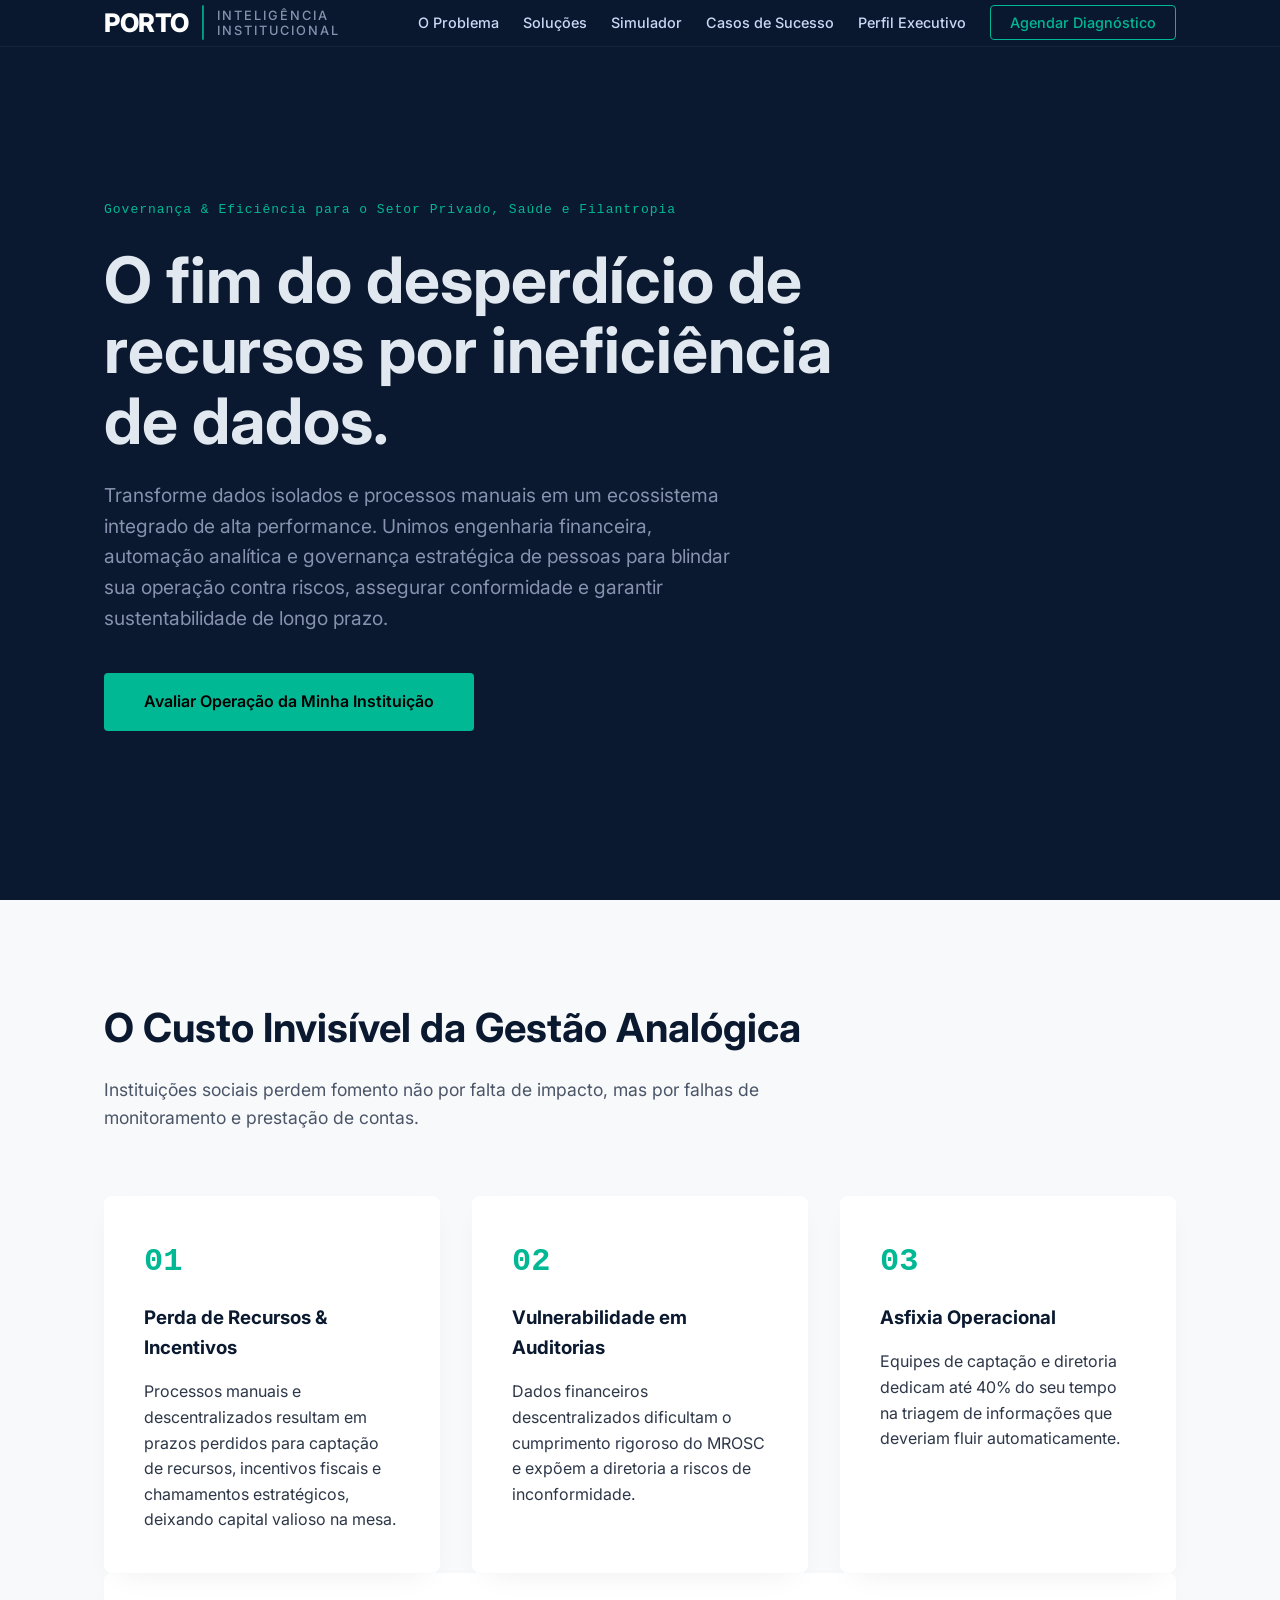
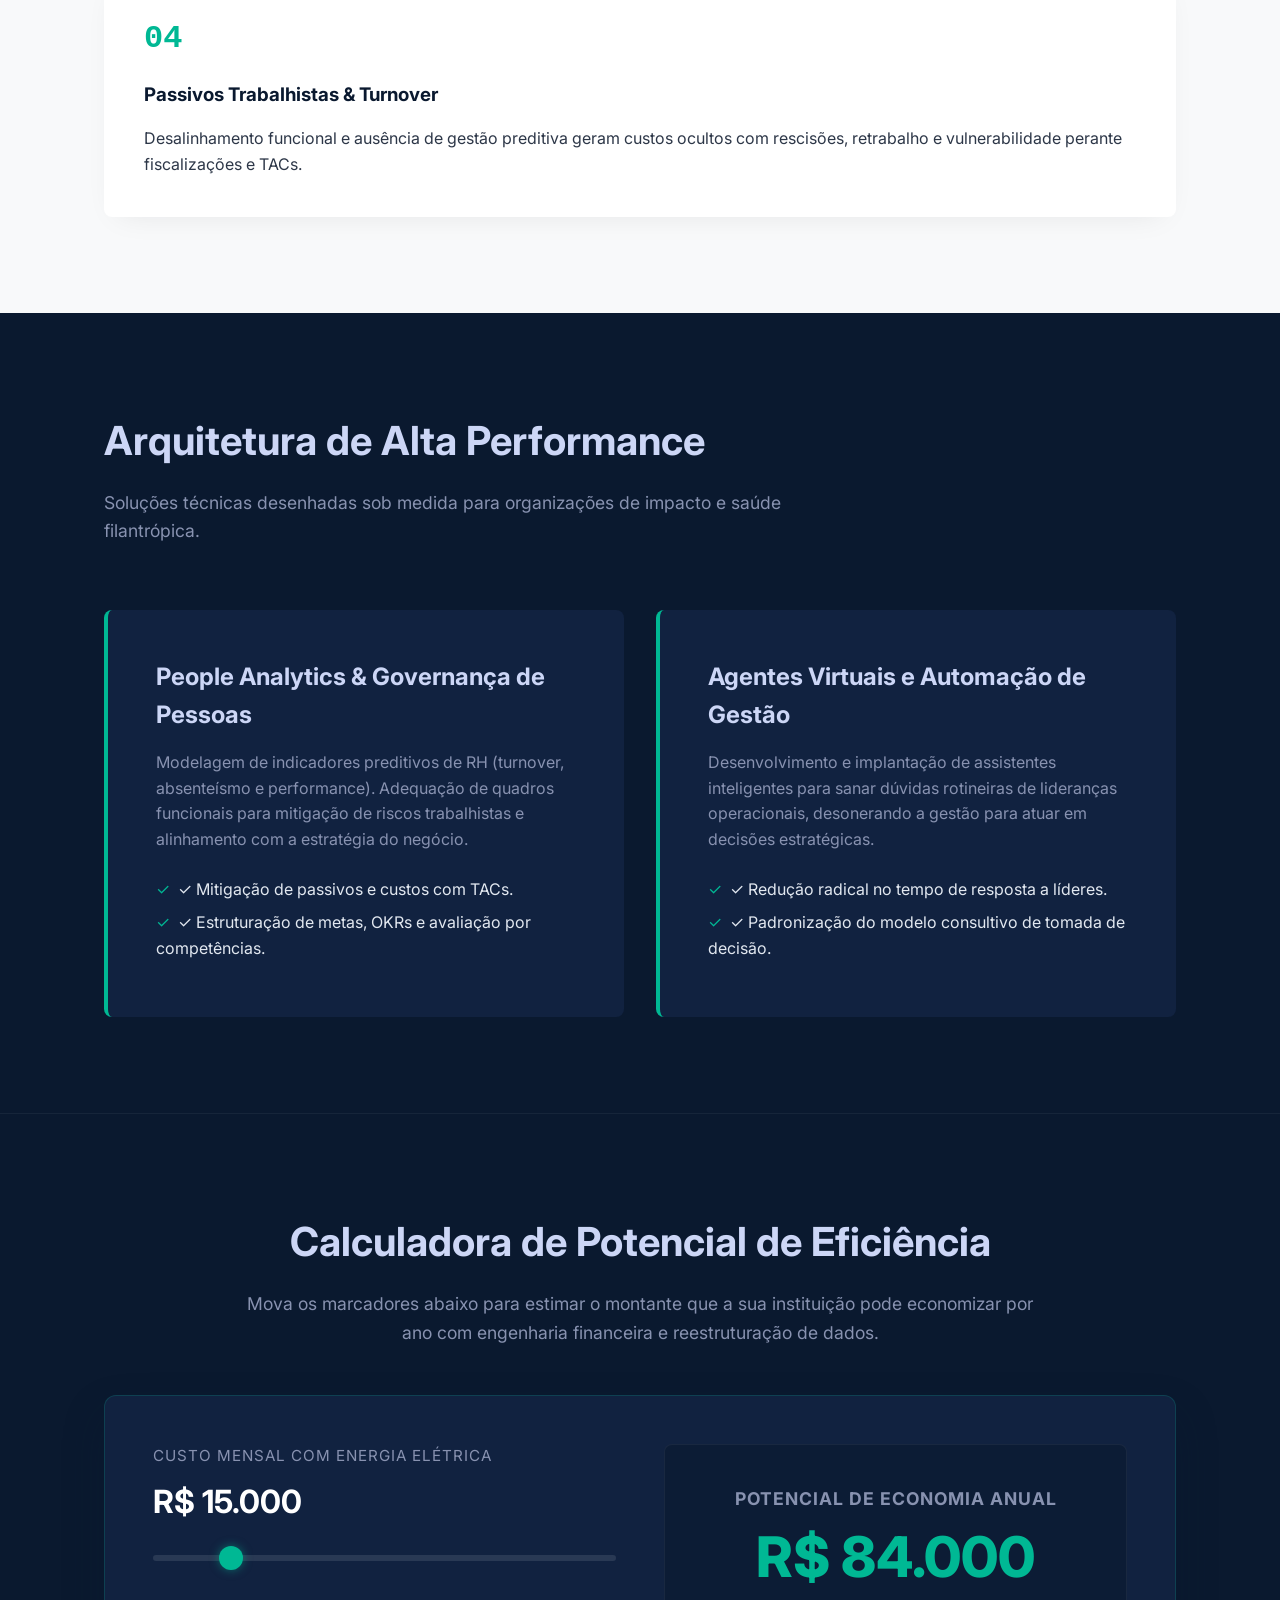
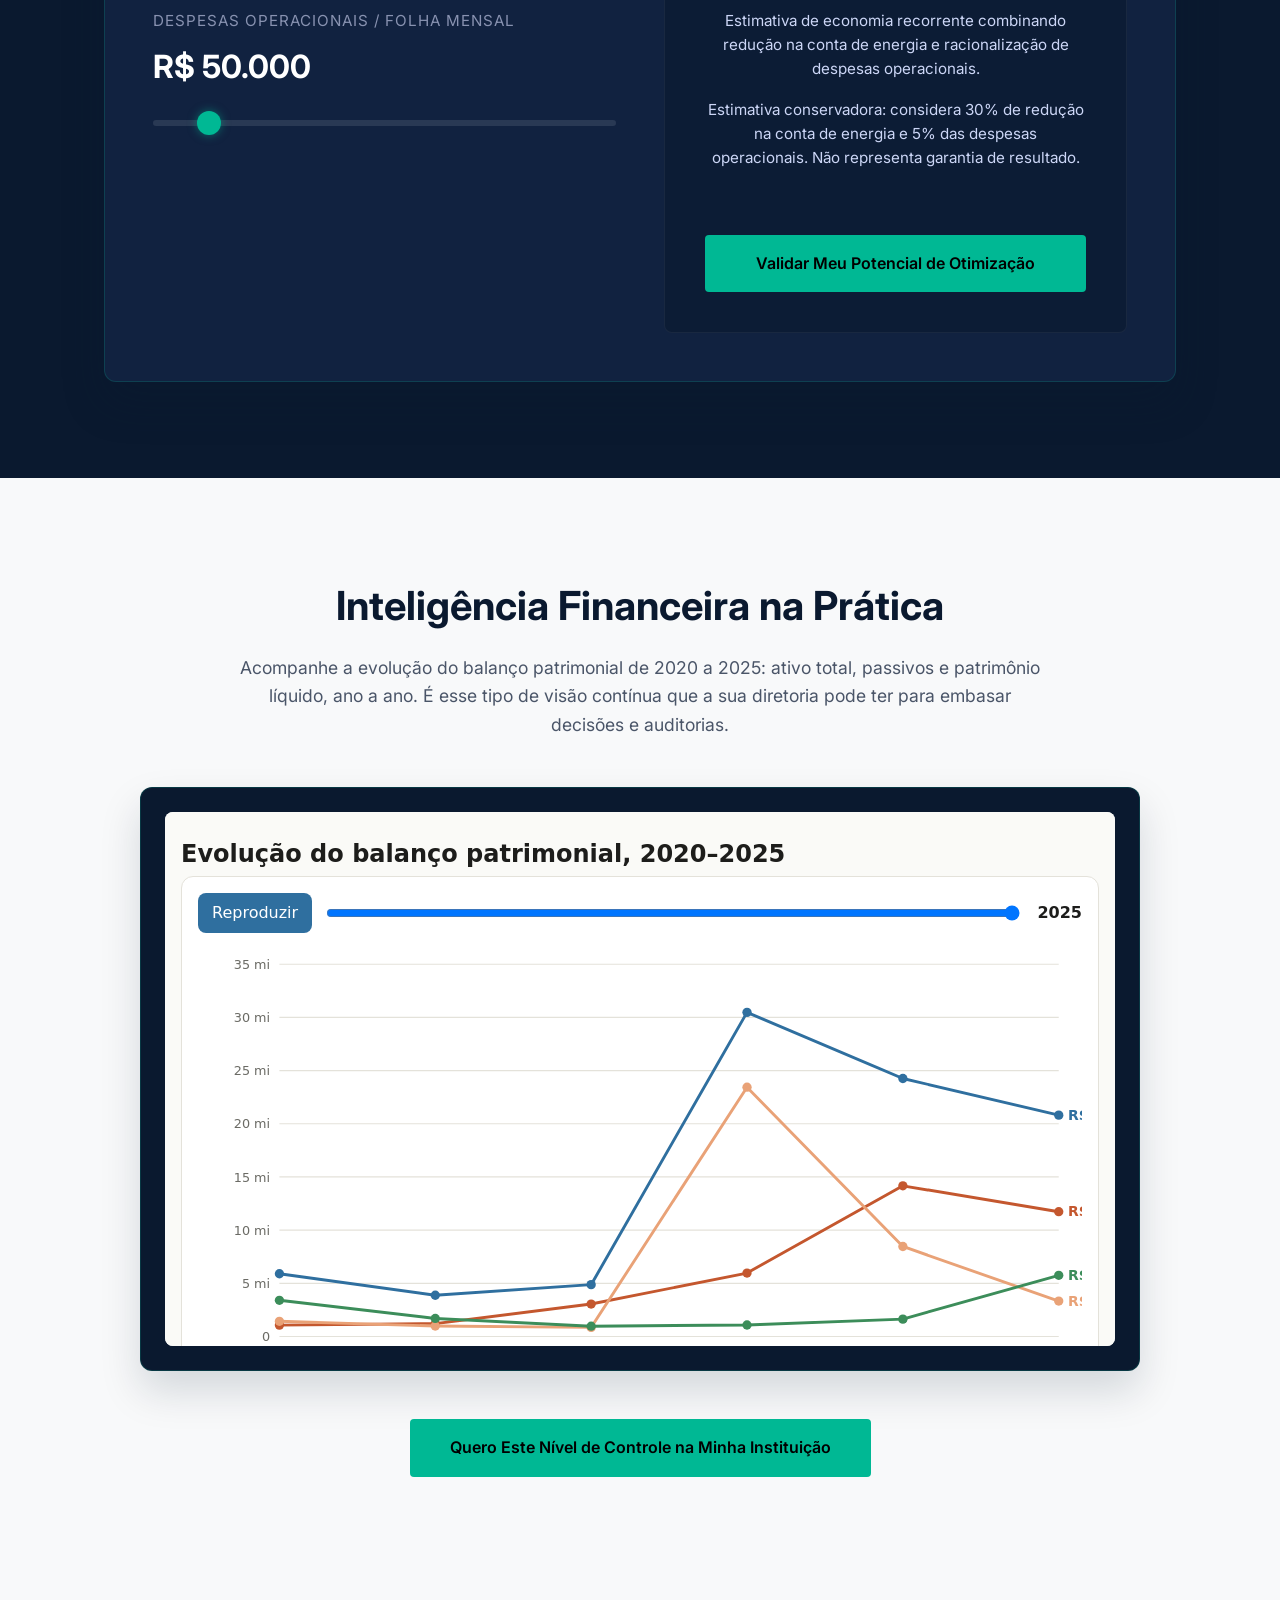
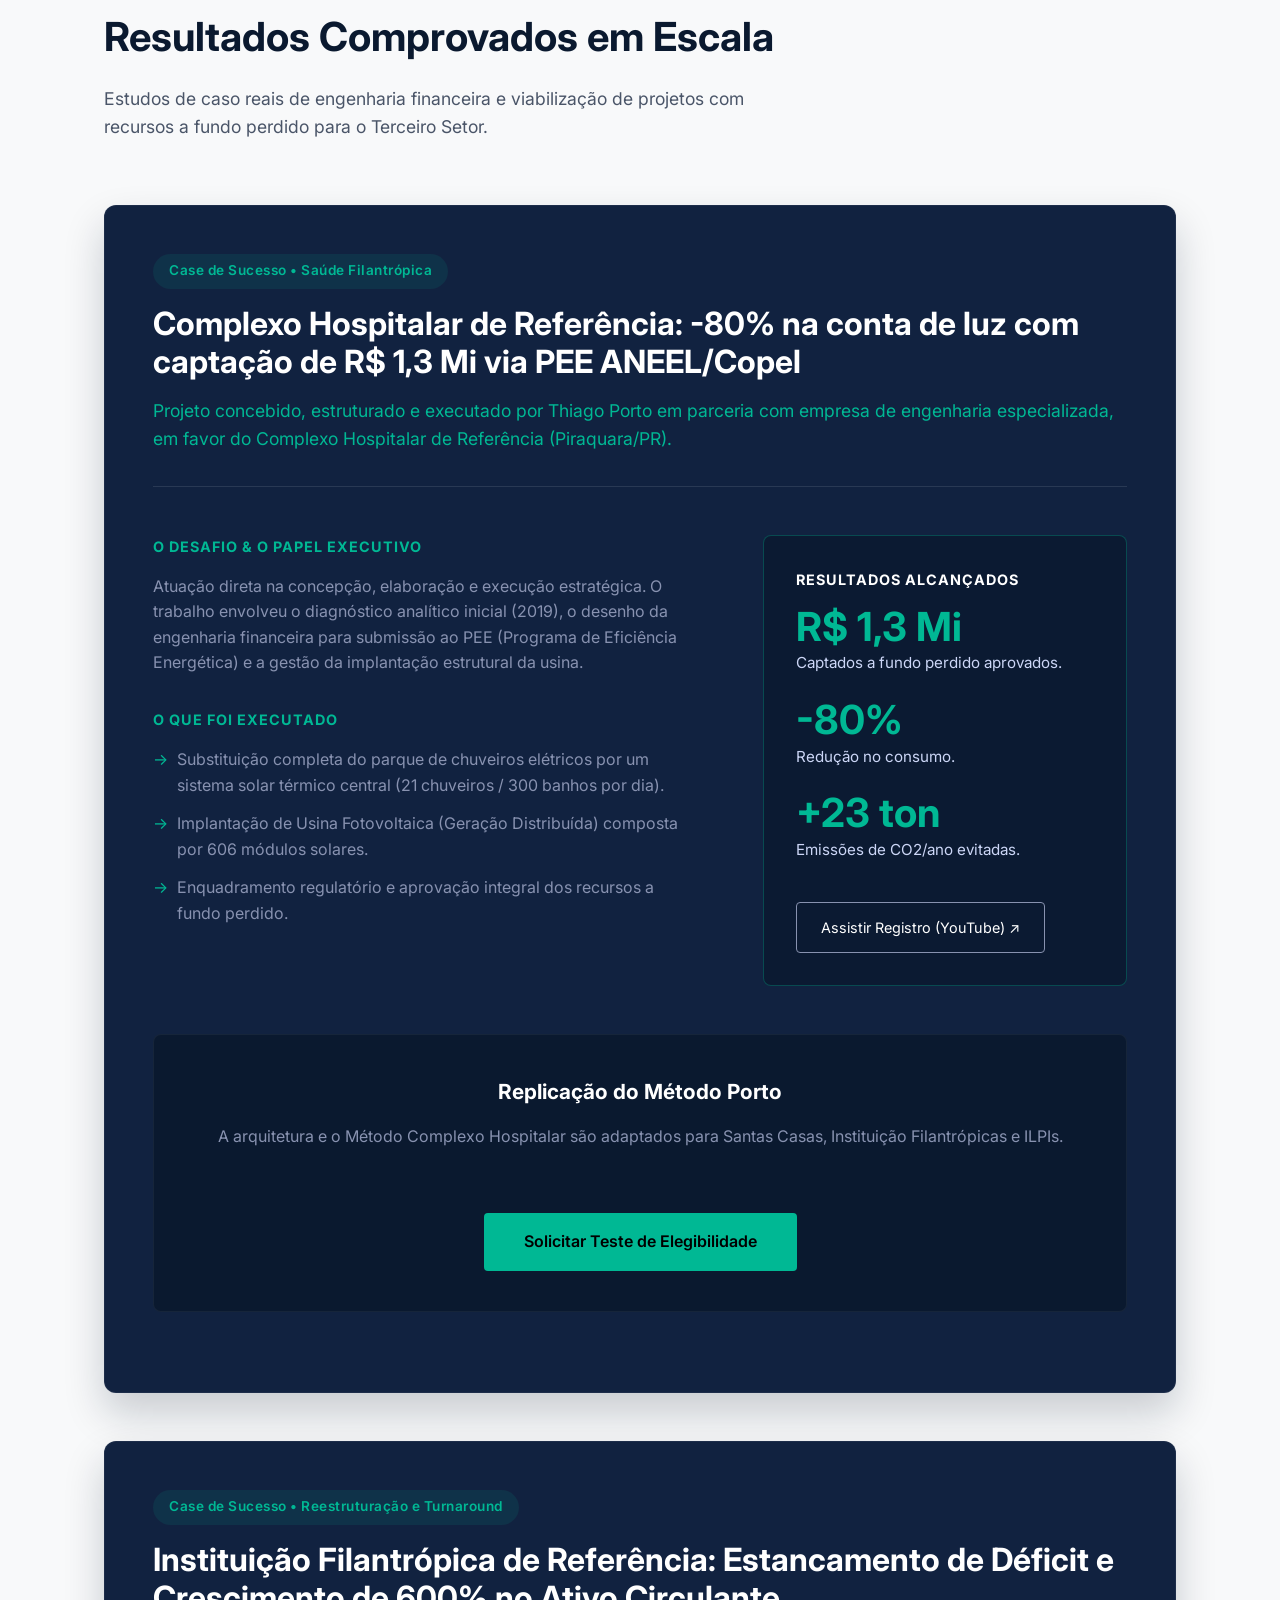
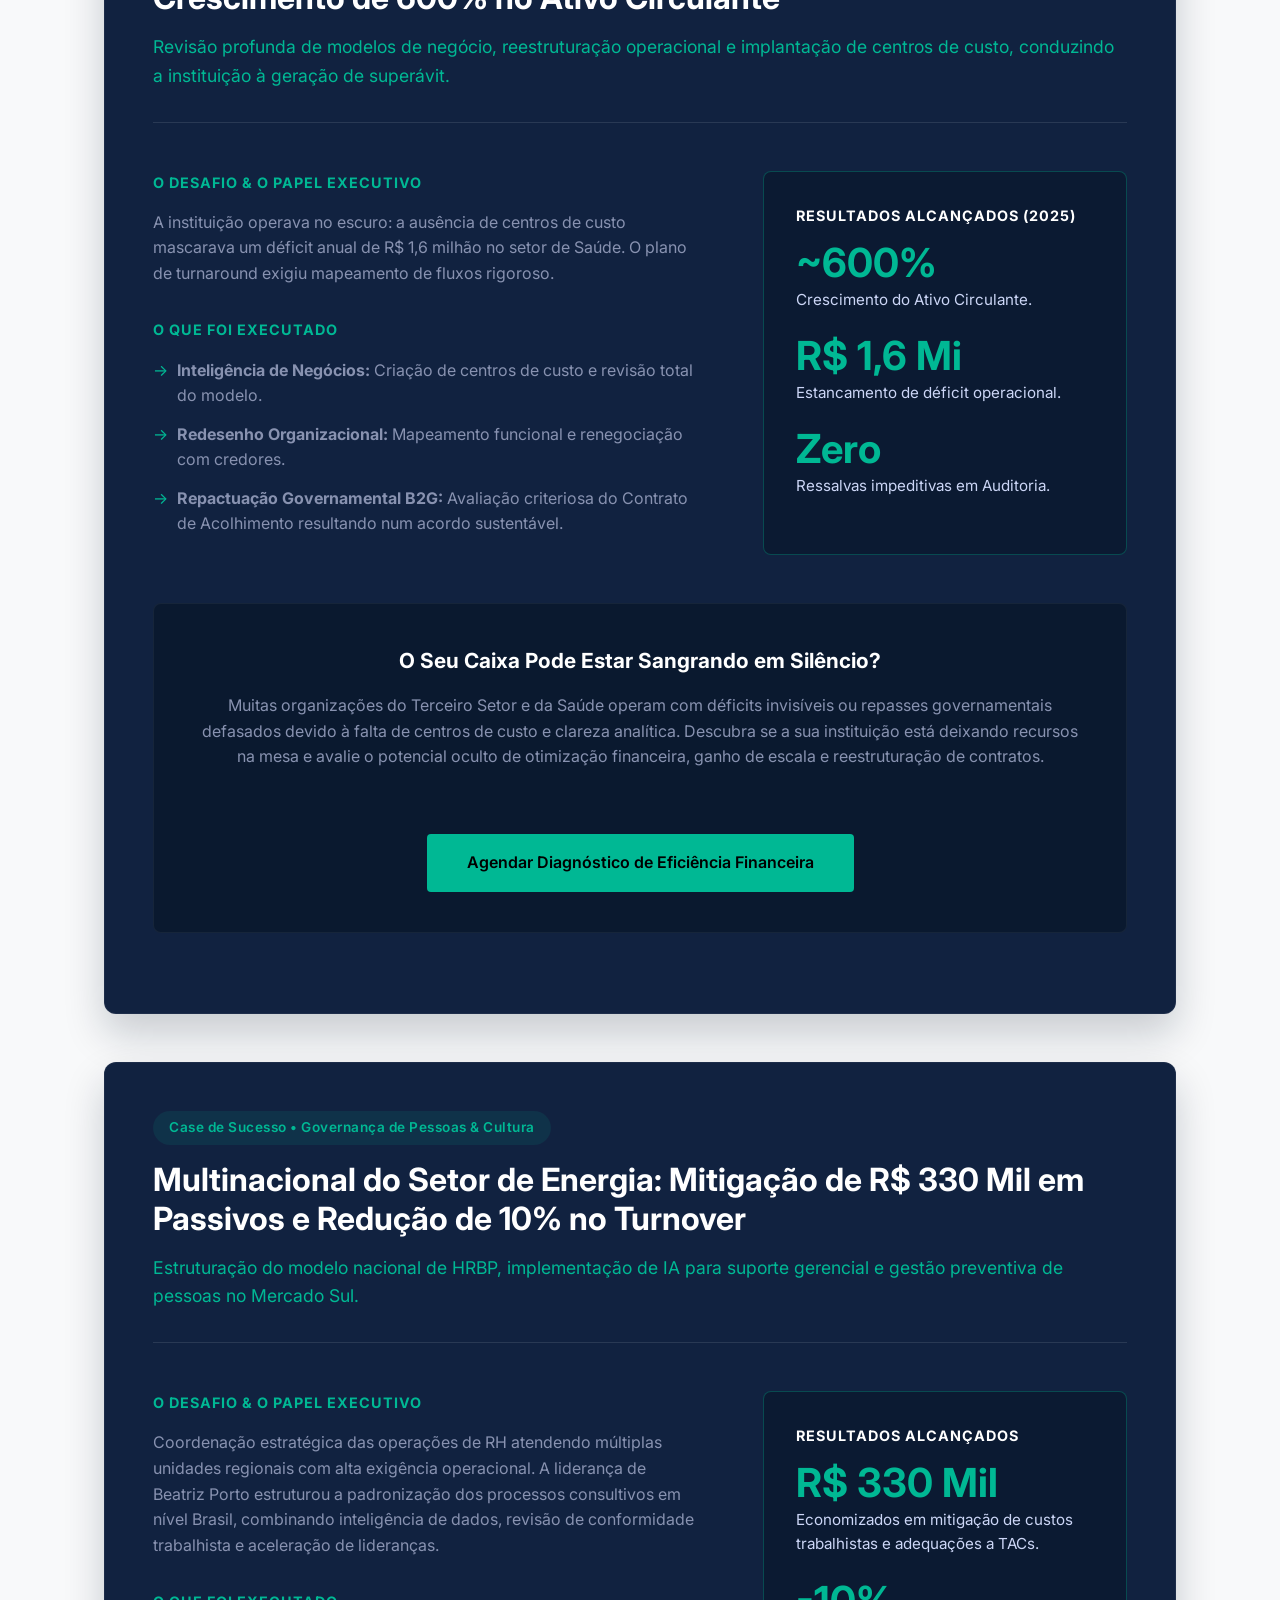
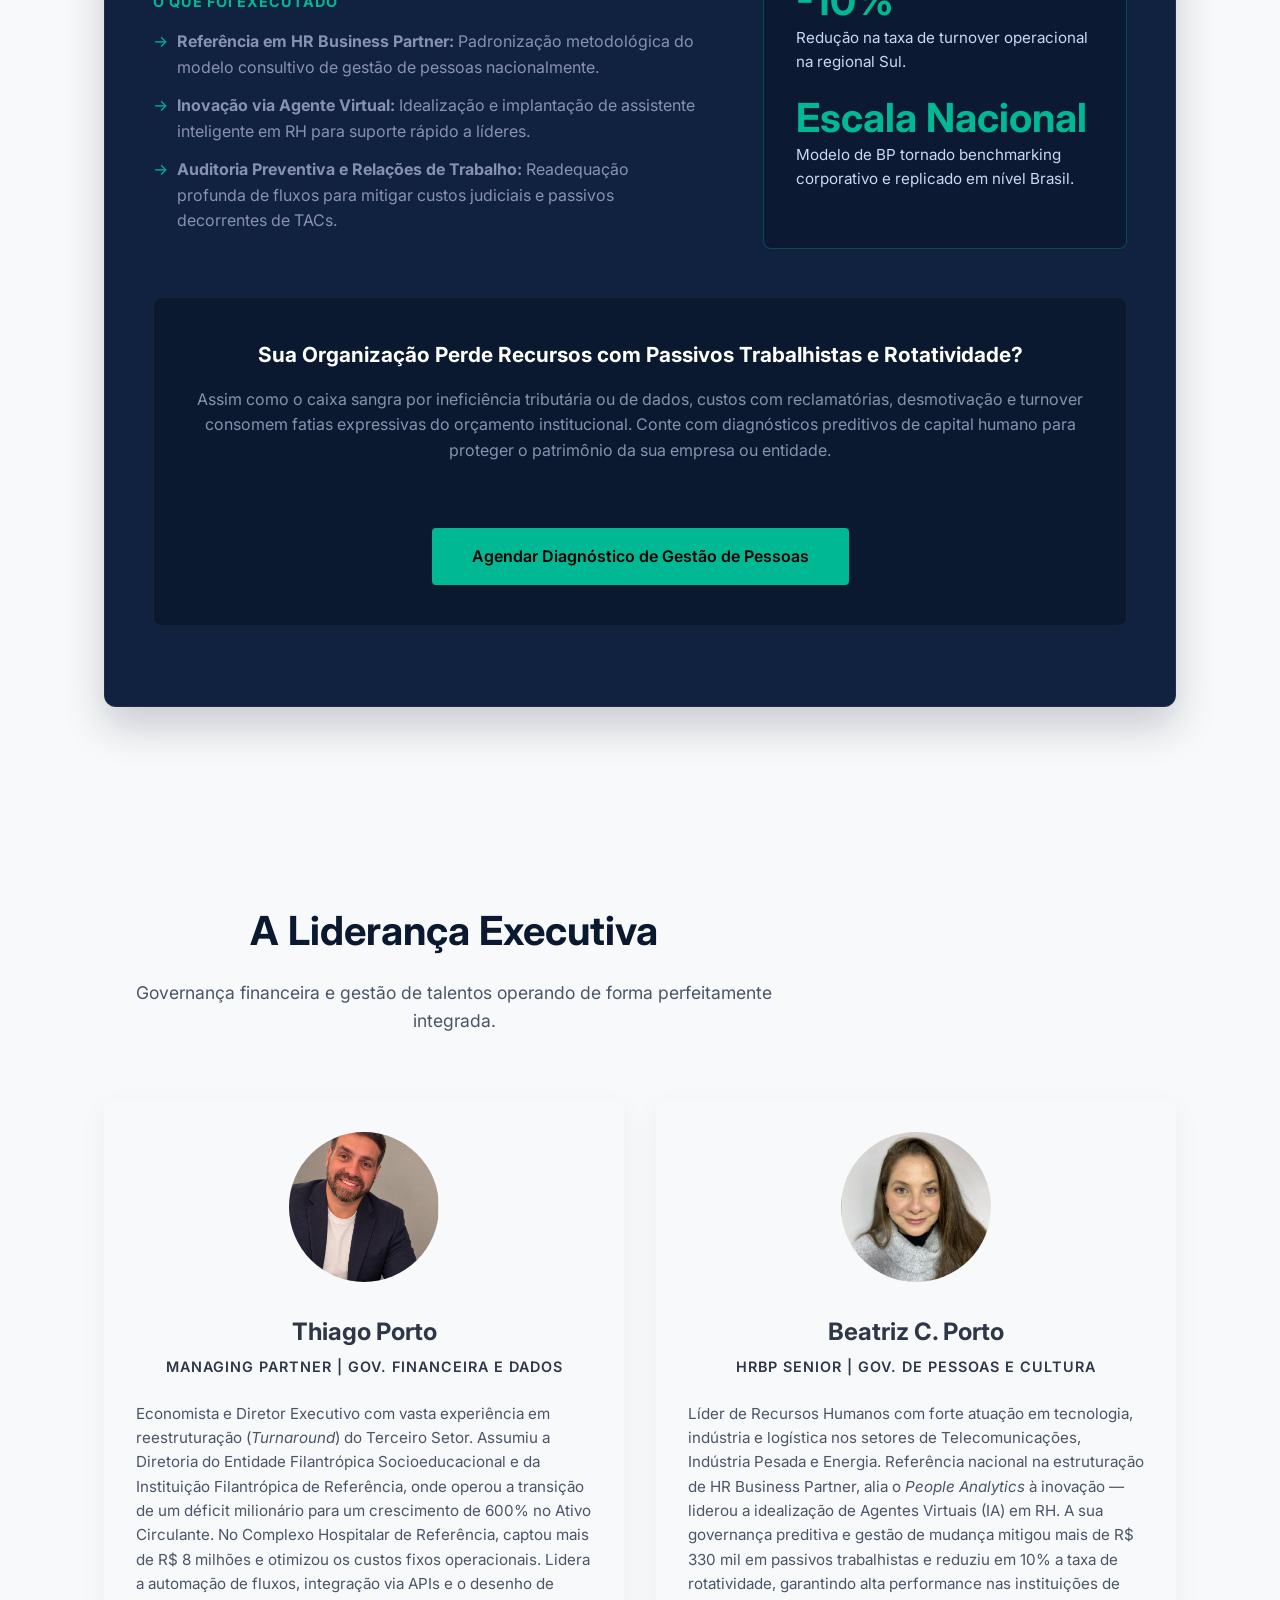
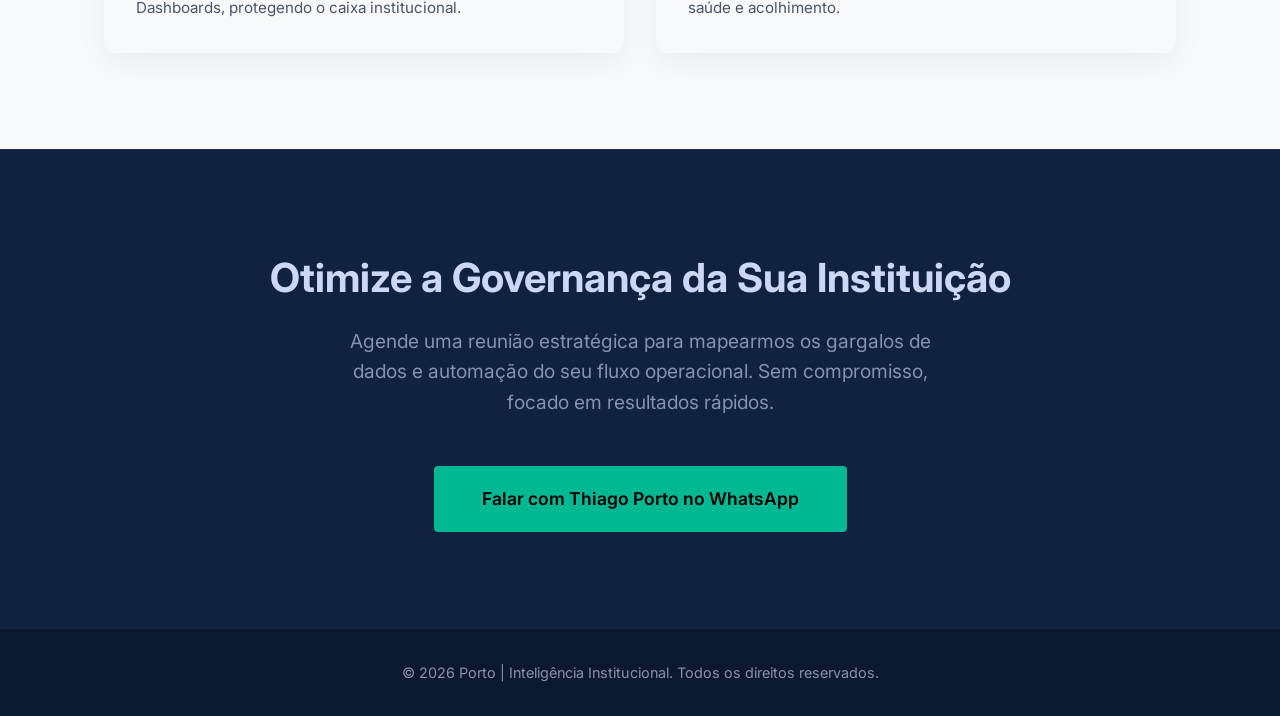
==== index.html @ c5b2bc9a "copy: reformula Card 01 para abranger empresas privadas, saude e terceiro setor" ====
﻿<!DOCTYPE html>
<html lang="pt-BR">
<head>
    <meta charset="UTF-8">
    <meta name="viewport" content="width=device-width, initial-scale=1.0">
    <title>Porto | Inteligência Institucional</title>
    <link rel="preconnect" href="https://fonts.googleapis.com">
    <link rel="preconnect" href="https://fonts.gstatic.com" crossorigin>
    <link href="https://fonts.googleapis.com/css2?family=Inter:wght@300;400;500;600;700;800&display=swap" rel="stylesheet">
    <link rel="stylesheet" href="style.css">
</head>
<body>
    <header>
        <nav class="container">
            <!-- Logomarca -->
            <a href="#" class="logo-link logo-wordmark" style="text-decoration: none; display: flex; align-items: center;">
                <span class="nome" style="font-size: 1.6rem; font-weight: 800; color: #FFFFFF; letter-spacing: -0.5px;">PORTO</span>
                <span class="divider" style="color: var(--brand-accent, #00B894); font-size: 1.8rem; margin: 0 10px; font-weight: 300;">|</span>
                <span class="subtext" style="font-size: 0.8rem; font-weight: 500; color: #8892B0; letter-spacing: 2px; text-transform: uppercase; line-height: 1.2;">Inteligência<br>Institucional</span>
            </a>

            <ul>
                <li><a href="#riscos">O Problema</a></li>
                <li><a href="#solucoes">Soluções</a></li>
                <li><a href="#calculadora">Simulador</a></li>
                <li><a href="#cases">Casos de Sucesso</a></li>
                <li><a href="#autoridade">Perfil Executivo</a></li>
                <li><a href="#contato" class="btn-nav">Agendar Diagnóstico</a></li>
            </ul>
        </nav>
    </header>

    <main>
        <!-- Hero Section (Banner Principal) -->
        <div class="hero container">
            <div class="hero-content">
                <span class="badge">Governança & Eficiência para o Setor Privado, Saúde e Filantropia</span>
                <h1>O fim do desperdício de recursos por ineficiência de dados.</h1>
                <p>Transforme dados isolados e processos manuais em um ecossistema integrado de alta performance. Unimos engenharia financeira, automação analítica e governança estratégica de pessoas para blindar sua operação contra riscos, assegurar conformidade e garantir sustentabilidade de longo prazo.</p>
                <div class="hero-actions">
                    <a href="#contato" class="btn-primary">Avaliar Operação da Minha Instituição</a>
                </div>
            </div>
        </div>

        <!-- Seção 1: O Problema -->
        <section id="riscos" class="section-light">
            <div class="container">
                <div class="section-header">
                    <h2>O Custo Invisível da Gestão Analógica</h2>
                    <p>Instituições sociais perdem fomento não por falta de impacto, mas por falhas de monitoramento e prestação de contas.</p>
                </div>
                <div class="grid-3">
                    <div class="card-risco">
                        <div class="icon-box">01</div>
                        <h3>Perda de Recursos & Incentivos</h3>
                        <p>Processos manuais e descentralizados resultam em prazos perdidos para captação de recursos, incentivos fiscais e chamamentos estratégicos, deixando capital valioso na mesa.</p>
                    </div>
                    <div class="card-risco">
                        <div class="icon-box">02</div>
                        <h3>Vulnerabilidade em Auditorias</h3>
                        <p>Dados financeiros descentralizados dificultam o cumprimento rigoroso do MROSC e expõem a diretoria a riscos de inconformidade.</p>
                    </div>
                    <div class="card-risco">
                        <div class="icon-box">03</div>
                        <h3>Asfixia Operacional</h3>
                        <p>Equipes de captação e diretoria dedicam até 40% do seu tempo na triagem de informações que deveriam fluir automaticamente.</p>
                    </div>
                </div>
                    <div class="card-risco">
                        <div class="icon-box">04</div>
                        <h3>Passivos Trabalhistas & Turnover</h3>
                        <p>Desalinhamento funcional e ausência de gestão preditiva geram custos ocultos com rescisões, retrabalho e vulnerabilidade perante fiscalizações e TACs.</p>
                    </div>
                </div>
            </div>
        </section>

        <!-- Seção 2: Soluções -->
        <section id="solucoes" class="section-dark">
            <div class="container">
                <div class="section-header">
                    <h2>Arquitetura de Alta Performance</h2>
                    <p>Soluções técnicas desenhadas sob medida para organizações de impacto e saúde filantrópica.</p>
                </div>
                <div class="grid-2">
                                        <div class="card-solucao">
                        <h3>People Analytics & Governança de Pessoas</h3>
                        <p>Modelagem de indicadores preditivos de RH (turnover, absenteísmo e performance). Adequação de quadros funcionais para mitigação de riscos trabalhistas e alinhamento com a estratégia do negócio.</p>
                        <ul class="check-list">
                            <li>✓ Mitigação de passivos e custos com TACs.</li>
                            <li>✓ Estruturação de metas, OKRs e avaliação por competências.</li>
                        </ul>
                    </div>
                    <div class="card-solucao">
                        <h3>Agentes Virtuais e Automação de Gestão</h3>
                        <p>Desenvolvimento e implantação de assistentes inteligentes para sanar dúvidas rotineiras de lideranças operacionais, desonerando a gestão para atuar em decisões estratégicas.</p>
                        <ul class="check-list">
                            <li>✓ Redução radical no tempo de resposta a líderes.</li>
                            <li>✓ Padronização do modelo consultivo de tomada de decisão.</li>
                        </ul>
                    </div>
                </div>
            </div>
        </section>

        <!-- Ferramenta Interativa 1: Calculadora de Potencial de Eficiência (versão conservadora) -->
        <section id="calculadora" class="section-dark section-dark-divider">
            <div class="container">
                <div class="section-header section-header-center">
                    <h2>Calculadora de Potencial de Eficiência</h2>
                    <p>Mova os marcadores abaixo para estimar o montante que a sua instituição pode economizar por ano com engenharia financeira e reestruturação de dados.</p>
                </div>

                <div class="calc-wrapper">
                    <div class="calc-controls">
                        <div class="calc-input-group">
                            <label for="range-energia">Custo Mensal com Energia Elétrica</label>
                            <output id="display-energia" for="range-energia" class="calc-display">R$ 15.000</output>
                            <input type="range" id="range-energia" min="0" max="100000" step="1000" value="15000">
                        </div>

                        <div class="calc-input-group">
                            <label for="range-operacao">Despesas Operacionais / Folha Mensal</label>
                            <output id="display-operacao" for="range-operacao" class="calc-display">R$ 50.000</output>
                            <input type="range" id="range-operacao" min="0" max="500000" step="5000" value="50000">
                        </div>
                    </div>

                    <div class="calc-result-board">
                        <h3>Potencial de Economia Anual</h3>
                        <output id="calc-total-anual" class="calc-total" aria-live="polite">R$ 84.000</output>
                        <p>Estimativa de economia recorrente combinando redução na conta de energia e racionalização de despesas operacionais.</p>
                        <p class="calc-premissas">Estimativa conservadora: considera 30% de redução na conta de energia e 5% das despesas operacionais. Não representa garantia de resultado.</p>
                        <a href="https://wa.me/5541992452780?text=Ol%C3%A1%20Thiago,%20utilizei%20a%20calculadora%20no%20seu%20site%20e%20gostaria%20de%20agendar%20um%20diagn%C3%B3stico%20sobre%20o%20meu%20potencial%20de%20economia." target="_blank" rel="noopener noreferrer" class="btn-primary mt-4">Validar Meu Potencial de Otimização</a>
                    </div>
                </div>
            </div>
        </section>

        <!-- Ferramenta Interativa 2: Evolução do Balanço Patrimonial (animação) -->
        <section id="dashboard" class="section-light">
            <div class="container">
                <div class="section-header" style="text-align: center; max-width: 800px; margin: 0 auto 3rem auto;">
                    <h2>Inteligência Financeira na Prática</h2>
                    <p>Acompanhe a evolução do balanço patrimonial de 2020 a 2025: ativo total, passivos e patrimônio líquido, ano a ano. É esse tipo de visão contínua que a sua diretoria pode ter para embasar decisões e auditorias.</p>
                </div>

                <div class="dashboard-wrapper">
                    <div class="iframe-container">
                        <iframe title="Evolução do balanço patrimonial 2020–2025" src="evolucao_balanco_2020_2025.html" frameborder="0" loading="lazy"></iframe>
                    </div>
                </div>

                <div style="text-align: center; margin-top: 3rem;">
                    <a href="https://wa.me/5541992452780?text=Ol%C3%A1%20Thiago,%20naveguei%20pelo%20dashboard%20no%20seu%20site%20e%20quero%20implementar%20este%20n%C3%ADvel%20de%20visibilidade%20financeira%20na%20minha%20institui%C3%A7%C3%A3o." target="_blank" rel="noopener noreferrer" class="btn-primary">Quero Este Nível de Controle na Minha Instituição</a>
                </div>
            </div>
        </section>

        <!-- Seção 3: Casos de Sucesso -->
        <section id="cases" class="section-light" style="padding-top: 2rem;">
            <div class="container">
                <div class="section-header">
                    <h2>Resultados Comprovados em Escala</h2>
                    <p>Estudos de caso reais de engenharia financeira e viabilização de projetos com recursos a fundo perdido para o Terceiro Setor.</p>
                </div>

                <!-- Case 01: Complexo Hospitalar de Referência -->
                <div class="case-card">
                    <div class="case-header">
                        <span class="badge-case">Case de Sucesso • Saúde Filantrópica</span>
                        <h3>Complexo Hospitalar de Referência: -80% na conta de luz com captação de R$ 1,3 Mi via PEE ANEEL/Copel</h3>
                        <p class="case-subtitle">Projeto concebido, estruturado e executado por Thiago Porto em parceria com empresa de engenharia especializada, em favor do Complexo Hospitalar de Referência (Piraquara/PR).</p>
                    </div>

                    <div class="case-grid">
                        <div class="case-column">
                            <h4>O Desafio & O Papel Executivo</h4>
                            <p>Atuação direta na concepção, elaboração e execução estratégica. O trabalho envolveu o diagnóstico analítico inicial (2019), o desenho da engenharia financeira para submissão ao PEE (Programa de Eficiência Energética) e a gestão da implantação estrutural da usina.</p>

                            <h4 class="mt-4">O que foi executado</h4>
                            <ul class="case-list">
                                <li>Substituição completa do parque de chuveiros elétricos por um sistema solar térmico central (21 chuveiros / 300 banhos por dia).</li>
                                <li>Implantação de Usina Fotovoltaica (Geração Distribuída) composta por 606 módulos solares.</li>
                                <li>Enquadramento regulatório e aprovação integral dos recursos a fundo perdido.</li>
                            </ul>
                        </div>

                        <div class="case-column case-results">
                            <h4>Resultados Alcançados</h4>
                            <div class="result-highlight">
                                <span class="result-number">R$ 1,3 Mi</span>
                                <span class="result-label">Captados a fundo perdido aprovados.</span>
                            </div>
                            <div class="result-highlight">
                                <span class="result-number">-80%</span>
                                <span class="result-label">Redução no consumo.</span>
                            </div>
                            <div class="result-highlight">
                                <span class="result-number">+23 ton</span>
                                <span class="result-label">Emissões de CO2/ano evitadas.</span>
                            </div>
                            <a href="https://www.youtube.com/watch?v=VxQA1CrfF8g" target="_blank" rel="noopener noreferrer" class="btn-outline">Assistir Registro (YouTube) ↗</a>
                        </div>
                    </div>

                    <div class="case-replication">
                        <h4>Replicação do Método Porto</h4>
                        <p>A arquitetura e o Método Complexo Hospitalar são adaptados para Santas Casas, Instituição Filantrópicas e ILPIs.</p>
                        <a href="https://wa.me/5541992452780?text=Ol%C3%A1%20Thiago,%20gostaria%20de%20solicitar%20o%20teste%20de%20elegibilidade." target="_blank" rel="noopener noreferrer" class="btn-primary mt-4">Solicitar Teste de Elegibilidade</a>
                    </div>
                </div>

                <!-- Case 02: Instituição Filantrópica -->
                <div class="case-card" style="margin-top: 3rem;">
                    <div class="case-header">
                        <span class="badge-case">Case de Sucesso • Reestruturação e Turnaround</span>
                        <h3>Instituição Filantrópica de Referência: Estancamento de Déficit e Crescimento de 600% no Ativo Circulante</h3>
                        <p class="case-subtitle">Revisão profunda de modelos de negócio, reestruturação operacional e implantação de centros de custo, conduzindo a instituição à geração de superávit.</p>
                    </div>

                    <div class="case-grid">
                        <div class="case-column">
                            <h4>O Desafio & O Papel Executivo</h4>
                            <p>A instituição operava no escuro: a ausência de centros de custo mascarava um déficit anual de R$ 1,6 milhão no setor de Saúde. O plano de turnaround exigiu mapeamento de fluxos rigoroso.</p>

                            <h4 class="mt-4">O que foi executado</h4>
                            <ul class="case-list">
                                <li><strong>Inteligência de Negócios:</strong> Criação de centros de custo e revisão total do modelo.</li>
                                <li><strong>Redesenho Organizacional:</strong> Mapeamento funcional e renegociação com credores.</li>
                                <li><strong>Repactuação Governamental B2G:</strong> Avaliação criteriosa do Contrato de Acolhimento resultando num acordo sustentável.</li>
                            </ul>
                        </div>

                        <div class="case-column case-results">
                            <h4>Resultados Alcançados (2025)</h4>
                            <div class="result-highlight">
                                <span class="result-number">~600%</span>
                                <span class="result-label">Crescimento do Ativo Circulante.</span>
                            </div>
                            <div class="result-highlight">
                                <span class="result-number">R$ 1,6 Mi</span>
                                <span class="result-label">Estancamento de déficit operacional.</span>
                            </div>
                            <div class="result-highlight">
                                <span class="result-number">Zero</span>
                                <span class="result-label">Ressalvas impeditivas em Auditoria.</span>
                            </div>
                        </div>
                    </div>
                    <div class="case-replication" style="margin-top: 3rem;">
                        <h4>O Seu Caixa Pode Estar Sangrando em Silêncio?</h4>
                        <p>Muitas organizações do Terceiro Setor e da Saúde operam com déficits invisíveis ou repasses governamentais defasados devido à falta de centros de custo e clareza analítica. Descubra se a sua instituição está deixando recursos na mesa e avalie o potencial oculto de otimização financeira, ganho de escala e reestruturação de contratos.</p>
                        <a href="https://wa.me/5541992452780?text=Ol%C3%A1%20Thiago,%20li%20o%20case%20de%20reestrutura%C3%A7%C3%A3o%20e%20gostaria%20de%20agendar%20um%20diagn%C3%B3stico%20para%20avaliar%20oportunidades%20financeiras%20na%20minha%20institui%C3%A7%C3%A3o." target="_blank" rel="noopener noreferrer" class="btn-primary mt-4">Agendar Diagnóstico de Eficiência Financeira</a>
                    </div>
                </div>
                <!-- Fim do Case 02 -->

                <!-- Case 03: Governança Corporativa e Gestão Preditiva de Pessoas -->
                <div class="case-card" style="margin-top: 3rem;">
                    <div class="case-header">
                        <span class="badge-case">Case de Sucesso • Governança de Pessoas & Cultura</span>
                        <h3>Multinacional do Setor de Energia: Mitigação de R$ 330 Mil em Passivos e Redução de 10% no Turnover</h3>
                        <p class="case-subtitle">Estruturação do modelo nacional de HRBP, implementação de IA para suporte gerencial e gestão preventiva de pessoas no Mercado Sul.</p>
                    </div>

                    <div class="case-grid">
                        <div class="case-column">
                            <h4>O Desafio & O Papel Executivo</h4>
                            <p>Coordenação estratégica das operações de RH atendendo múltiplas unidades regionais com alta exigência operacional. A liderança de Beatriz Porto estruturou a padronização dos processos consultivos em nível Brasil, combinando inteligência de dados, revisão de conformidade trabalhista e aceleração de lideranças.</p>

                            <h4 class="mt-4">O que foi executado</h4>
                            <ul class="case-list">
                                <li><strong>Referência em HR Business Partner:</strong> Padronização metodológica do modelo consultivo de gestão de pessoas nacionalmente.</li>
                                <li><strong>Inovação via Agente Virtual:</strong> Idealização e implantação de assistente inteligente em RH para suporte rápido a líderes.</li>
                                <li><strong>Auditoria Preventiva e Relações de Trabalho:</strong> Readequação profunda de fluxos para mitigar custos judiciais e passivos decorrentes de TACs.</li>
                            </ul>
                        </div>

                        <div class="case-column case-results">
                            <h4>Resultados Alcançados</h4>
                            <div class="result-highlight">
                                <span class="result-number">R$ 330 Mil</span>
                                <span class="result-label">Economizados em mitigação de custos trabalhistas e adequações a TACs.</span>
                            </div>
                            <div class="result-highlight">
                                <span class="result-number">-10%</span>
                                <span class="result-label">Redução na taxa de turnover operacional na regional Sul.</span>
                            </div>
                            <div class="result-highlight">
                                <span class="result-number">Escala Nacional</span>
                                <span class="result-label">Modelo de BP tornado benchmarking corporativo e replicado em nível Brasil.</span>
                            </div>
                        </div>
                    </div>
                    
                    <div class="case-replication" style="margin-top: 3rem;">
                        <h4>Sua Organização Perde Recursos com Passivos Trabalhistas e Rotatividade?</h4>
                        <p>Assim como o caixa sangra por ineficiência tributária ou de dados, custos com reclamatórias, desmotivação e turnover consomem fatias expressivas do orçamento institucional. Conte com diagnósticos preditivos de capital humano para proteger o patrimônio da sua empresa ou entidade.</p>
                        <a href="https://wa.me/5541992452780?text=Ol%C3%A1,%20gostaria%20de%20agendar%20um%20diagn%C3%B3stico%20de%20Governan%C3%A7a%20de%20Pessoas%20e%20Gest%C3%A3o%20de%20Riscos." target="_blank" rel="noopener noreferrer" class="btn-primary mt-4">Agendar Diagnóstico de Gestão de Pessoas</a>
                    </div>
                </div>
                <!-- Fim do Case 03 -->
            </div>
        </section>

        <!-- Seção 4: A Liderança (Partners) -->
        <section id="autoridade" class="section-light">
            <div class="container">
                <div class="section-header" style="text-align: center; margin-bottom: 4rem;">
                    <h2>A Liderança Executiva</h2>
                    <p>Governança financeira e gestão de talentos operando de forma perfeitamente integrada.</p>
                </div>
                
                <div class="grid-2">
                    <!-- Partner 1: Thiago -->
                    <div class="partner-card" style="background: var(--bg-white); border-radius: 12px; padding: 2rem; box-shadow: 0 10px 30px rgba(0,0,0,0.05); text-align: center; border-top: 4px solid var(--accent-color);">
                        <img src="LinkedinPhoto.jpg" alt="Thiago Porto" style="width: 150px; height: 150px; border-radius: 50%; object-fit: cover; margin-bottom: 1.5rem; border: 3px solid var(--primary-color);">
                        <h3 style="color: var(--primary-color); font-size: 1.5rem; margin-bottom: 0.2rem;">Thiago Porto</h3>
                        <p style="color: var(--accent-color); font-weight: 600; font-size: 0.9rem; margin-bottom: 1.5rem; text-transform: uppercase; letter-spacing: 1px;">Managing Partner | Gov. Financeira e Dados</p>
                        <p style="text-align: left; font-size: 0.95rem; line-height: 1.6; color: var(--text-dark-muted);">Economista e Diretor Executivo com vasta experiência em reestruturação (<i>Turnaround</i>) do Terceiro Setor. Assumiu a Diretoria do Entidade Filantrópica Socioeducacional e da Instituição Filantrópica de Referência, onde operou a transição de um déficit milionário para um crescimento de 600% no Ativo Circulante. No Complexo Hospitalar de Referência, captou mais de R$ 8 milhões e otimizou os custos fixos operacionais. Lidera a automação de fluxos, integração via APIs e o desenho de Dashboards, protegendo o caixa institucional.</p>
                    </div>

                    <!-- Partner 2: Beatriz -->
                    <div class="partner-card" style="background: var(--bg-white); border-radius: 12px; padding: 2rem; box-shadow: 0 10px 30px rgba(0,0,0,0.05); text-align: center; border-top: 4px solid var(--accent-color);">
                        <img src="FotoBeatriz.jpg" alt="Beatriz Porto" style="width: 150px; height: 150px; border-radius: 50%; object-fit: cover; margin-bottom: 1.5rem; border: 3px solid var(--primary-color);">
                        <h3 style="color: var(--primary-color); font-size: 1.5rem; margin-bottom: 0.2rem;">Beatriz C. Porto</h3>
                        <p style="color: var(--accent-color); font-weight: 600; font-size: 0.9rem; margin-bottom: 1.5rem; text-transform: uppercase; letter-spacing: 1px;">HRBP Senior | Gov. de Pessoas e Cultura</p>
                        <p style="text-align: left; font-size: 0.95rem; line-height: 1.6; color: var(--text-dark-muted);">Líder de Recursos Humanos com forte atuação em tecnologia, indústria e logística nos setores de Telecomunicações, Indústria Pesada e Energia. Referência nacional na estruturação de HR Business Partner, alia o <i>People Analytics</i> à inovação — liderou a idealização de Agentes Virtuais (IA) em RH. A sua governança preditiva e gestão de mudança mitigou mais de R$ 330 mil em passivos trabalhistas e reduziu em 10% a taxa de rotatividade, garantindo alta performance nas instituições de saúde e acolhimento.</p>
                    </div>
                </div>
            </div>
        </section>

        <!-- Seção 5: Contato / CTA Final -->
        <section id="contato" class="section-cta">
            <div class="container">
                <h2>Otimize a Governança da Sua Instituição</h2>
                <p>Agende uma reunião estratégica para mapearmos os gargalos de dados e automação do seu fluxo operacional. Sem compromisso, focado em resultados rápidos.</p>
                <a href="https://wa.me/5541992452780" target="_blank" rel="noopener noreferrer" class="btn-primary btn-large">Falar com Thiago Porto no WhatsApp</a>
            </div>
        </section>
    </main>

    <footer>
        <div class="container">
            <p>&copy; 2026 Porto | Inteligência Institucional. Todos os direitos reservados.</p>
        </div>
    </footer>

    <!-- Motor Matemático da Calculadora (versão conservadora) -->
    <script>
        const formatarMoeda = (valor) =>
            new Intl.NumberFormat('pt-BR', { style: 'currency', currency: 'BRL', maximumFractionDigits: 0 }).format(valor);

        // Premissas conservadoras. Mantenha em sincronia com o texto "Estimativa conservadora..."
        const FATOR_ENERGIA = 0.30;
        const FATOR_OPERACAO = 0.05;
        const MESES_NO_ANO = 12;

        const rangeEnergia = document.getElementById('range-energia');
        const rangeOperacao = document.getElementById('range-operacao');
        const displayEnergia = document.getElementById('display-energia');
        const displayOperacao = document.getElementById('display-operacao');
        const calcTotal = document.getElementById('calc-total-anual');

        const calcularPotencial = () => {
            const energiaMensal = Number(rangeEnergia.value);
            const operacaoMensal = Number(rangeOperacao.value);

            displayEnergia.textContent = formatarMoeda(energiaMensal);
            displayOperacao.textContent = formatarMoeda(operacaoMensal);

            const economiaEnergiaAnual = energiaMensal * FATOR_ENERGIA * MESES_NO_ANO;
            const economiaOperacaoAnual = operacaoMensal * FATOR_OPERACAO * MESES_NO_ANO;

            calcTotal.textContent = formatarMoeda(economiaEnergiaAnual + economiaOperacaoAnual);
        };

        rangeEnergia.addEventListener('input', calcularPotencial);
        rangeOperacao.addEventListener('input', calcularPotencial);
        calcularPotencial();
    </script>
</body>
</html>
---- style.css ----
/* ===== Variáveis de Marca ===== */
:root {
    --bg-main: #0A192F;
    --bg-secondary: #112240;
    --brand-accent: #00B894; /* Verde Financeiro/Ação */
    --brand-accent-hover: #009678;
    --text-primary: #CCD6F6;
    --text-secondary: #8892B0;
    --bg-light: #F8F9FA;
    --text-dark: #2D3748;
    --text-dark-muted: #4A5568;
}

/* ===== Reset e base ===== */
* {
    margin: 0;
    padding: 0;
    box-sizing: border-box;
}

html {
    scroll-behavior: smooth;
    scroll-padding-top: 90px; /* altura do cabeçalho: âncoras não ficam escondidas */
}

html, body {
    width: 100%;
    overflow-x: hidden; /* fallback para navegadores antigos */
    overflow-x: clip;   /* não cria contêiner de rolagem, preserva o sticky */
    background-color: var(--bg-main);
    color: var(--text-primary);
    line-height: 1.6;
}

body {
    font-family: 'Inter', sans-serif;
}

.container {
    max-width: 1200px;
    margin: 0 auto;
    padding: 0 5%;
}

/* ===== Cabeçalho fixo =====
   Seletor restrito a body > header para não atingir os <header> dos cases */
body > header {
    position: fixed;
    top: 0;
    left: 0;
    width: 100%; /* não usar 100vw: inclui a barra de rolagem */
    z-index: 100;
    background-color: rgba(10, 25, 47, 0.95);
    backdrop-filter: blur(10px);
    -webkit-backdrop-filter: blur(10px);
    border-bottom: 1px solid rgba(255, 255, 255, 0.05);
}

body > header nav {
    display: flex;
    justify-content: space-between;
    align-items: center;
    padding: 1rem 5%;
}

.logo-link {
    display: flex;
    align-items: center;
    text-decoration: none;
    flex-shrink: 0;
    margin-right: 20px;
}

.logo-img {
    height: 45px;
    width: auto;
    max-width: 280px;
    object-fit: contain;
    transition: transform 0.3s ease;
}

.logo-img:hover {
    transform: scale(1.02);
}

nav ul {
    list-style: none;
    display: flex;
    gap: 1.5rem;
    align-items: center;
}

nav li {
    white-space: nowrap;
}

nav a {
    text-decoration: none;
    color: var(--text-primary);
    font-weight: 500;
    font-size: 0.9rem;
    transition: color 0.3s;
    white-space: nowrap;
}

nav a:hover {
    color: var(--brand-accent);
}

.btn-nav {
    border: 1px solid var(--brand-accent);
    color: var(--brand-accent);
    padding: 0.5rem 1.2rem;
    border-radius: 4px;
    transition: all 0.3s;
}

.btn-nav:hover {
    background-color: rgba(0, 184, 148, 0.1);
}

/* ===== Hero ===== */
.hero {
    min-height: 100vh;
    min-height: 100svh; /* evita salto da barra do navegador no mobile */
    display: flex;
    align-items: center;
    padding-top: 90px; /* compensa o cabeçalho */
    padding-bottom: 4rem;
}

.hero > .container {
    width: 100%;
}

.hero-content {
    max-width: 800px;
}

.badge {
    display: inline-block;
    color: var(--brand-accent);
    font-family: monospace;
    margin-bottom: 1.5rem;
    letter-spacing: 1px;
}

.hero h1 {
    font-size: clamp(2.5rem, 5vw, 4rem);
    font-weight: 700;
    line-height: 1.1;
    color: #E2E8F0;
    margin-bottom: 1.5rem;
}

.hero p {
    font-size: 1.2rem;
    color: var(--text-secondary);
    margin-bottom: 2.5rem;
    max-width: 650px;
}

.hero-proof {
    font-size: 1rem;
    color: var(--text-primary);
    margin-bottom: 2rem;
}

.hero-proof strong {
    color: var(--brand-accent);
    font-size: 1.2rem;
}

.cta-note {
    font-size: 0.85rem;
    color: var(--text-secondary);
    margin-top: 0.75rem;
    max-width: none;
}

/* ===== Botões ===== */
.btn-primary {
    background-color: var(--brand-accent);
    color: #000;
    padding: 1rem 2.5rem;
    text-decoration: none;
    font-weight: 600;
    border-radius: 4px;
    display: inline-block;
    transition: background 0.3s, transform 0.2s;
}

.btn-primary:hover {
    background-color: var(--brand-accent-hover);
    transform: translateY(-2px);
}

.btn-outline {
    display: inline-block;
    border: 1px solid var(--text-secondary);
    color: #FFFFFF;
    padding: 0.8rem 1.5rem;
    text-decoration: none;
    border-radius: 4px;
    font-size: 0.9rem;
    margin-top: 1rem;
    transition: all 0.3s;
}

.btn-outline:hover {
    border-color: var(--brand-accent);
    color: var(--brand-accent);
    background-color: rgba(0, 184, 148, 0.05);
}

.btn-large {
    padding: 1.2rem 3rem;
    font-size: 1.1rem;
}

.mt-4 {
    margin-top: 2rem;
}

.cta-center {
    text-align: center;
    margin-top: 3rem;
}

/* ===== Seções ===== */
section {
    padding: 6rem 0;
}

section h2 {
    font-size: 2.5rem;
    margin-bottom: 1rem;
}

.section-compact {
    padding-top: 2rem;
}

.section-light {
    background-color: var(--bg-light);
    color: var(--text-dark);
}

.section-dark {
    background-color: var(--bg-main);
}

.section-dark-divider {
    border-top: 1px solid rgba(255, 255, 255, 0.05);
}

.section-header {
    margin-bottom: 4rem;
    max-width: 700px;
}

.section-header p {
    font-size: 1.1rem;
    color: var(--text-dark-muted);
}

.section-light .section-header h2 {
    color: var(--bg-main);
}

.section-dark .section-header p {
    color: var(--text-secondary);
}

.section-header-center {
    text-align: center;
    max-width: 800px;
    margin: 0 auto 3rem auto;
}

/* ===== Grids ===== */
.grid-3 {
    display: grid;
    grid-template-columns: repeat(auto-fit, minmax(min(300px, 100%), 1fr));
    gap: 2rem;
}

.grid-2 {
    display: grid;
    grid-template-columns: repeat(auto-fit, minmax(min(400px, 100%), 1fr));
    gap: 2rem;
}

/* ===== Cards: problema ===== */
.card-risco {
    background: #FFFFFF;
    padding: 2.5rem;
    border-radius: 8px;
    box-shadow: 0 10px 30px -15px rgba(2, 12, 27, 0.1);
    transition: transform 0.3s;
}

.card-risco:hover {
    transform: translateY(-5px);
}

.icon-box {
    font-size: 2rem;
    font-weight: 700;
    color: var(--brand-accent);
    margin-bottom: 1rem;
    font-family: monospace;
}

.card-risco h3 {
    margin-bottom: 1rem;
    color: var(--bg-main);
}

/* ===== Cards: solução ===== */
.card-solucao {
    background-color: var(--bg-secondary);
    padding: 3rem;
    border-radius: 8px;
    border-left: 4px solid var(--brand-accent);
}

.card-solucao h3 {
    font-size: 1.5rem;
    margin-bottom: 1rem;
    color: var(--text-primary);
}

.card-solucao p {
    color: var(--text-secondary);
    margin-bottom: 1.5rem;
}

.check-list {
    list-style: none;
    color: #E2E8F0;
}

.check-list li {
    margin-bottom: 0.5rem;
}

.check-list li::before {
    content: "✓";
    margin-right: 0.5em;
    color: var(--brand-accent);
}

/* ===== Cases de sucesso ===== */
.case-card {
    background-color: var(--bg-secondary);
    border-radius: 12px;
    padding: 3rem;
    box-shadow: 0 20px 40px rgba(10, 25, 47, 0.2);
    border: 1px solid rgba(255, 255, 255, 0.05);
    color: #FFFFFF;
}

.case-card h3,
.case-card h4 {
    color: #FFFFFF;
}

.case-card .case-subtitle {
    color: var(--brand-accent);
    font-size: 1.1rem;
    margin-top: 0.5rem;
}

.case-header {
    margin-bottom: 3rem;
    border-bottom: 1px solid rgba(255, 255, 255, 0.1);
    padding-bottom: 2rem;
}

.case-header h3 {
    font-size: 2rem;
    line-height: 1.2;
    margin-bottom: 1rem;
}

.badge-case {
    display: inline-block;
    background-color: rgba(0, 184, 148, 0.1);
    color: var(--brand-accent);
    padding: 0.4rem 1rem;
    border-radius: 20px;
    font-size: 0.85rem;
    font-weight: 600;
    margin-bottom: 1rem;
    letter-spacing: 0.5px;
}

.case-grid {
    display: grid;
    grid-template-columns: 1.2fr 0.8fr;
    gap: 4rem;
    margin-bottom: 3rem;
}

.case-column h4 {
    font-size: 0.9rem;
    color: var(--brand-accent);
    margin-bottom: 1rem;
    text-transform: uppercase;
    letter-spacing: 1px;
}

.case-column p {
    color: var(--text-secondary);
    margin-bottom: 1rem;
}

.case-list {
    list-style-type: none;
}

.case-list li {
    position: relative;
    padding-left: 1.5rem;
    margin-bottom: 0.8rem;
    color: var(--text-secondary);
}

.case-list li::before {
    content: "→";
    position: absolute;
    left: 0;
    color: var(--brand-accent);
}

.case-results {
    background-color: rgba(10, 25, 47, 0.8);
    padding: 2rem;
    border-radius: 8px;
    border: 1px solid rgba(0, 184, 148, 0.3);
}

.case-results h4 {
    color: #FFFFFF;
}

.result-highlight {
    margin-bottom: 1.5rem;
    display: flex;
    flex-direction: column;
}

.result-number {
    font-size: 2.5rem;
    font-weight: 700;
    color: var(--brand-accent);
    line-height: 1;
    margin-bottom: 0.3rem;
}

.result-label {
    font-size: 0.95rem;
    color: var(--text-primary);
}

.case-replication {
    background-color: var(--bg-main);
    padding: 2.5rem;
    border-radius: 8px;
    text-align: center;
    margin-bottom: 2rem;
    border: 1px solid rgba(255, 255, 255, 0.05);
}

.case-replication h4 {
    color: #FFFFFF;
    font-size: 1.3rem;
    margin-bottom: 1rem;
}

.case-replication p {
    color: var(--text-secondary);
    margin-bottom: 2rem;
}

.case-replication-spaced {
    margin-top: 3rem;
}

/* ===== Perfil executivo ===== */
.perfil-layout {
    display: flex;
    align-items: flex-start;
    gap: 4rem;
    max-width: 1100px;
    margin: 0 auto;
}

.perfil-imagem {
    flex: 0 0 160px; /* largura 3x4 */
    position: sticky;
    top: 120px;
}

.foto-autoridade {
    width: 100%;
    aspect-ratio: 3 / 4;
    object-fit: cover;
    object-position: center top;
    border-radius: 8px;
    box-shadow: 0 15px 30px rgba(10, 25, 47, 0.1);
    border: 4px solid #FFFFFF;
}

.perfil-texto {
    flex: 1;
}

.perfil-texto h2 {
    color: var(--bg-main);
    margin-bottom: 2rem;
    font-size: 2.2rem;
}

.perfil-subtitulo {
    font-size: 1.3rem;
    color: var(--bg-main);
    margin: 2rem 0 1rem;
}

.perfil-texto p {
    font-size: 1.15rem;
    color: var(--text-dark-muted);
    margin-bottom: 1.5rem;
}

.perfil-texto strong {
    color: var(--brand-accent);
}

/* ===== Calculadora de Eficiência ===== */
.calc-wrapper {
    display: grid;
    grid-template-columns: 1fr 1fr;
    gap: 3rem;
    background-color: var(--bg-secondary);
    padding: 3rem;
    border-radius: 12px;
    border: 1px solid rgba(0, 184, 148, 0.2);
    box-shadow: 0 20px 40px rgba(10, 25, 47, 0.3);
}

.calc-input-group {
    margin-bottom: 2.5rem;
}

.calc-input-group label {
    display: block;
    color: var(--text-secondary);
    font-size: 0.95rem;
    text-transform: uppercase;
    letter-spacing: 1px;
    margin-bottom: 0.5rem;
}

.calc-display {
    display: block;
    font-size: 2rem;
    font-weight: 700;
    color: #FFFFFF;
    margin-bottom: 1rem;
}

/* Slider: base comum a todos os navegadores */
input[type=range] {
    -webkit-appearance: none;
    appearance: none;
    width: 100%;
    background: transparent;
}

/* Chrome, Edge e Safari */
input[type=range]::-webkit-slider-runnable-track {
    width: 100%;
    height: 6px;
    cursor: pointer;
    background: rgba(255, 255, 255, 0.1);
    border-radius: 3px;
}

input[type=range]::-webkit-slider-thumb {
    -webkit-appearance: none;
    height: 24px;
    width: 24px;
    border-radius: 50%;
    background: var(--brand-accent);
    cursor: pointer;
    margin-top: -9px; /* centraliza o thumb no trilho: (6 - 24) / 2 */
    box-shadow: 0 0 10px rgba(0, 184, 148, 0.5);
}

/* Firefox */
input[type=range]::-moz-range-track {
    height: 6px;
    background: rgba(255, 255, 255, 0.1);
    border-radius: 3px;
}

input[type=range]::-moz-range-thumb {
    width: 24px;
    height: 24px;
    border: 0;
    border-radius: 50%;
    background: var(--brand-accent);
    cursor: pointer;
}

.calc-result-board {
    background-color: rgba(10, 25, 47, 0.6);
    padding: 2.5rem;
    border-radius: 8px;
    border: 1px solid rgba(255, 255, 255, 0.05);
    display: flex;
    flex-direction: column;
    justify-content: center;
    text-align: center;
}

.calc-result-board h3 {
    color: var(--text-secondary);
    font-size: 1.1rem;
    text-transform: uppercase;
    letter-spacing: 1px;
    margin-bottom: 1rem;
}

.calc-total {
    display: block; /* <output> é inline por padrão */
    font-size: 3.5rem;
    font-weight: 800;
    color: var(--brand-accent);
    line-height: 1;
    margin-bottom: 1.5rem;
    overflow-wrap: anywhere; /* valores grandes não estouram a coluna */
}

.calc-result-board p {
    color: var(--text-primary);
    font-size: 0.95rem;
    margin-bottom: 2rem;
}

.calc-premissas {
    font-size: 0.85rem;
    color: var(--text-secondary);
    margin-top: -1rem;
    margin-bottom: 2rem;
}

/* ===== Painel (Looker Studio) ===== */
.dashboard-wrapper {
    background-color: var(--bg-main);
    padding: 1.5rem;
    border-radius: 12px;
    border: 1px solid rgba(0, 184, 148, 0.2);
    box-shadow: 0 20px 40px rgba(10, 25, 47, 0.15);
    margin: 0 auto;
    max-width: 1000px;
}

.iframe-container {
    position: relative;
    width: 100%;
    padding-bottom: 56.25%; /* 16:9 */
    height: 0;
    border-radius: 8px;
    overflow: hidden;
    background-color: #f0f2f6;
}

.iframe-container iframe {
    position: absolute;
    top: 0;
    left: 0;
    width: 100%;
    height: 100%;
    border: none;
}

/* ===== Diagnóstico (formulário) ===== */
.form-box {
    max-width: 800px;
    margin: 0 auto;
    background: var(--bg-main);
    border-radius: 12px;
    padding: 1.5rem;
    border: 1px solid rgba(0, 184, 148, 0.2);
    box-shadow: 0 20px 40px rgba(10, 25, 47, 0.3);
}

.section-header-center .cta-note {
    color: var(--text-dark-muted);
}

.section-dark .section-header-center .cta-note {
    color: var(--text-secondary);
}

/* ===== Chamada final ===== */
.section-cta {
    background-color: var(--bg-secondary);
    text-align: center;
    border-top: 1px solid rgba(255, 255, 255, 0.05);
}

.section-cta h2 {
    color: var(--text-primary);
}

.section-cta p {
    color: var(--text-secondary);
    margin: 0 auto 3rem auto;
    max-width: 600px;
    font-size: 1.2rem;
}

/* ===== WhatsApp flutuante ===== */
.wa-float {
    position: fixed;
    right: 20px;
    bottom: 20px;
    z-index: 200;
    background-color: #25D366;
    color: #000;
    padding: 0.8rem 1.2rem;
    border-radius: 30px;
    font-weight: 600;
    text-decoration: none;
    box-shadow: 0 10px 25px rgba(0, 0, 0, 0.3);
}

.wa-float:hover {
    transform: translateY(-2px);
}

/* ===== Rodapé ===== */
footer {
    text-align: center;
    padding: 2rem;
    background-color: var(--bg-main);
    color: var(--text-secondary);
    border-top: 1px solid rgba(255, 255, 255, 0.05);
    font-size: 0.9rem;
}

/* ===== Responsividade ===== */
@media (max-width: 900px) {
    .case-grid {
        grid-template-columns: 1fr;
        gap: 2rem;
    }
    .case-card {
        padding: 2rem 1.5rem;
    }
    .perfil-layout {
        flex-direction: column;
        align-items: center;
        gap: 2rem;
    }
    .perfil-imagem {
        flex: 0 0 auto;
        width: 100%;
        max-width: 160px;
        position: static;
    }
    .perfil-texto h2 {
        text-align: center;
    }
    .calc-wrapper {
        grid-template-columns: 1fr;
        gap: 2rem;
        padding: 2rem;
    }
    .calc-total {
        font-size: 2.8rem;
    }
}

@media (max-width: 768px) {
    /* Mostra só o último item do menu (o CTA) */
    nav ul li:not(:last-child) {
        display: none;
    }
    .hero h1 {
        font-size: 2.2rem;
    }
    .card-solucao {
        padding: 2rem;
    }
}
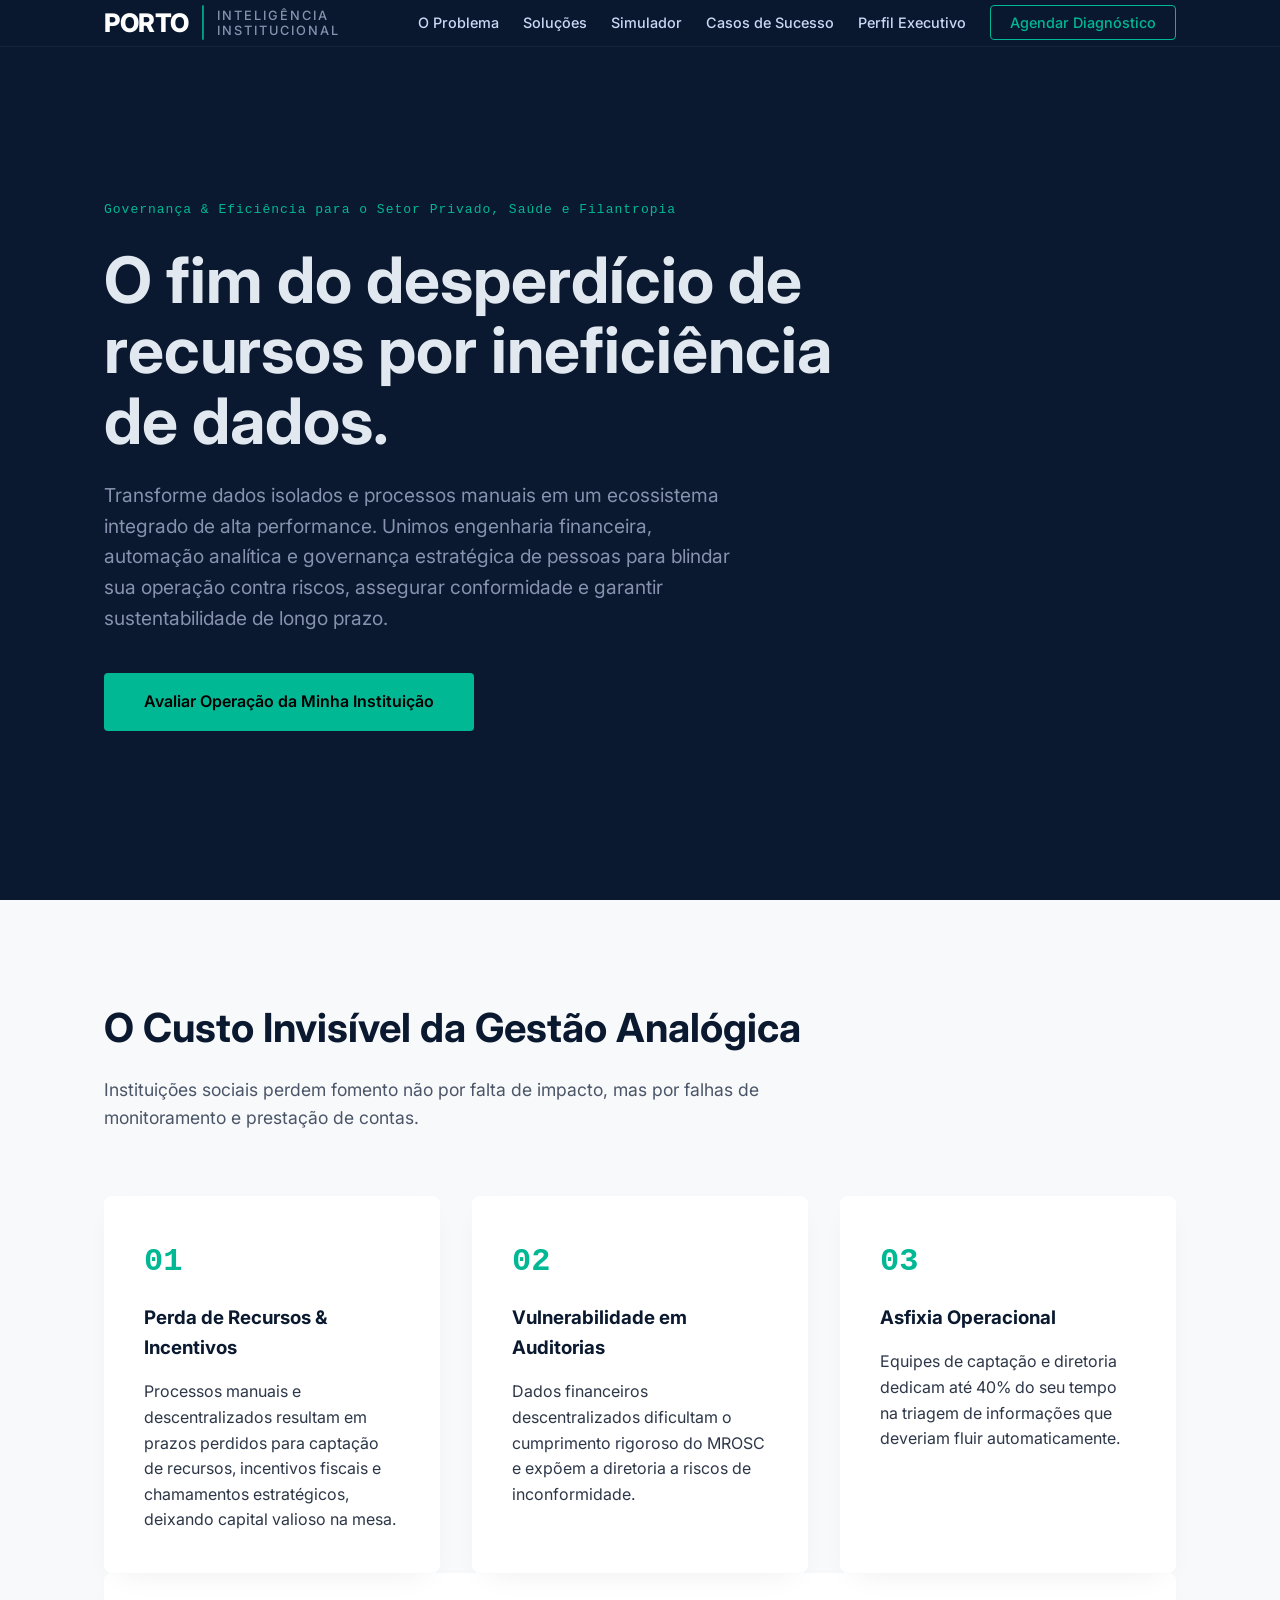
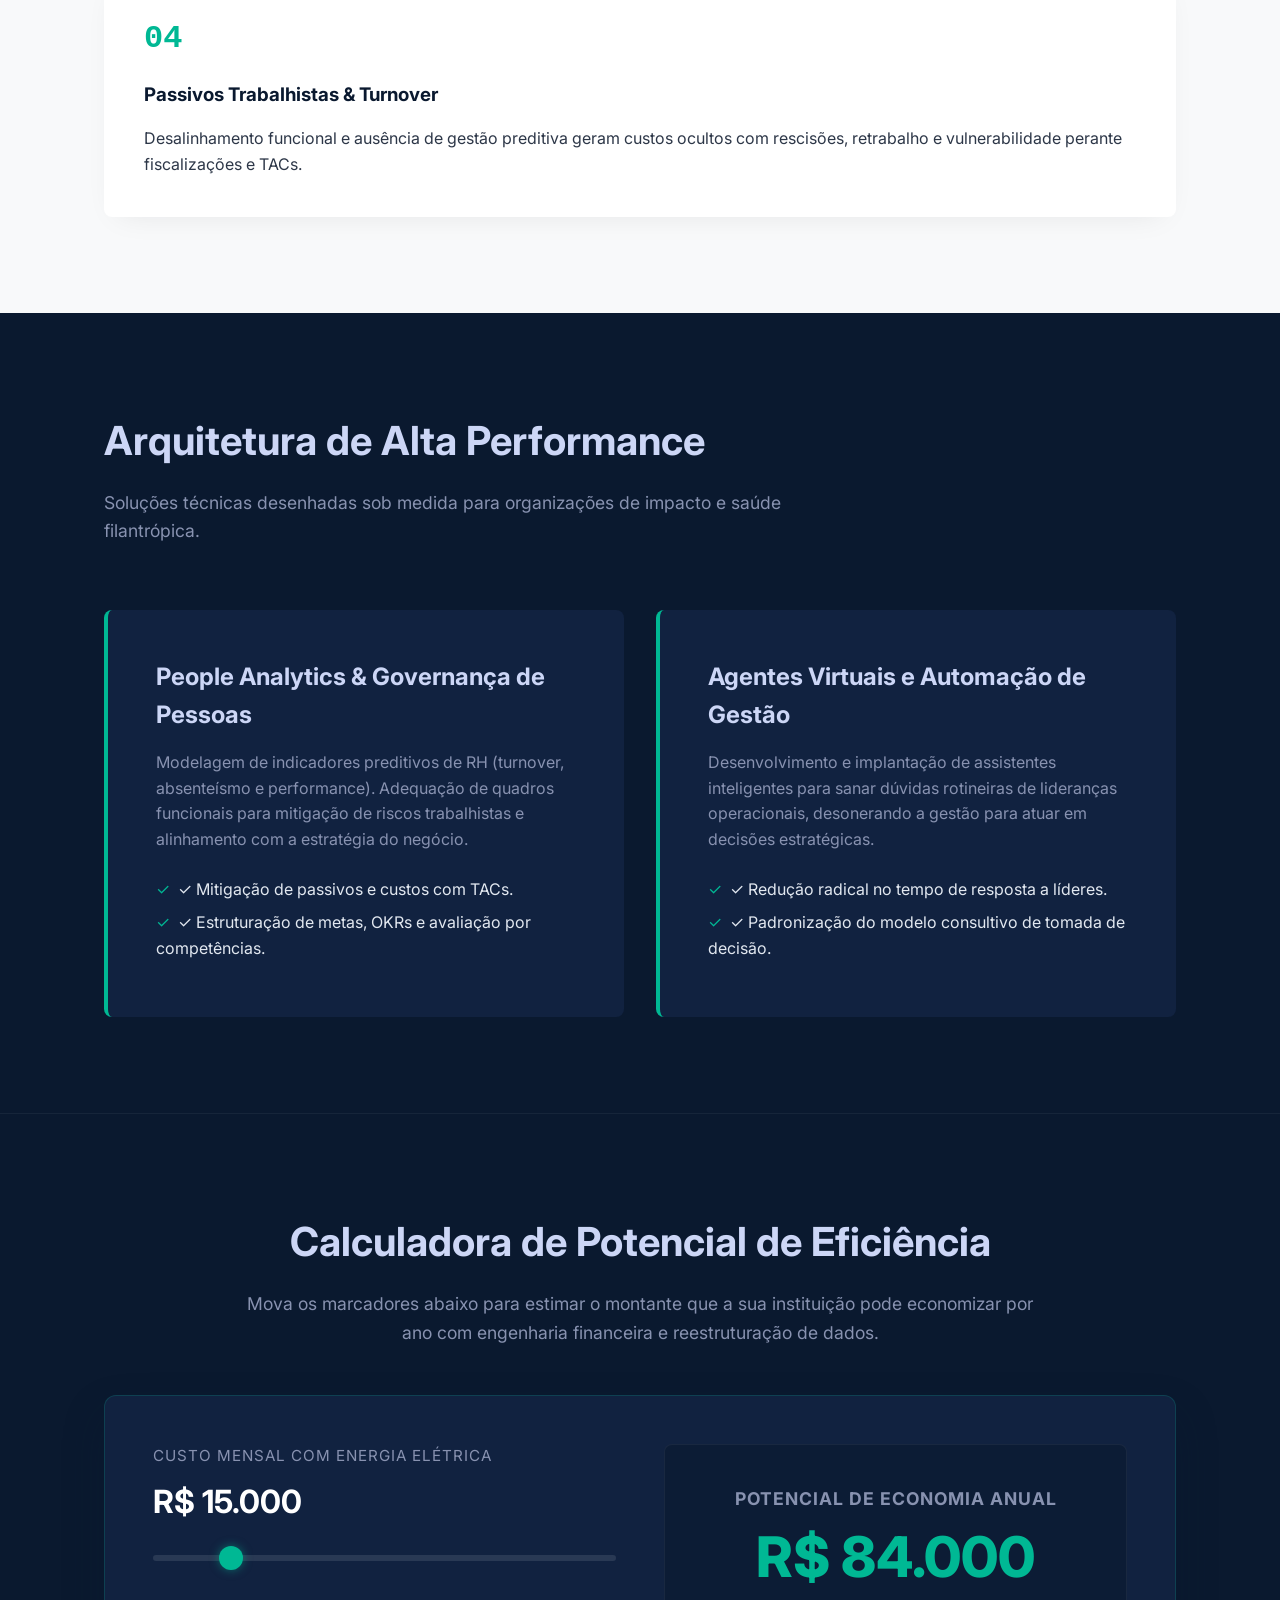
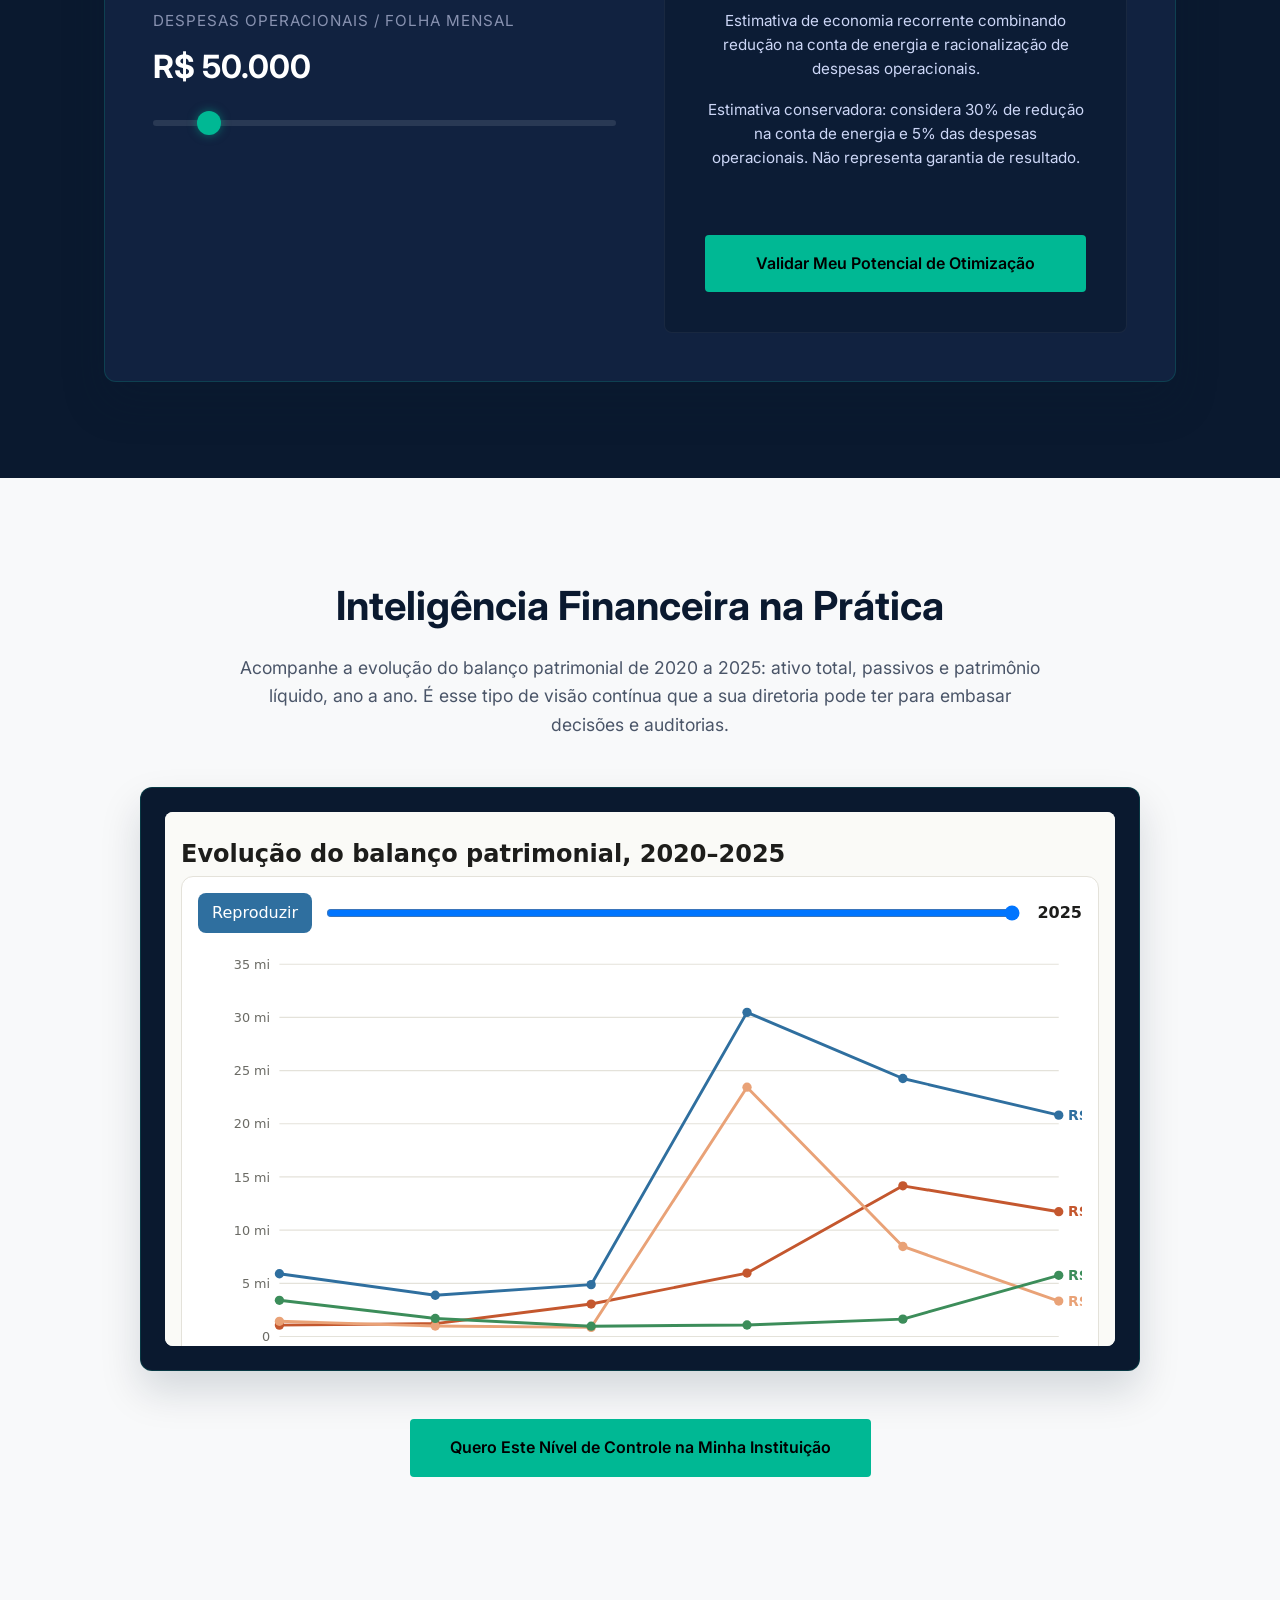
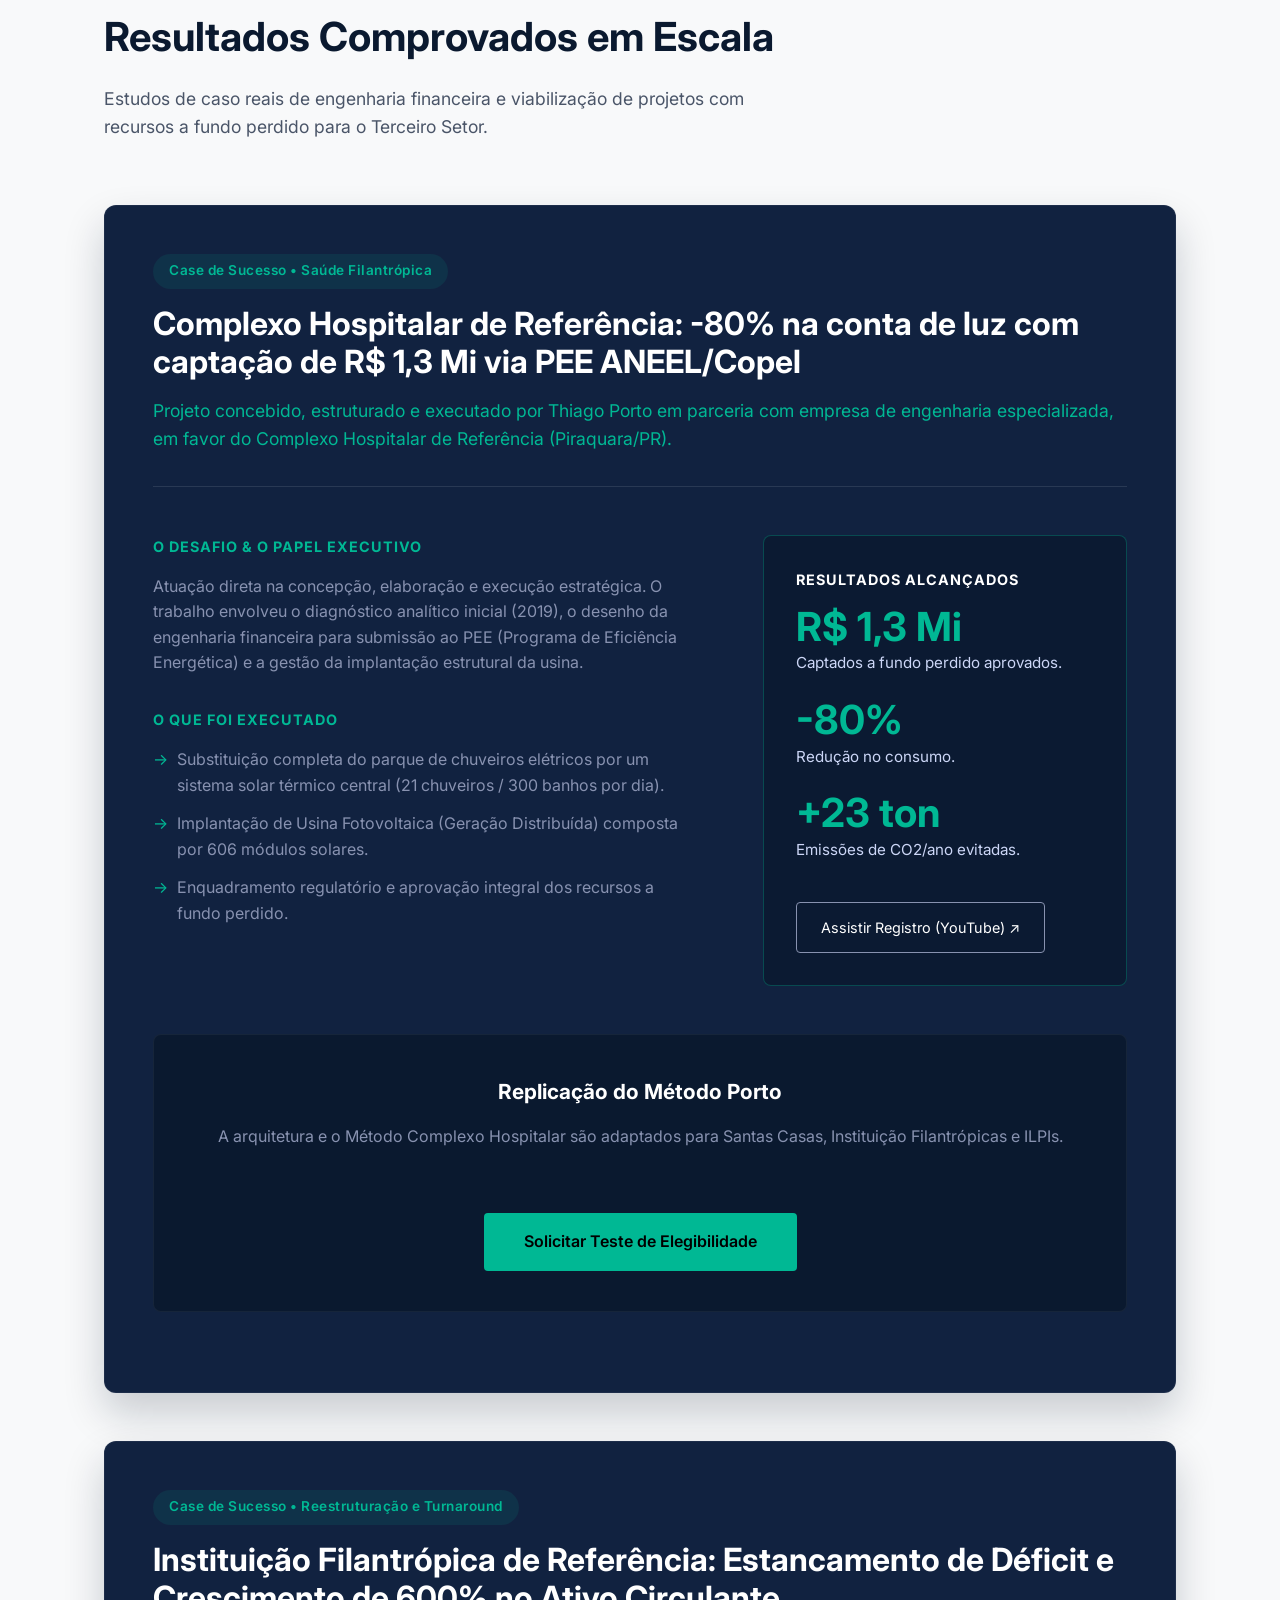
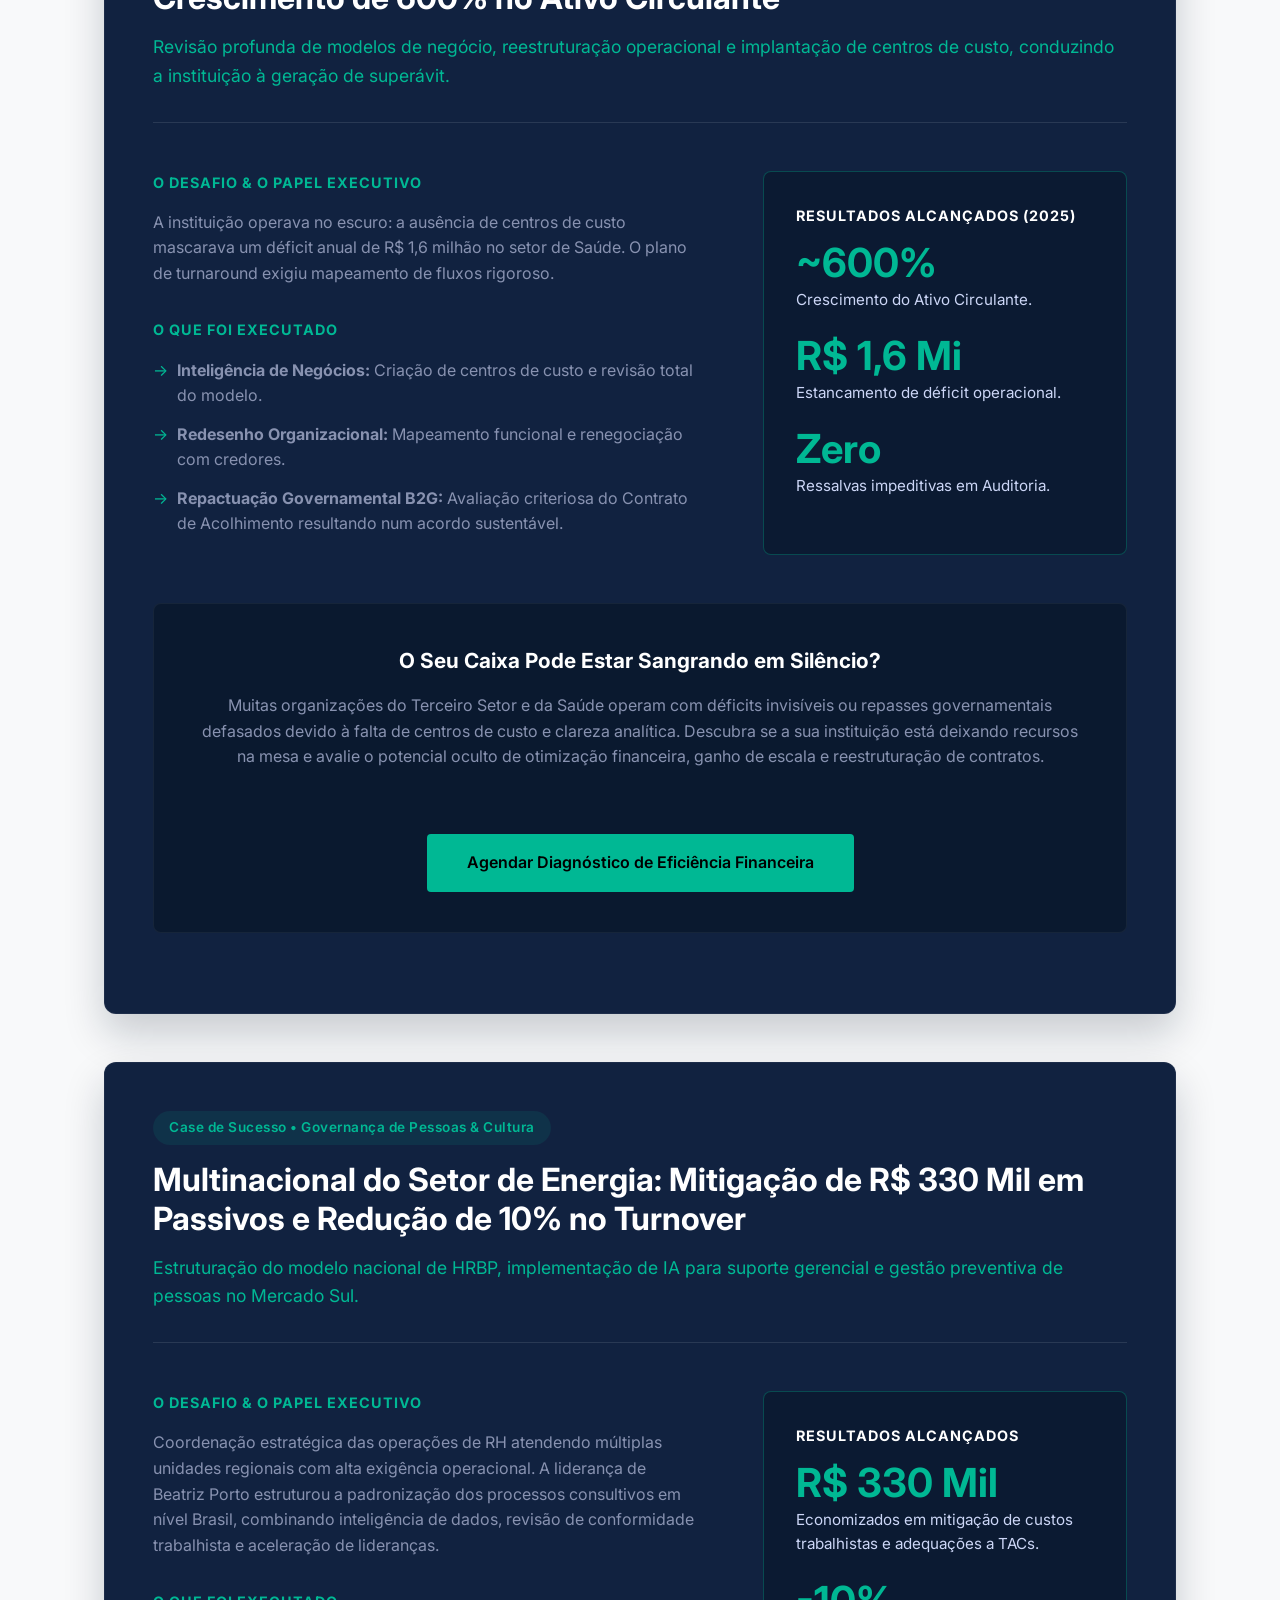
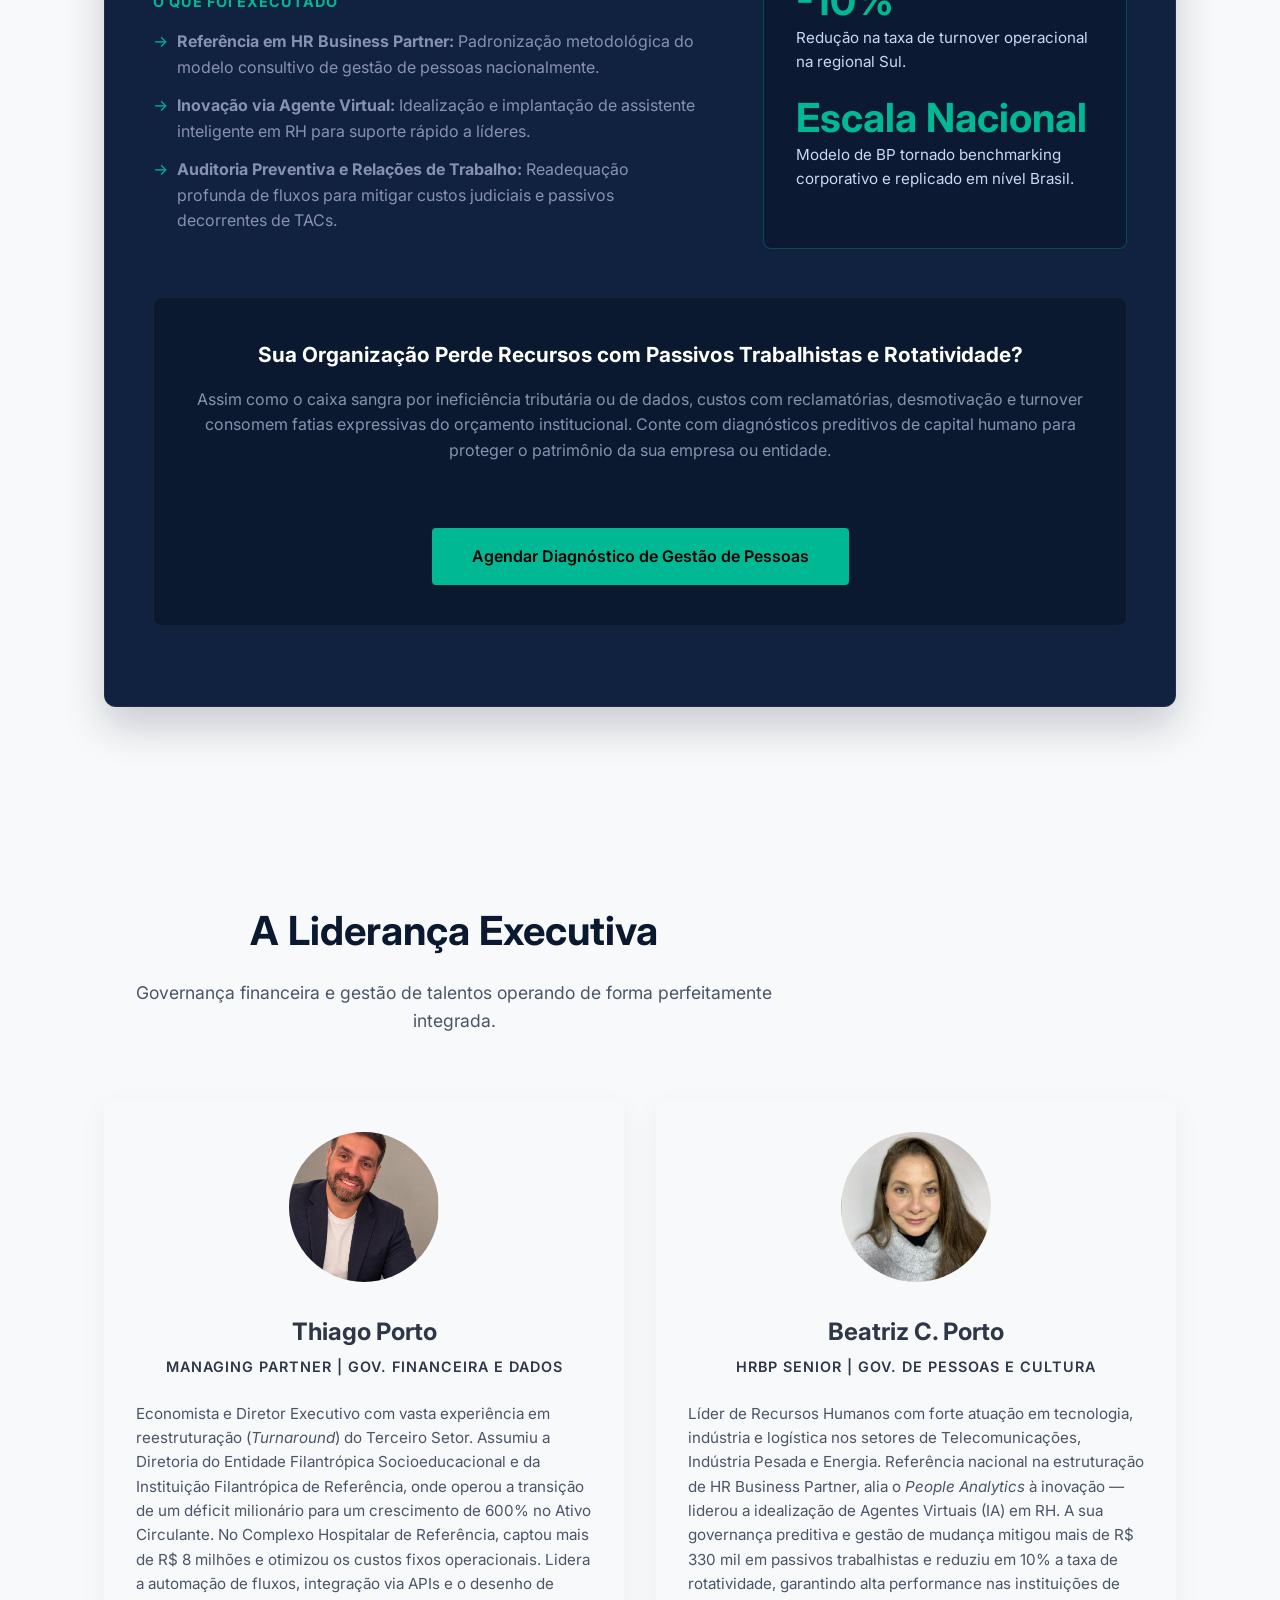
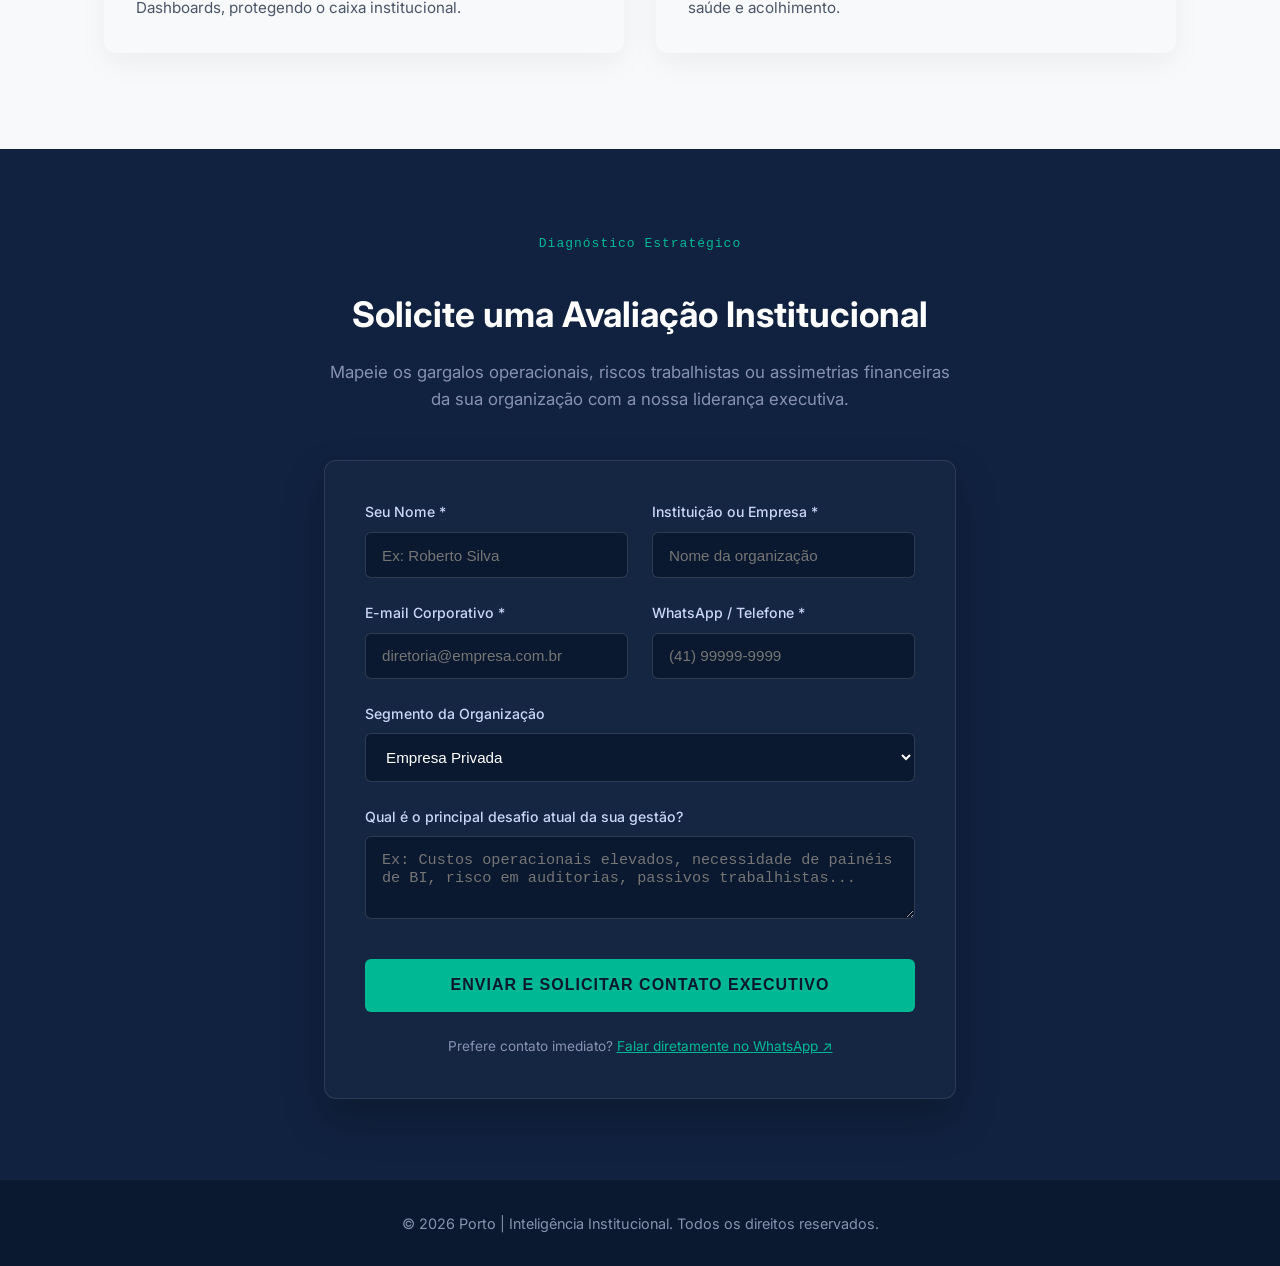
==== commit aec0efd7: "feat: integra endpoint oficial do Formspree xaeeoawn e atualiza funil de leads" ====
--- a/index.html
+++ b/index.html
@@ -153,7 +153,7 @@
                 </div>
 
                 <div style="text-align: center; margin-top: 3rem;">
-                    <a href="https://wa.me/5541992452780?text=Ol%C3%A1%20Thiago,%20naveguei%20pelo%20dashboard%20no%20seu%20site%20e%20quero%20implementar%20este%20n%C3%ADvel%20de%20visibilidade%20financeira%20na%20minha%20institui%C3%A7%C3%A3o." target="_blank" rel="noopener noreferrer" class="btn-primary">Quero Este Nível de Controle na Minha Instituição</a>
+                    <a href="#contato" target="_blank" rel="noopener noreferrer" class="btn-primary">Quero Este Nível de Controle na Minha Instituição</a>
                 </div>
             </div>
         </section>
@@ -208,7 +208,7 @@
                     <div class="case-replication">
                         <h4>Replicação do Método Porto</h4>
                         <p>A arquitetura e o Método Complexo Hospitalar são adaptados para Santas Casas, Instituição Filantrópicas e ILPIs.</p>
-                        <a href="https://wa.me/5541992452780?text=Ol%C3%A1%20Thiago,%20gostaria%20de%20solicitar%20o%20teste%20de%20elegibilidade." target="_blank" rel="noopener noreferrer" class="btn-primary mt-4">Solicitar Teste de Elegibilidade</a>
+                        <a href="#contato" target="_blank" rel="noopener noreferrer" class="btn-primary mt-4">Solicitar Teste de Elegibilidade</a>
                     </div>
                 </div>
 
@@ -252,7 +252,7 @@
                     <div class="case-replication" style="margin-top: 3rem;">
                         <h4>O Seu Caixa Pode Estar Sangrando em Silêncio?</h4>
                         <p>Muitas organizações do Terceiro Setor e da Saúde operam com déficits invisíveis ou repasses governamentais defasados devido à falta de centros de custo e clareza analítica. Descubra se a sua instituição está deixando recursos na mesa e avalie o potencial oculto de otimização financeira, ganho de escala e reestruturação de contratos.</p>
-                        <a href="https://wa.me/5541992452780?text=Ol%C3%A1%20Thiago,%20li%20o%20case%20de%20reestrutura%C3%A7%C3%A3o%20e%20gostaria%20de%20agendar%20um%20diagn%C3%B3stico%20para%20avaliar%20oportunidades%20financeiras%20na%20minha%20institui%C3%A7%C3%A3o." target="_blank" rel="noopener noreferrer" class="btn-primary mt-4">Agendar Diagnóstico de Eficiência Financeira</a>
+                        <a href="#contato" target="_blank" rel="noopener noreferrer" class="btn-primary mt-4">Agendar Diagnóstico de Eficiência Financeira</a>
                     </div>
                 </div>
                 <!-- Fim do Case 02 -->
@@ -298,7 +298,7 @@
                     <div class="case-replication" style="margin-top: 3rem;">
                         <h4>Sua Organização Perde Recursos com Passivos Trabalhistas e Rotatividade?</h4>
                         <p>Assim como o caixa sangra por ineficiência tributária ou de dados, custos com reclamatórias, desmotivação e turnover consomem fatias expressivas do orçamento institucional. Conte com diagnósticos preditivos de capital humano para proteger o patrimônio da sua empresa ou entidade.</p>
-                        <a href="https://wa.me/5541992452780?text=Ol%C3%A1,%20gostaria%20de%20agendar%20um%20diagn%C3%B3stico%20de%20Governan%C3%A7a%20de%20Pessoas%20e%20Gest%C3%A3o%20de%20Riscos." target="_blank" rel="noopener noreferrer" class="btn-primary mt-4">Agendar Diagnóstico de Gestão de Pessoas</a>
+                        <a href="#contato" target="_blank" rel="noopener noreferrer" class="btn-primary mt-4">Agendar Diagnóstico de Gestão de Pessoas</a>
                     </div>
                 </div>
                 <!-- Fim do Case 03 -->
@@ -334,12 +334,62 @@
         </section>
 
         <!-- Seção 5: Contato / CTA Final -->
-        <section id="contato" class="section-cta">
-            <div class="container">
-                <h2>Otimize a Governança da Sua Instituição</h2>
-                <p>Agende uma reunião estratégica para mapearmos os gargalos de dados e automação do seu fluxo operacional. Sem compromisso, focado em resultados rápidos.</p>
-                <a href="https://wa.me/5541992452780" target="_blank" rel="noopener noreferrer" class="btn-primary btn-large">Falar com Thiago Porto no WhatsApp</a>
-            </div>
+                <!-- Seção 5: Formulário de Triagem & Diagnóstico Executivo -->
+        <section id="contato" class="section-dark" style="padding: 5rem 0; background-color: var(--bg-secondary);">
+            <div class="container" style="max-width: 760px; margin: 0 auto;">
+                <div class="section-header" style="text-align: center; margin-bottom: 3rem;">
+                    <span class="badge" style="color: var(--brand-accent);">Diagnóstico Estratégico</span>
+                    <h2 style="color: #FFFFFF; font-size: 2.2rem; margin-top: 0.5rem;">Solicite uma Avaliação Institucional</h2>
+                    <p style="color: var(--text-secondary); font-size: 1.05rem;">Mapeie os gargalos operacionais, riscos trabalhistas ou assimetrias financeiras da sua organização com a nossa liderança executiva.</p>
+                </div>
+
+                <form action="https://formspree.io/f/xaeeoawn" method="POST" style="background: rgba(255, 255, 255, 0.02); border: 1px solid rgba(255, 255, 255, 0.1); border-radius: 12px; padding: 2.5rem; box-shadow: 0 20px 40px rgba(0,0,0,0.25);">
+                    <div style="display: grid; grid-template-columns: 1fr 1fr; gap: 1.5rem; margin-bottom: 1.5rem;">
+                        <div>
+                            <label style="display: block; color: var(--text-primary); font-size: 0.88rem; margin-bottom: 0.5rem; font-weight: 500;">Seu Nome *</label>
+                            <input type="text" name="Nome" required placeholder="Ex: Roberto Silva" style="width: 100%; padding: 0.85rem 1rem; border-radius: 6px; border: 1px solid rgba(255, 255, 255, 0.15); background: #0A192F; color: #FFF; font-size: 0.95rem;">
+                        </div>
+                        <div>
+                            <label style="display: block; color: var(--text-primary); font-size: 0.88rem; margin-bottom: 0.5rem; font-weight: 500;">Instituição ou Empresa *</label>
+                            <input type="text" name="Organizacao" required placeholder="Nome da organização" style="width: 100%; padding: 0.85rem 1rem; border-radius: 6px; border: 1px solid rgba(255, 255, 255, 0.15); background: #0A192F; color: #FFF; font-size: 0.95rem;">
+                        </div>
+                    </div>
+
+                    <div style="display: grid; grid-template-columns: 1fr 1fr; gap: 1.5rem; margin-bottom: 1.5rem;">
+                        <div>
+                            <label style="display: block; color: var(--text-primary); font-size: 0.88rem; margin-bottom: 0.5rem; font-weight: 500;">E-mail Corporativo *</label>
+                            <input type="email" name="Email" required placeholder="diretoria@empresa.com.br" style="width: 100%; padding: 0.85rem 1rem; border-radius: 6px; border: 1px solid rgba(255, 255, 255, 0.15); background: #0A192F; color: #FFF; font-size: 0.95rem;">
+                        </div>
+                        <div>
+                            <label style="display: block; color: var(--text-primary); font-size: 0.88rem; margin-bottom: 0.5rem; font-weight: 500;">WhatsApp / Telefone *</label>
+                            <input type="tel" name="Telefone" required placeholder="(41) 99999-9999" style="width: 100%; padding: 0.85rem 1rem; border-radius: 6px; border: 1px solid rgba(255, 255, 255, 0.15); background: #0A192F; color: #FFF; font-size: 0.95rem;">
+                        </div>
+                    </div>
+
+                    <div style="margin-bottom: 1.5rem;">
+                        <label style="display: block; color: var(--text-primary); font-size: 0.88rem; margin-bottom: 0.5rem; font-weight: 500;">Segmento da Organização</label>
+                        <select name="Segmento" style="width: 100%; padding: 0.85rem 1rem; border-radius: 6px; border: 1px solid rgba(255, 255, 255, 0.15); background: #0A192F; color: #FFF; font-size: 0.95rem;">
+                            <option value="Empresa Privada">Empresa Privada</option>
+                            <option value="Saúde (Hospital / Clínica)">Saúde (Hospital / Clínica)</option>
+                            <option value="Filantropia / OSC / Terceiro Setor">Filantropia / OSC / Terceiro Setor</option>
+                            <option value="Outro">Outro segmento</option>
+                        </select>
+                    </div>
+
+                    <div style="margin-bottom: 2rem;">
+                        <label style="display: block; color: var(--text-primary); font-size: 0.88rem; margin-bottom: 0.5rem; font-weight: 500;">Qual é o principal desafio atual da sua gestão?</label>
+                        <textarea name="Desafio" rows="3" placeholder="Ex: Custos operacionais elevados, necessidade de painéis de BI, risco em auditorias, passivos trabalhistas..." style="width: 100%; padding: 0.85rem 1rem; border-radius: 6px; border: 1px solid rgba(255, 255, 255, 0.15); background: #0A192F; color: #FFF; font-size: 0.95rem; resize: vertical;"></textarea>
+                    </div>
+
+                    <button type="submit" class="btn-primary" style="width: 100%; padding: 1.1rem; font-size: 1rem; font-weight: 700; cursor: pointer; border: none; border-radius: 6px; background-color: var(--brand-accent); color: #0A192F; text-transform: uppercase; letter-spacing: 1px; transition: all 0.3s;">
+                        Enviar e Solicitar Contato Executivo
+                    </button>
+                    
+                    <div style="text-align: center; margin-top: 1.5rem;">
+                        <p style="font-size: 0.85rem; color: var(--text-secondary);">Prefere contato imediato? <a href="https://wa.me/5541992452780?text=Ol%C3%A1%20Thiago,%20estou%20no%20site%20da%20Porto%20e%20gostaria%20de%20iniciar%20um%20atendimento%20direto." target="_blank" rel="noopener noreferrer" style="color: var(--brand-accent); text-decoration: underline;">Falar diretamente no WhatsApp ↗</a></p>
+                    </div>
+                </form>
+            </div>
         </section>
     </main>
 
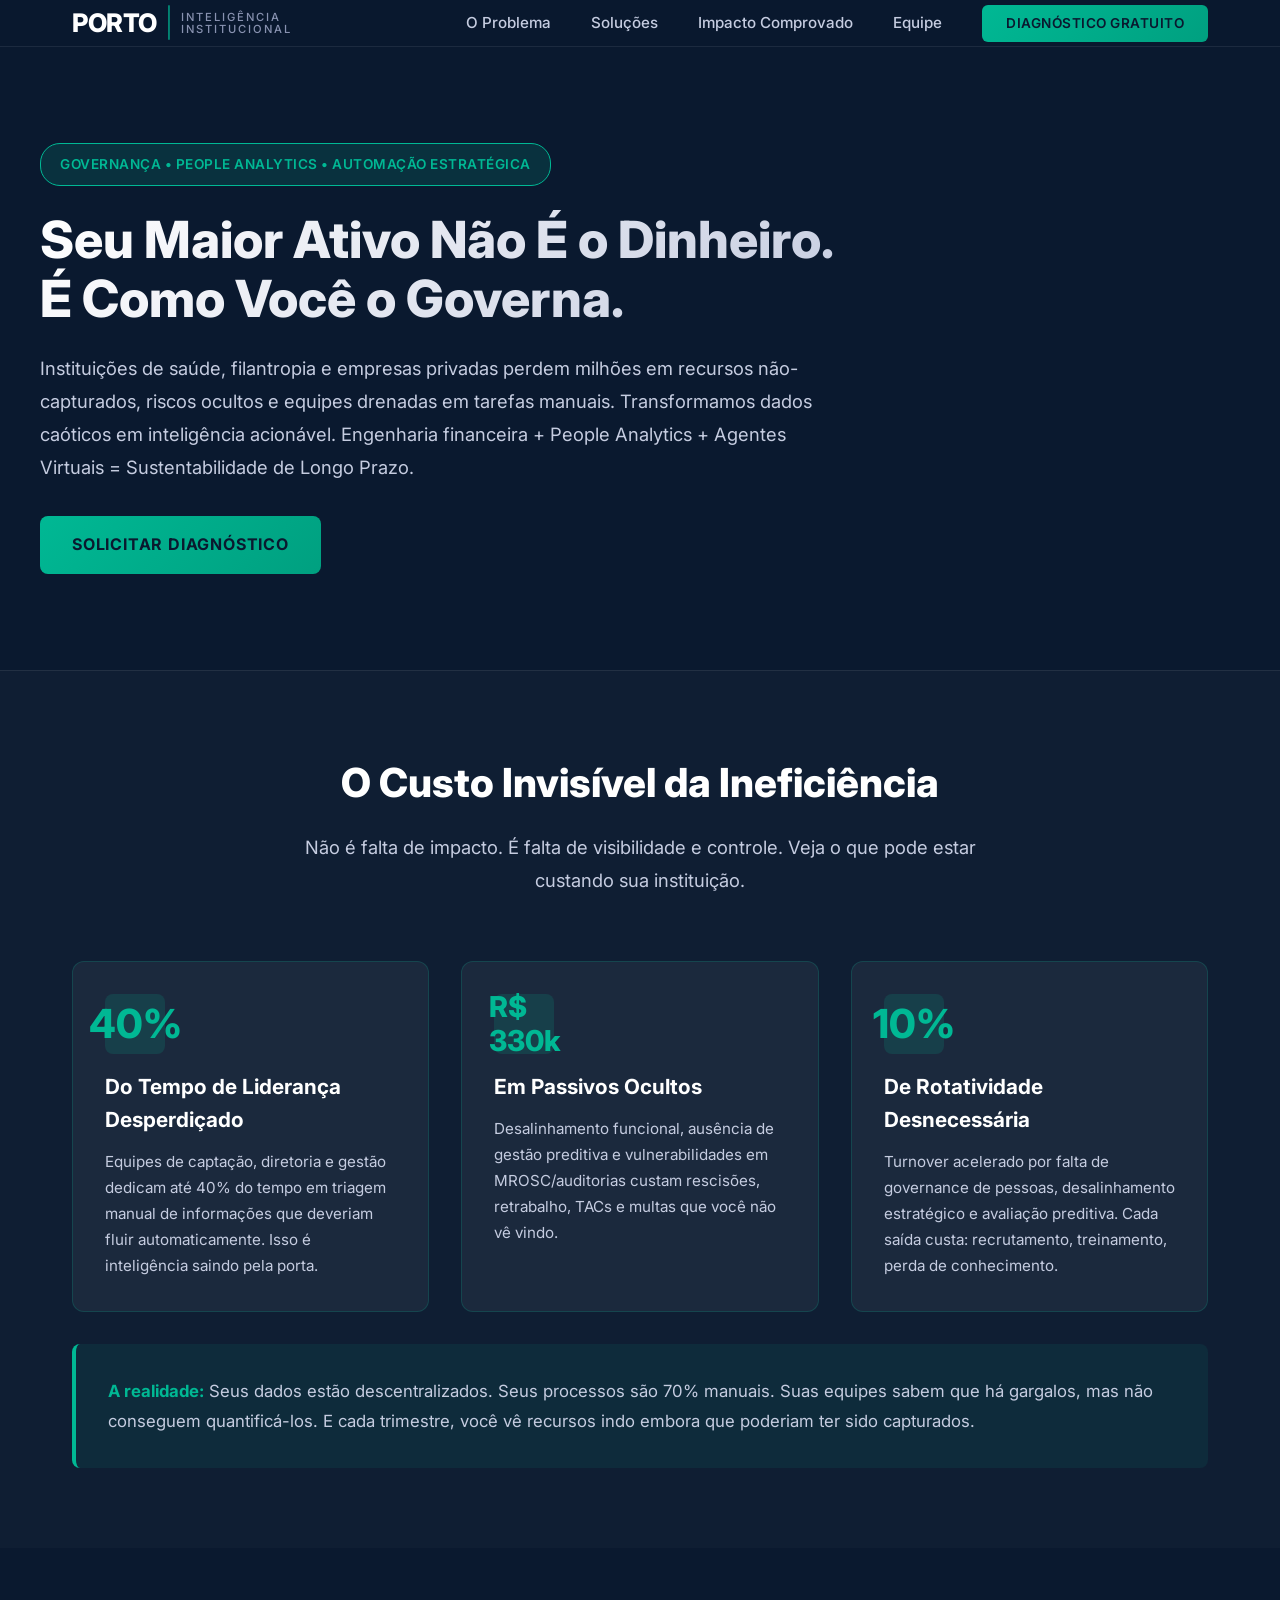
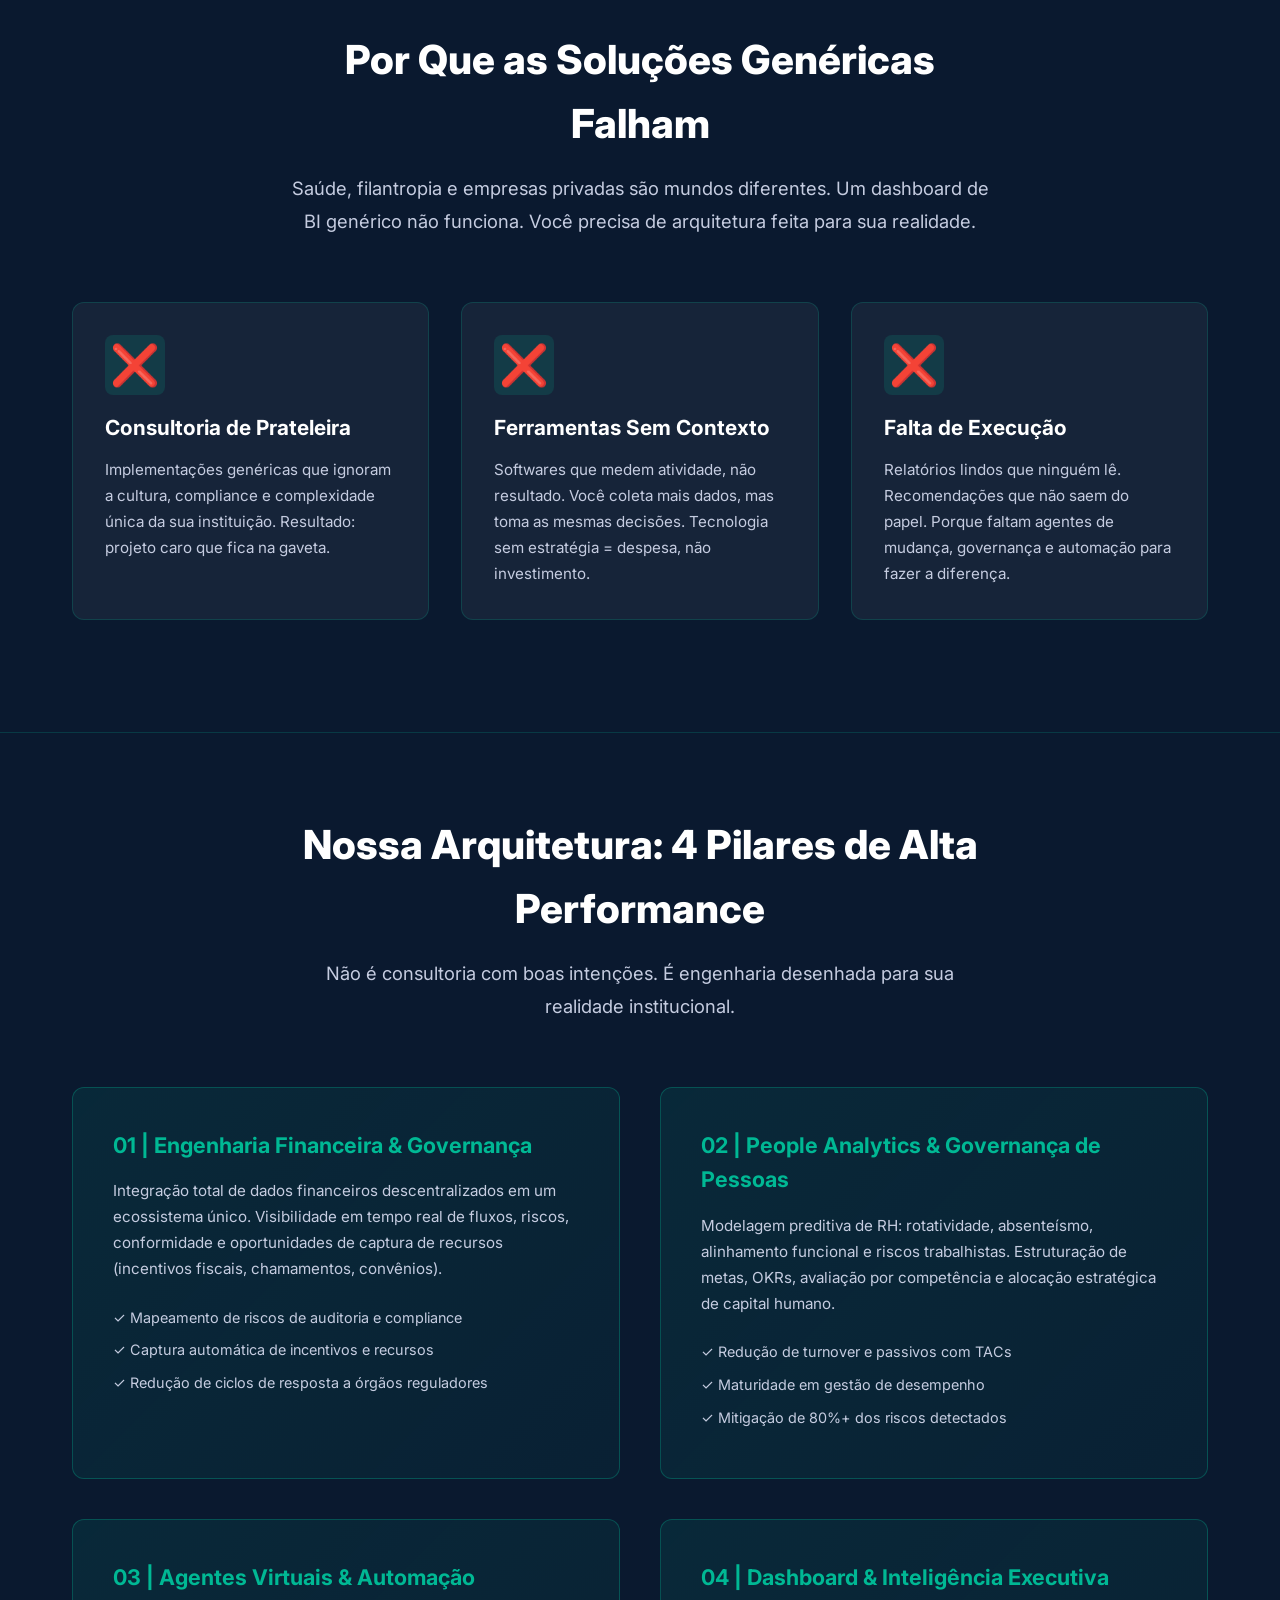
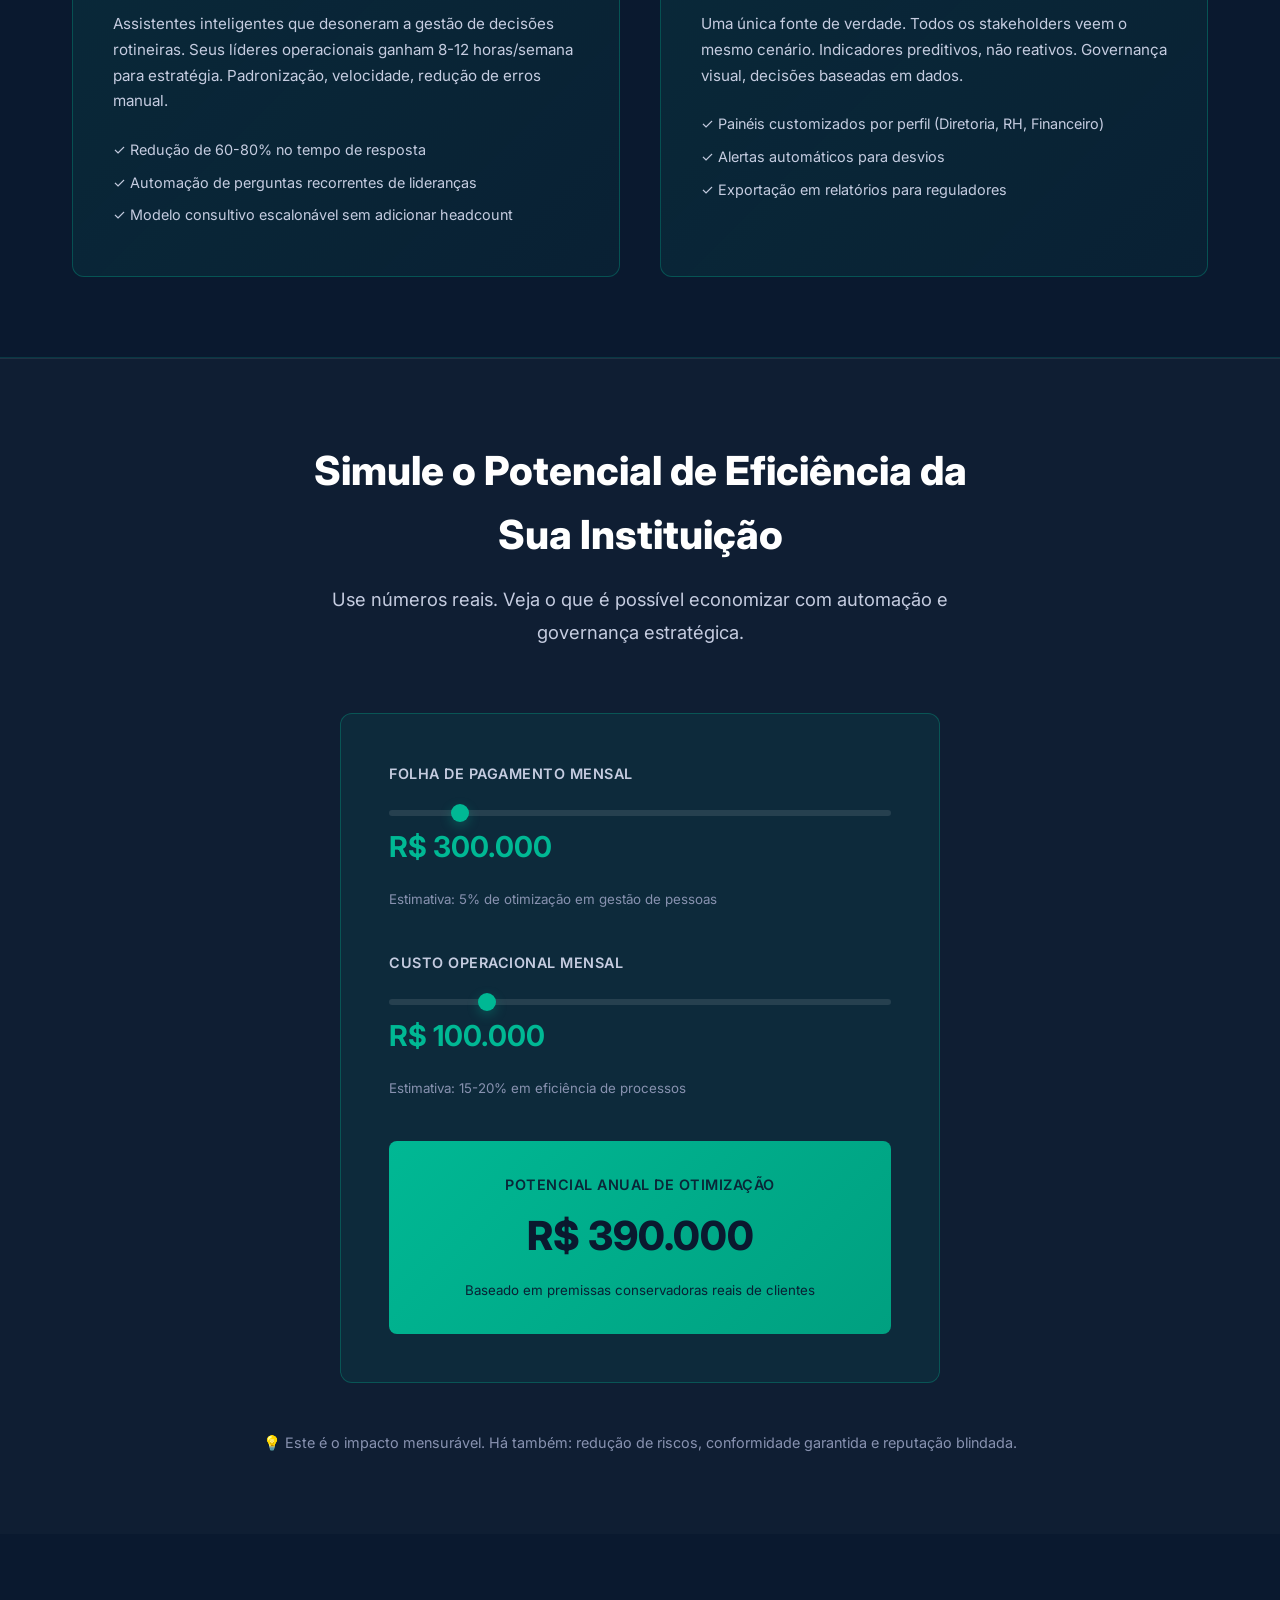
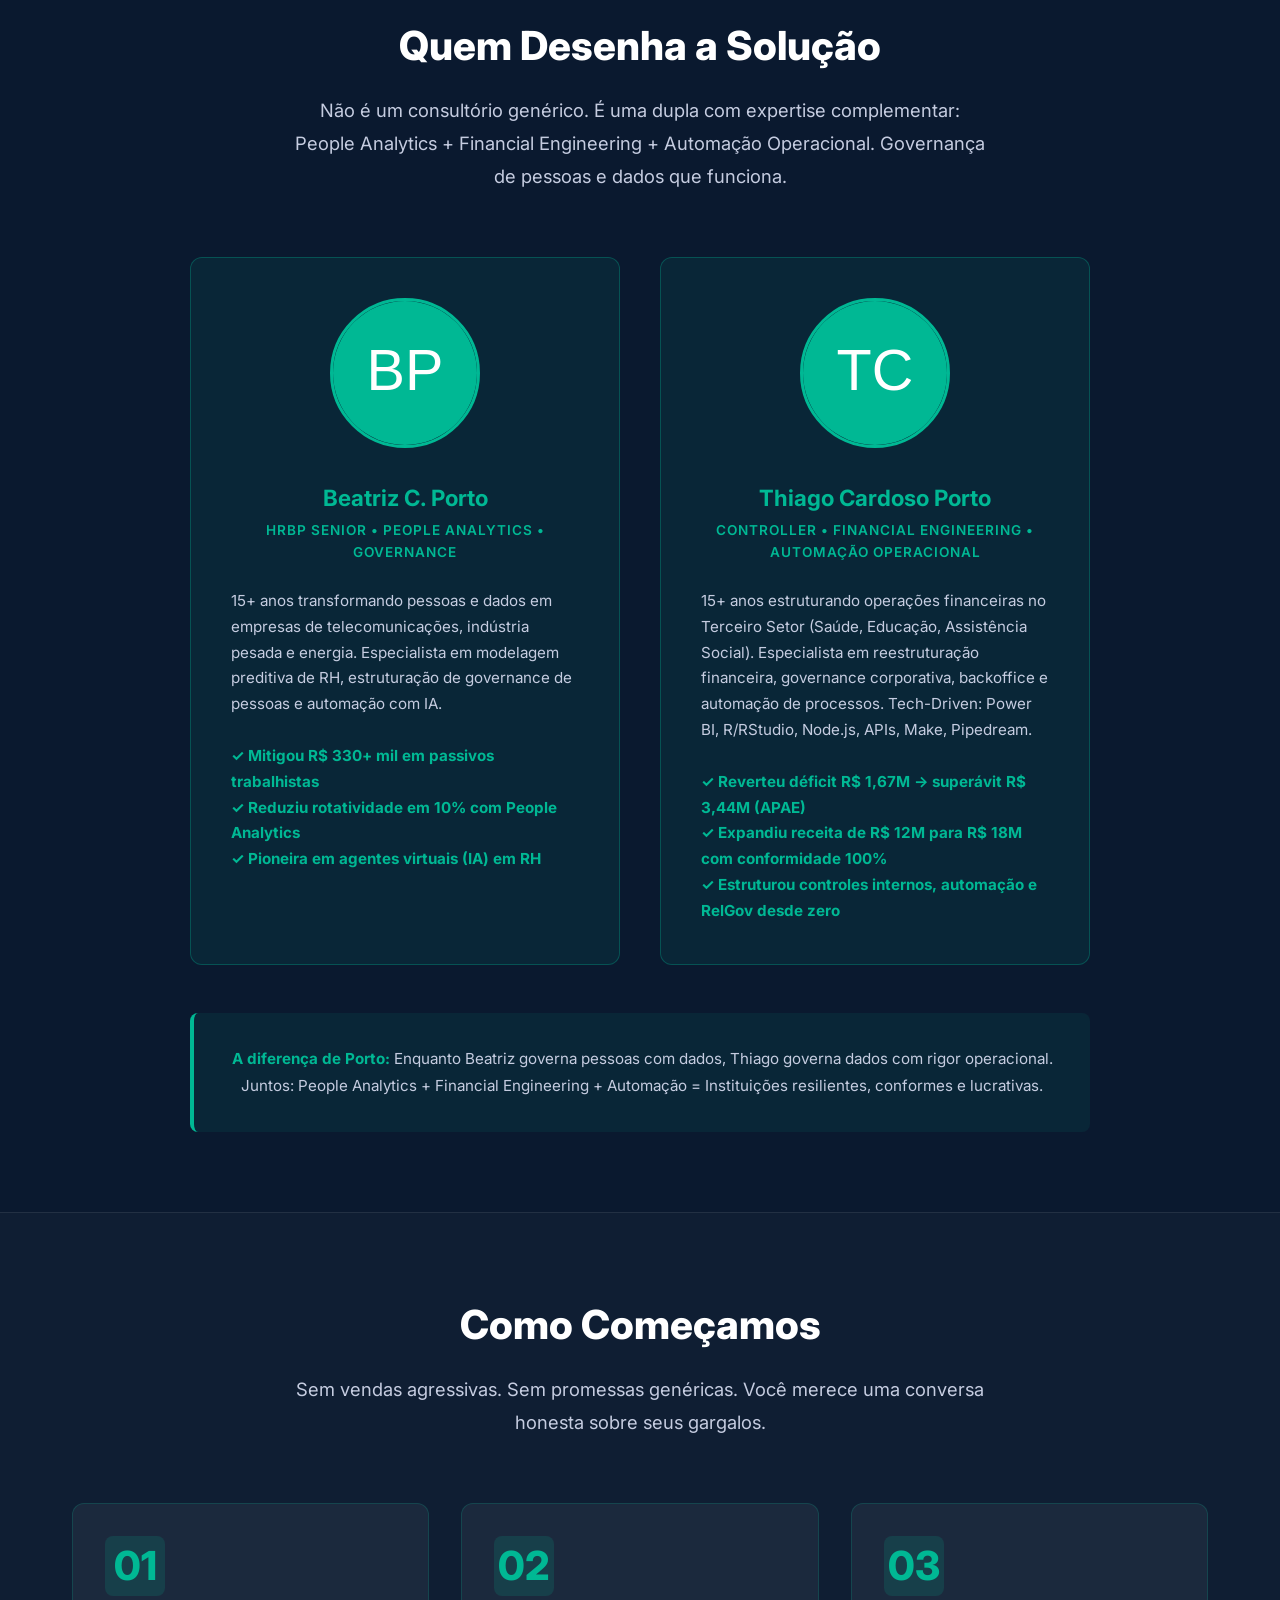
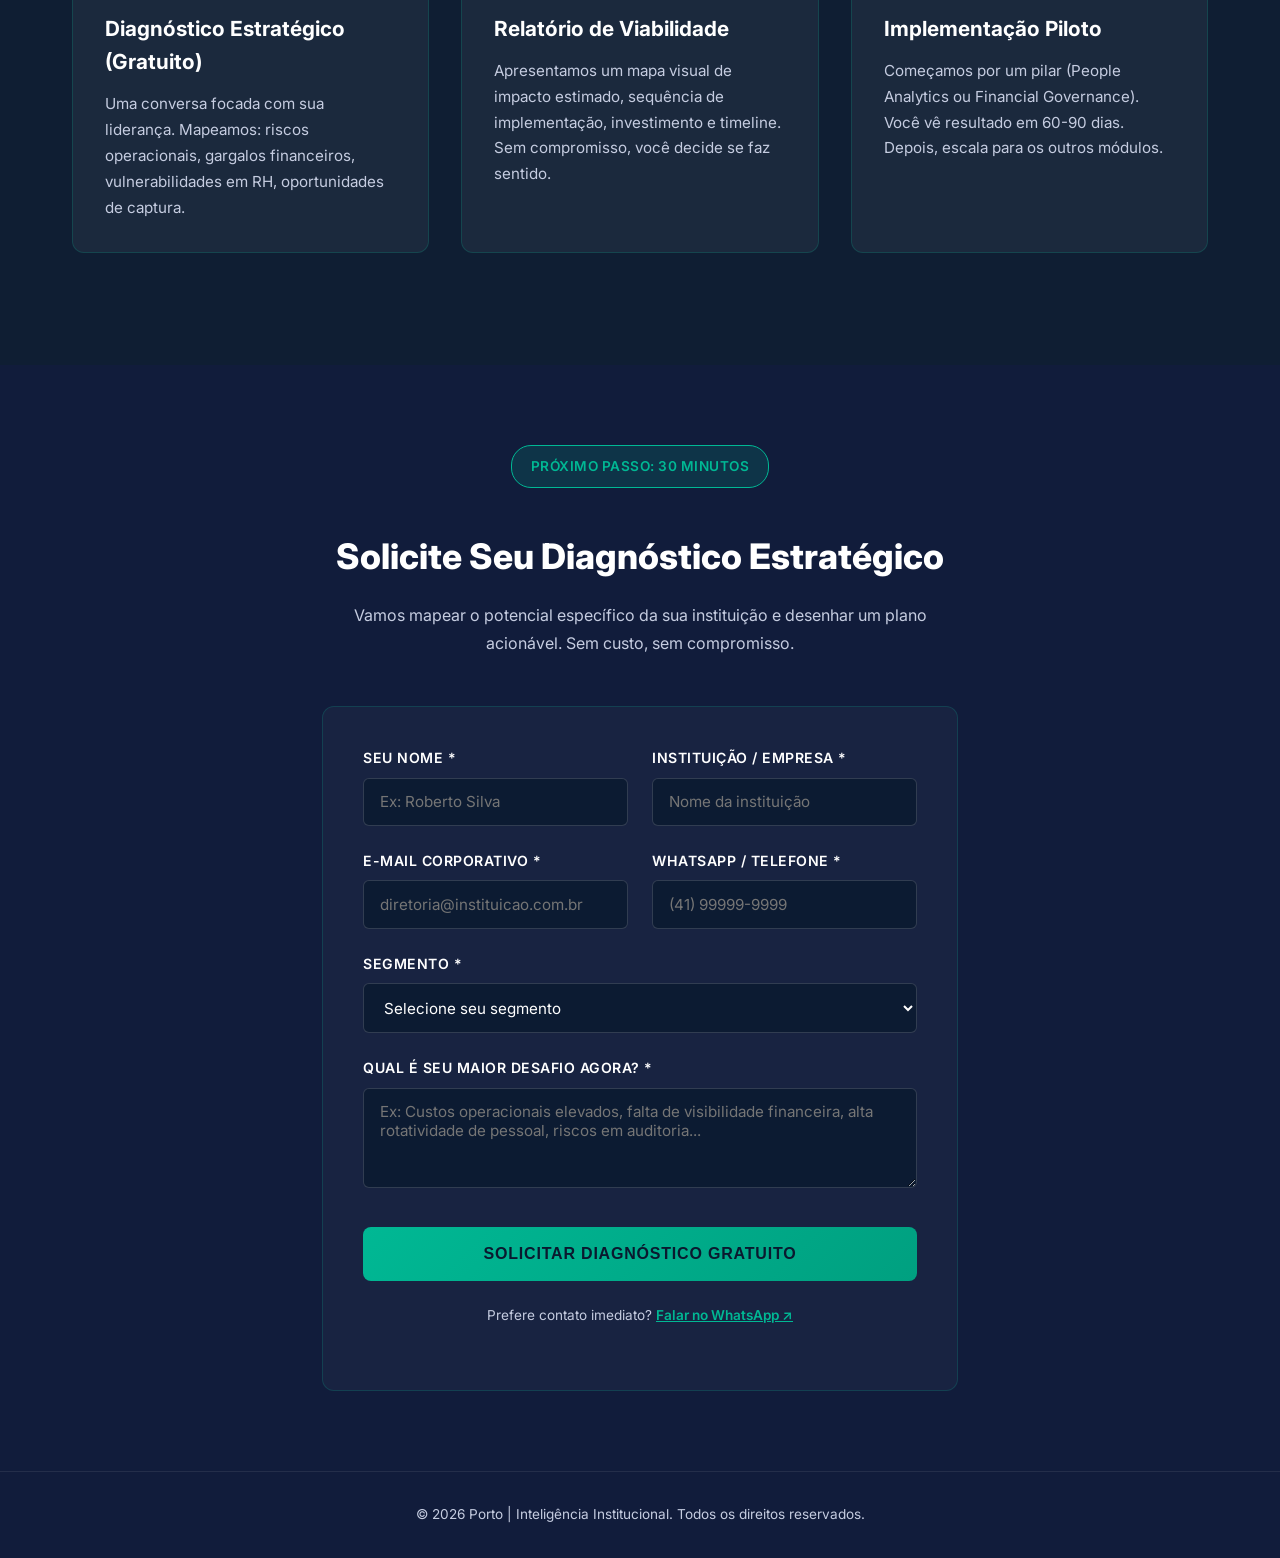
==== commit 32bdaa5e: "Update index.html" ====
--- a/index.html
+++ b/index.html
@@ -3,393 +3,940 @@
 <head>
     <meta charset="UTF-8">
     <meta name="viewport" content="width=device-width, initial-scale=1.0">
+    <meta name="description" content="Porto | Inteligência Institucional. Transforme dados isolados e processos manuais em um ecossistema integrado. Saúde, filantropia e setor privado.">
     <title>Porto | Inteligência Institucional</title>
     <link rel="preconnect" href="https://fonts.googleapis.com">
     <link rel="preconnect" href="https://fonts.gstatic.com" crossorigin>
     <link href="https://fonts.googleapis.com/css2?family=Inter:wght@300;400;500;600;700;800&display=swap" rel="stylesheet">
-    <link rel="stylesheet" href="style.css">
+    
+    <style>
+        :root {
+            /* Cores Primárias - Porto Brand */
+            --brand-primary: #00B894;      /* Porto Teal */
+            --brand-dark: #0A192F;          /* Porto Navy */
+            --brand-slate: #8892B0;         /* Porto Slate */
+            --brand-light: #F5F7FA;         /* Porto Light */
+            
+            /* Status & Auxiliares */
+            --status-success: #26D07C;
+            --status-alert: #FFA500;
+            --status-error: #FF4757;
+            --status-info: #4A90E2;
+            
+            /* Cinzas */
+            --gray-100: #F5F7FA;
+            --gray-200: #E8EBF0;
+            --gray-300: #C5CCE0;
+            --gray-500: #8892B0;
+            --gray-700: #3C4858;
+            --gray-900: #0A192F;
+            
+            /* Texto */
+            --text-primary: #FFFFFF;
+            --text-secondary: #C5CCE0;
+            --text-dark-primary: #0A192F;
+            --text-dark-secondary: #3C4858;
+            
+            /* Background */
+            --bg-primary: #0A192F;
+            --bg-secondary: #111C3B;
+        }
+
+        * {
+            margin: 0;
+            padding: 0;
+            box-sizing: border-box;
+        }
+
+        html {
+            scroll-behavior: smooth;
+        }
+
+        body {
+            font-family: 'Inter', -apple-system, BlinkMacSystemFont, 'Segoe UI', sans-serif;
+            background-color: var(--bg-primary);
+            color: var(--text-primary);
+            line-height: 1.6;
+        }
+
+        .container {
+            max-width: 1200px;
+            margin: 0 auto;
+            padding: 0 2rem;
+        }
+
+        /* HEADER & NAVEGAÇÃO */
+        header {
+            background: var(--bg-primary);
+            border-bottom: 1px solid rgba(255, 255, 255, 0.08);
+            position: sticky;
+            top: 0;
+            z-index: 999;
+            backdrop-filter: blur(10px);
+            background-color: rgba(10, 25, 47, 0.95);
+        }
+
+        header nav {
+            display: flex;
+            justify-content: space-between;
+            align-items: center;
+            padding: 1.5rem 0;
+        }
+
+        .logo-link {
+            display: flex !important;
+            align-items: center;
+            gap: 8px;
+            text-decoration: none !important;
+        }
+
+        .logo-link .nome {
+            font-size: 1.6rem;
+            font-weight: 800;
+            color: var(--text-primary);
+            letter-spacing: -0.5px;
+        }
+
+        .logo-link .divider {
+            color: var(--brand-primary);
+            font-size: 1.8rem;
+            font-weight: 300;
+            opacity: 0.8;
+        }
+
+        .logo-link .subtext {
+            font-size: 0.7rem;
+            font-weight: 500;
+            color: var(--brand-slate);
+            letter-spacing: 2px;
+            text-transform: uppercase;
+            line-height: 1.1;
+        }
+
+        header ul {
+            display: flex;
+            list-style: none;
+            gap: 2.5rem;
+            align-items: center;
+        }
+
+        header a {
+            color: var(--text-secondary);
+            text-decoration: none;
+            font-weight: 500;
+            font-size: 0.95rem;
+            transition: color 0.3s ease;
+        }
+
+        header a:hover {
+            color: var(--brand-primary);
+        }
+
+        .btn-nav {
+            background: linear-gradient(135deg, var(--brand-primary) 0%, #00A080 100%);
+            color: var(--bg-primary) !important;
+            padding: 0.65rem 1.5rem;
+            border-radius: 6px;
+            font-weight: 600;
+            text-transform: uppercase;
+            letter-spacing: 0.5px;
+            font-size: 0.85rem;
+            transition: all 0.3s ease;
+        }
+
+        .btn-nav:hover {
+            transform: translateY(-2px);
+            box-shadow: 0 8px 24px rgba(0, 184, 148, 0.25);
+        }
+
+        /* HERO SECTION */
+        .hero {
+            padding: 6rem 0;
+            text-align: left;
+        }
+
+        .hero-content {
+            max-width: 800px;
+        }
+
+        .badge {
+            display: inline-block;
+            background: rgba(0, 184, 148, 0.15);
+            border: 1px solid var(--brand-primary);
+            color: var(--brand-primary);
+            padding: 0.6rem 1.2rem;
+            border-radius: 20px;
+            font-size: 0.85rem;
+            font-weight: 600;
+            letter-spacing: 0.5px;
+            text-transform: uppercase;
+            margin-bottom: 1.5rem;
+        }
+
+        .hero h1 {
+            font-size: 3.2rem;
+            font-weight: 800;
+            line-height: 1.15;
+            margin-bottom: 1.5rem;
+            background: linear-gradient(135deg, #FFFFFF 0%, #C5CCE0 100%);
+            -webkit-background-clip: text;
+            -webkit-text-fill-color: transparent;
+            background-clip: text;
+        }
+
+        .hero p {
+            font-size: 1.15rem;
+            line-height: 1.8;
+            color: var(--text-secondary);
+            margin-bottom: 2rem;
+        }
+
+        .hero-actions {
+            display: flex;
+            gap: 1.5rem;
+            flex-wrap: wrap;
+        }
+
+        .btn-primary {
+            background: linear-gradient(135deg, var(--brand-primary) 0%, #00A080 100%);
+            color: var(--bg-primary);
+            padding: 1rem 2rem;
+            border-radius: 8px;
+            border: none;
+            font-weight: 700;
+            font-size: 1rem;
+            text-transform: uppercase;
+            letter-spacing: 0.8px;
+            cursor: pointer;
+            transition: all 0.3s ease;
+            text-decoration: none;
+            display: inline-flex;
+            align-items: center;
+            justify-content: center;
+        }
+
+        .btn-primary:hover {
+            transform: translateY(-3px);
+            box-shadow: 0 16px 40px rgba(0, 184, 148, 0.3);
+        }
+
+        .btn-primary:active {
+            transform: translateY(-1px);
+        }
+
+        /* SEÇÕES */
+        section {
+            padding: 5rem 0;
+        }
+
+        .section-light {
+            background: rgba(255, 255, 255, 0.02);
+            border-top: 1px solid rgba(255, 255, 255, 0.08);
+        }
+
+        .section-dark {
+            background: var(--bg-primary);
+        }
+
+        .section-dark-divider {
+            border-top: 1px solid rgba(0, 184, 148, 0.2);
+            border-bottom: 1px solid rgba(0, 184, 148, 0.2);
+        }
+
+        .section-header {
+            text-align: center;
+            margin-bottom: 4rem;
+            max-width: 700px;
+            margin-left: auto;
+            margin-right: auto;
+        }
+
+        .section-header h2 {
+            font-size: 2.5rem;
+            font-weight: 800;
+            margin-bottom: 1rem;
+            color: var(--text-primary);
+        }
+
+        .section-header p {
+            font-size: 1.15rem;
+            color: var(--text-secondary);
+            line-height: 1.8;
+        }
+
+        /* GRIDS */
+        .grid-3 {
+            display: grid;
+            grid-template-columns: repeat(auto-fit, minmax(320px, 1fr));
+            gap: 2rem;
+            margin-bottom: 2rem;
+        }
+
+        .grid-2 {
+            display: grid;
+            grid-template-columns: repeat(auto-fit, minmax(380px, 1fr));
+            gap: 2.5rem;
+        }
+
+        /* CARDS - RISCO */
+        .card-risco {
+            background: rgba(255, 255, 255, 0.05);
+            border: 1px solid rgba(0, 184, 148, 0.2);
+            border-radius: 12px;
+            padding: 2rem;
+            transition: all 0.3s ease;
+        }
+
+        .card-risco:hover {
+            background: rgba(0, 184, 148, 0.1);
+            border-color: var(--brand-primary);
+            transform: translateY(-4px);
+        }
+
+        .icon-box {
+            font-size: 2.5rem;
+            font-weight: 800;
+            color: var(--brand-primary);
+            margin-bottom: 1rem;
+            background: rgba(0, 184, 148, 0.15);
+            width: 60px;
+            height: 60px;
+            display: flex;
+            align-items: center;
+            justify-content: center;
+            border-radius: 8px;
+        }
+
+        .card-risco h3 {
+            font-size: 1.3rem;
+            font-weight: 700;
+            margin-bottom: 0.8rem;
+            color: var(--text-primary);
+        }
+
+        .card-risco p {
+            font-size: 0.95rem;
+            color: var(--text-secondary);
+            line-height: 1.7;
+        }
+
+        /* CARDS - SOLUÇÃO */
+        .card-solucao {
+            background: linear-gradient(135deg, rgba(0, 184, 148, 0.1) 0%, rgba(0, 184, 148, 0.05) 100%);
+            border: 1px solid rgba(0, 184, 148, 0.3);
+            border-radius: 12px;
+            padding: 2.5rem;
+            transition: all 0.3s ease;
+        }
+
+        .card-solucao:hover {
+            border-color: var(--brand-primary);
+            background: linear-gradient(135deg, rgba(0, 184, 148, 0.15) 0%, rgba(0, 184, 148, 0.08) 100%);
+            transform: translateY(-6px);
+        }
+
+        .card-solucao h3 {
+            font-size: 1.35rem;
+            font-weight: 700;
+            margin-bottom: 1rem;
+            color: var(--brand-primary);
+        }
+
+        .card-solucao p {
+            font-size: 0.95rem;
+            color: var(--text-secondary);
+            line-height: 1.7;
+            margin-bottom: 1.5rem;
+        }
+
+        .check-list {
+            list-style: none;
+        }
+
+        .check-list li {
+            font-size: 0.9rem;
+            margin-bottom: 0.6rem;
+            color: var(--text-secondary);
+        }
+
+        .check-list li::before {
+            color: var(--brand-primary);
+            font-weight: 700;
+            margin-right: 0.5rem;
+        }
+
+        /* CALCULADORA */
+        .calc-container {
+            background: rgba(0, 184, 148, 0.08);
+            border: 1px solid rgba(0, 184, 148, 0.3);
+            border-radius: 12px;
+            padding: 3rem;
+            max-width: 600px;
+            margin: 0 auto;
+        }
+
+        .calc-field {
+            margin-bottom: 2.5rem;
+        }
+
+        .calc-label {
+            font-size: 0.9rem;
+            font-weight: 600;
+            color: var(--text-secondary);
+            margin-bottom: 0.8rem;
+            display: block;
+            text-transform: uppercase;
+            letter-spacing: 0.5px;
+        }
+
+        .calc-value {
+            font-size: 1.8rem;
+            font-weight: 700;
+            color: var(--brand-primary);
+            margin-bottom: 1rem;
+        }
+
+        input[type="range"] {
+            width: 100%;
+            height: 6px;
+            border-radius: 3px;
+            background: rgba(255, 255, 255, 0.1);
+            outline: none;
+            -webkit-appearance: none;
+        }
+
+        input[type="range"]::-webkit-slider-thumb {
+            -webkit-appearance: none;
+            appearance: none;
+            width: 18px;
+            height: 18px;
+            border-radius: 50%;
+            background: var(--brand-primary);
+            cursor: pointer;
+            transition: all 0.2s ease;
+            box-shadow: 0 4px 12px rgba(0, 184, 148, 0.3);
+        }
+
+        input[type="range"]::-moz-range-thumb {
+            width: 18px;
+            height: 18px;
+            border-radius: 50%;
+            background: var(--brand-primary);
+            cursor: pointer;
+            border: none;
+            transition: all 0.2s ease;
+            box-shadow: 0 4px 12px rgba(0, 184, 148, 0.3);
+        }
+
+        .calc-total {
+            background: linear-gradient(135deg, var(--brand-primary) 0%, #00A080 100%);
+            color: var(--bg-primary);
+            padding: 2rem;
+            border-radius: 8px;
+            text-align: center;
+            margin-top: 2rem;
+        }
+
+        .calc-total-label {
+            font-size: 0.9rem;
+            font-weight: 600;
+            text-transform: uppercase;
+            letter-spacing: 0.5px;
+            opacity: 0.9;
+            margin-bottom: 0.5rem;
+        }
+
+        .calc-total-value {
+            font-size: 2.5rem;
+            font-weight: 800;
+        }
+
+        /* AUTORIDADE */
+        .card-autoridade {
+            background: rgba(0, 184, 148, 0.08);
+            border: 1px solid rgba(0, 184, 148, 0.3);
+            border-radius: 12px;
+            padding: 2.5rem;
+            text-align: center;
+            max-width: 500px;
+            margin: 0 auto;
+        }
+
+        .card-autoridade img {
+            width: 150px;
+            height: 150px;
+            border-radius: 50%;
+            border: 3px solid var(--brand-primary);
+            object-fit: cover;
+            margin-bottom: 1.5rem;
+        }
+
+        .card-autoridade h3 {
+            font-size: 1.4rem;
+            color: var(--brand-primary);
+            margin-bottom: 0.3rem;
+        }
+
+        .card-autoridade .titulo {
+            color: var(--brand-primary);
+            font-weight: 600;
+            font-size: 0.85rem;
+            text-transform: uppercase;
+            letter-spacing: 1px;
+            margin-bottom: 1.5rem;
+        }
+
+        .card-autoridade p {
+            text-align: left;
+            font-size: 0.95rem;
+            line-height: 1.7;
+            color: var(--text-secondary);
+        }
+
+        /* FORMULÁRIO */
+        form {
+            background: rgba(255, 255, 255, 0.03);
+            border: 1px solid rgba(0, 184, 148, 0.2);
+            border-radius: 12px;
+            padding: 2.5rem;
+        }
+
+        label {
+            display: block;
+            color: var(--text-primary);
+            font-size: 0.88rem;
+            margin-bottom: 0.5rem;
+            font-weight: 600;
+            text-transform: uppercase;
+            letter-spacing: 0.5px;
+        }
+
+        input[type="text"],
+        input[type="email"],
+        input[type="tel"],
+        select,
+        textarea {
+            width: 100%;
+            padding: 0.85rem 1rem;
+            border-radius: 6px;
+            border: 1px solid rgba(255, 255, 255, 0.15);
+            background: rgba(10, 25, 47, 0.8);
+            color: var(--text-primary);
+            font-size: 0.95rem;
+            font-family: 'Inter', sans-serif;
+            transition: all 0.2s ease;
+        }
+
+        input[type="text"]:focus,
+        input[type="email"]:focus,
+        input[type="tel"]:focus,
+        select:focus,
+        textarea:focus {
+            border-color: var(--brand-primary);
+            background: rgba(10, 25, 47, 0.95);
+            box-shadow: 0 0 0 3px rgba(0, 184, 148, 0.1);
+            outline: none;
+        }
+
+        select option {
+            background: var(--bg-primary);
+            color: var(--text-primary);
+        }
+
+        textarea {
+            resize: vertical;
+            min-height: 100px;
+        }
+
+        form > div {
+            margin-bottom: 1.5rem;
+        }
+
+        /* FOOTER */
+        footer {
+            background: var(--bg-secondary);
+            border-top: 1px solid rgba(255, 255, 255, 0.08);
+            padding: 2rem 0;
+            text-align: center;
+            color: var(--text-secondary);
+        }
+
+        footer p {
+            font-size: 0.85rem;
+        }
+
+        /* RESPONSIVE */
+        @media (max-width: 768px) {
+            header ul {
+                gap: 1rem;
+                font-size: 0.85rem;
+            }
+            
+            .hero h1 {
+                font-size: 2.2rem;
+            }
+            
+            .section-header h2 {
+                font-size: 1.8rem;
+            }
+            
+            .calc-container {
+                padding: 2rem;
+            }
+            
+            form {
+                padding: 1.5rem;
+            }
+            
+            input[type="text"],
+            input[type="email"],
+            input[type="tel"],
+            select,
+            textarea {
+                font-size: 16px;
+            }
+        }
+
+        @media (max-width: 480px) {
+            header ul {
+                flex-wrap: wrap;
+                gap: 0.8rem;
+            }
+            
+            .hero {
+                padding: 3rem 0;
+            }
+            
+            .hero h1 {
+                font-size: 1.8rem;
+            }
+            
+            section {
+                padding: 3rem 0;
+            }
+            
+            .grid-2 {
+                grid-template-columns: 1fr;
+            }
+            
+            .badge {
+                font-size: 0.75rem;
+            }
+        }
+    </style>
 </head>
 <body>
     <header>
         <nav class="container">
-            <!-- Logomarca -->
-            <a href="#" class="logo-link logo-wordmark" style="text-decoration: none; display: flex; align-items: center;">
-                <span class="nome" style="font-size: 1.6rem; font-weight: 800; color: #FFFFFF; letter-spacing: -0.5px;">PORTO</span>
-                <span class="divider" style="color: var(--brand-accent, #00B894); font-size: 1.8rem; margin: 0 10px; font-weight: 300;">|</span>
-                <span class="subtext" style="font-size: 0.8rem; font-weight: 500; color: #8892B0; letter-spacing: 2px; text-transform: uppercase; line-height: 1.2;">Inteligência<br>Institucional</span>
+            <!-- Logo Wordmark -->
+            <a href="#" class="logo-link" style="text-decoration: none;">
+                <span class="nome">PORTO</span>
+                <span class="divider">|</span>
+                <span class="subtext">Inteligência<br>Institucional</span>
             </a>
 
             <ul>
-                <li><a href="#riscos">O Problema</a></li>
+                <li><a href="#problema">O Problema</a></li>
                 <li><a href="#solucoes">Soluções</a></li>
-                <li><a href="#calculadora">Simulador</a></li>
-                <li><a href="#cases">Casos de Sucesso</a></li>
-                <li><a href="#autoridade">Perfil Executivo</a></li>
-                <li><a href="#contato" class="btn-nav">Agendar Diagnóstico</a></li>
+                <li><a href="#impacto">Impacto Comprovado</a></li>
+                <li><a href="#equipe">Equipe</a></li>
+                <li><a href="#contato" class="btn-nav">Diagnóstico Gratuito</a></li>
             </ul>
         </nav>
     </header>
 
     <main>
-        <!-- Hero Section (Banner Principal) -->
+        <!-- HERO SECTION -->
         <div class="hero container">
             <div class="hero-content">
-                <span class="badge">Governança & Eficiência para o Setor Privado, Saúde e Filantropia</span>
-                <h1>O fim do desperdício de recursos por ineficiência de dados.</h1>
-                <p>Transforme dados isolados e processos manuais em um ecossistema integrado de alta performance. Unimos engenharia financeira, automação analítica e governança estratégica de pessoas para blindar sua operação contra riscos, assegurar conformidade e garantir sustentabilidade de longo prazo.</p>
+                <span class="badge">Governança • People Analytics • Automação Estratégica</span>
+                <h1>Seu Maior Ativo Não É o Dinheiro.<br>É Como Você o Governa.</h1>
+                <p>Instituições de saúde, filantropia e empresas privadas perdem milhões em recursos não-capturados, riscos ocultos e equipes drenadas em tarefas manuais. Transformamos dados caóticos em inteligência acionável. Engenharia financeira + People Analytics + Agentes Virtuais = Sustentabilidade de Longo Prazo.</p>
                 <div class="hero-actions">
-                    <a href="#contato" class="btn-primary">Avaliar Operação da Minha Instituição</a>
+                    <a href="#contato" class="btn-primary">Solicitar Diagnóstico</a>
                 </div>
             </div>
         </div>
 
-        <!-- Seção 1: O Problema -->
-        <section id="riscos" class="section-light">
+        <!-- SEÇÃO 1: O PROBLEMA -->
+        <section id="problema" class="section-light">
             <div class="container">
                 <div class="section-header">
-                    <h2>O Custo Invisível da Gestão Analógica</h2>
-                    <p>Instituições sociais perdem fomento não por falta de impacto, mas por falhas de monitoramento e prestação de contas.</p>
-                </div>
+                    <h2>O Custo Invisível da Ineficiência</h2>
+                    <p>Não é falta de impacto. É falta de visibilidade e controle. Veja o que pode estar custando sua instituição.</p>
+                </div>
+                
+                <div class="grid-3">
+                    <div class="card-risco">
+                        <div class="icon-box">40%</div>
+                        <h3>Do Tempo de Liderança Desperdiçado</h3>
+                        <p>Equipes de captação, diretoria e gestão dedicam até 40% do tempo em triagem manual de informações que deveriam fluir automaticamente. Isso é inteligência saindo pela porta.</p>
+                    </div>
+                    <div class="card-risco">
+                        <div class="icon-box" style="font-size: 1.8rem; line-height: 1.2;">R$ 330k</div>
+                        <h3>Em Passivos Ocultos</h3>
+                        <p>Desalinhamento funcional, ausência de gestão preditiva e vulnerabilidades em MROSC/auditorias custam rescisões, retrabalho, TACs e multas que você não vê vindo.</p>
+                    </div>
+                    <div class="card-risco">
+                        <div class="icon-box">10%</div>
+                        <h3>De Rotatividade Desnecessária</h3>
+                        <p>Turnover acelerado por falta de governance de pessoas, desalinhamento estratégico e avaliação preditiva. Cada saída custa: recrutamento, treinamento, perda de conhecimento.</p>
+                    </div>
+                </div>
+
+                <div style="margin-top: 2rem; padding: 2rem; background: rgba(0, 184, 148, 0.08); border-left: 4px solid var(--brand-primary); border-radius: 8px;">
+                    <p style="font-size: 1.05rem; color: var(--text-secondary); line-height: 1.8;">
+                        <strong style="color: var(--brand-primary);">A realidade:</strong> Seus dados estão descentralizados. Seus processos são 70% manuais. Suas equipes sabem que há gargalos, mas não conseguem quantificá-los. E cada trimestre, você vê recursos indo embora que poderiam ter sido capturados.
+                    </p>
+                </div>
+            </div>
+        </section>
+
+        <!-- SEÇÃO 2: POR QUE ACONTECE? -->
+        <section class="section-dark">
+            <div class="container">
+                <div class="section-header">
+                    <h2>Por Que as Soluções Genéricas Falham</h2>
+                    <p>Saúde, filantropia e empresas privadas são mundos diferentes. Um dashboard de BI genérico não funciona. Você precisa de arquitetura feita para sua realidade.</p>
+                </div>
+
+                <div class="grid-3">
+                    <div class="card-risco">
+                        <div class="icon-box">❌</div>
+                        <h3>Consultoria de Prateleira</h3>
+                        <p>Implementações genéricas que ignoram a cultura, compliance e complexidade única da sua instituição. Resultado: projeto caro que fica na gaveta.</p>
+                    </div>
+                    <div class="card-risco">
+                        <div class="icon-box">❌</div>
+                        <h3>Ferramentas Sem Contexto</h3>
+                        <p>Softwares que medem atividade, não resultado. Você coleta mais dados, mas toma as mesmas decisões. Tecnologia sem estratégia = despesa, não investimento.</p>
+                    </div>
+                    <div class="card-risco">
+                        <div class="icon-box">❌</div>
+                        <h3>Falta de Execução</h3>
+                        <p>Relatórios lindos que ninguém lê. Recomendações que não saem do papel. Porque faltam agentes de mudança, governança e automação para fazer a diferença.</p>
+                    </div>
+                </div>
+            </div>
+        </section>
+
+        <!-- SEÇÃO 3: SOLUÇÕES -->
+        <section id="solucoes" class="section-dark section-dark-divider">
+            <div class="container">
+                <div class="section-header">
+                    <h2>Nossa Arquitetura: 4 Pilares de Alta Performance</h2>
+                    <p>Não é consultoria com boas intenções. É engenharia desenhada para sua realidade institucional.</p>
+                </div>
+
+                <div class="grid-2">
+                    <div class="card-solucao">
+                        <h3>01 | Engenharia Financeira & Governança</h3>
+                        <p>Integração total de dados financeiros descentralizados em um ecossistema único. Visibilidade em tempo real de fluxos, riscos, conformidade e oportunidades de captura de recursos (incentivos fiscais, chamamentos, convênios).</p>
+                        <ul class="check-list">
+                            <li>✓ Mapeamento de riscos de auditoria e compliance</li>
+                            <li>✓ Captura automática de incentivos e recursos</li>
+                            <li>✓ Redução de ciclos de resposta a órgãos reguladores</li>
+                        </ul>
+                    </div>
+
+                    <div class="card-solucao">
+                        <h3>02 | People Analytics & Governança de Pessoas</h3>
+                        <p>Modelagem preditiva de RH: rotatividade, absenteísmo, alinhamento funcional e riscos trabalhistas. Estruturação de metas, OKRs, avaliação por competência e alocação estratégica de capital humano.</p>
+                        <ul class="check-list">
+                            <li>✓ Redução de turnover e passivos com TACs</li>
+                            <li>✓ Maturidade em gestão de desempenho</li>
+                            <li>✓ Mitigação de 80%+ dos riscos detectados</li>
+                        </ul>
+                    </div>
+
+                    <div class="card-solucao">
+                        <h3>03 | Agentes Virtuais & Automação</h3>
+                        <p>Assistentes inteligentes que desoneram a gestão de decisões rotineiras. Seus líderes operacionais ganham 8-12 horas/semana para estratégia. Padronização, velocidade, redução de erros manual.</p>
+                        <ul class="check-list">
+                            <li>✓ Redução de 60-80% no tempo de resposta</li>
+                            <li>✓ Automação de perguntas recorrentes de lideranças</li>
+                            <li>✓ Modelo consultivo escalonável sem adicionar headcount</li>
+                        </ul>
+                    </div>
+
+                    <div class="card-solucao">
+                        <h3>04 | Dashboard & Inteligência Executiva</h3>
+                        <p>Uma única fonte de verdade. Todos os stakeholders veem o mesmo cenário. Indicadores preditivos, não reativos. Governança visual, decisões baseadas em dados.</p>
+                        <ul class="check-list">
+                            <li>✓ Painéis customizados por perfil (Diretoria, RH, Financeiro)</li>
+                            <li>✓ Alertas automáticos para desvios</li>
+                            <li>✓ Exportação em relatórios para reguladores</li>
+                        </ul>
+                    </div>
+                </div>
+            </div>
+        </section>
+
+        <!-- SEÇÃO 4: CALCULADORA DE IMPACTO -->
+        <section id="impacto" class="section-light">
+            <div class="container">
+                <div class="section-header">
+                    <h2>Simule o Potencial de Eficiência da Sua Instituição</h2>
+                    <p>Use números reais. Veja o que é possível economizar com automação e governança estratégica.</p>
+                </div>
+
+                <div class="calc-container">
+                    <div class="calc-field">
+                        <label class="calc-label">Folha de Pagamento Mensal</label>
+                        <input type="range" id="range-folha" min="50000" max="2000000" step="50000" value="300000">
+                        <div class="calc-value" id="display-folha">R$ 300.000</div>
+                        <small style="color: var(--brand-slate);">Estimativa: 5% de otimização em gestão de pessoas</small>
+                    </div>
+
+                    <div class="calc-field">
+                        <label class="calc-label">Custo Operacional Mensal</label>
+                        <input type="range" id="range-operacao" min="10000" max="500000" step="10000" value="100000">
+                        <div class="calc-value" id="display-operacao">R$ 100.000</div>
+                        <small style="color: var(--brand-slate);">Estimativa: 15-20% em eficiência de processos</small>
+                    </div>
+
+                    <div class="calc-total">
+                        <div class="calc-total-label">Potencial Anual de Otimização</div>
+                        <div class="calc-total-value" id="calc-total">R$ 234.000</div>
+                        <small style="margin-top: 0.8rem; display: block; opacity: 0.95;">Baseado em premissas conservadoras reais de clientes</small>
+                    </div>
+                </div>
+
+                <div style="margin-top: 3rem; text-align: center;">
+                    <p style="font-size: 0.9rem; color: var(--brand-slate);">💡 Este é o impacto mensurável. Há também: redução de riscos, conformidade garantida e reputação blindada.</p>
+                </div>
+            </div>
+        </section>
+
+        <!-- SEÇÃO 5: AUTORIDADE -->
+        <section id="equipe" class="section-dark">
+            <div class="container">
+                <div class="section-header">
+                    <h2>Quem Desenha a Solução</h2>
+                    <p>Não é um consultório genérico. É uma dupla com expertise complementar: People Analytics + Financial Engineering + Automação Operacional. Governança de pessoas e dados que funciona.</p>
+                </div>
+
+                <div style="display: grid; grid-template-columns: repeat(auto-fit, minmax(380px, 1fr)); gap: 2.5rem; max-width: 900px; margin: 0 auto;">
+                    <div class="card-autoridade">
+                        <img src="data:image/svg+xml,%3Csvg xmlns='http://www.w3.org/2000/svg' width='150' height='150'%3E%3Crect fill='%2300B894' width='150' height='150'/%3E%3Ctext x='50%25' y='50%25' font-size='60' fill='white' text-anchor='middle' dy='.3em' font-family='Arial'%3EBP%3C/text%3E%3C/svg%3E" alt="Beatriz Porto">
+                        <h3>Beatriz C. Porto</h3>
+                        <div class="titulo">HRBP Senior • People Analytics • Governance</div>
+                        <p style="text-align: left; font-size: 0.95rem; line-height: 1.7; color: var(--text-secondary);">
+                            15+ anos transformando pessoas e dados em empresas de telecomunicações, indústria pesada e energia. Especialista em modelagem preditiva de RH, estruturação de governance de pessoas e automação com IA.<br><br>
+                            <strong style="color: var(--brand-primary);">✓ Mitigou R$ 330+ mil em passivos trabalhistas</strong><br>
+                            <strong style="color: var(--brand-primary);">✓ Reduziu rotatividade em 10% com People Analytics</strong><br>
+                            <strong style="color: var(--brand-primary);">✓ Pioneira em agentes virtuais (IA) em RH</strong>
+                        </p>
+                    </div>
+
+                    <div class="card-autoridade">
+                        <img src="data:image/svg+xml,%3Csvg xmlns='http://www.w3.org/2000/svg' width='150' height='150'%3E%3Crect fill='%2300B894' width='150' height='150'/%3E%3Ctext x='50%25' y='50%25' font-size='60' fill='white' text-anchor='middle' dy='.3em' font-family='Arial'%3ETC%3C/text%3E%3C/svg%3E" alt="Thiago Cardoso Porto">
+                        <h3>Thiago Cardoso Porto</h3>
+                        <div class="titulo">Controller • Financial Engineering • Automação Operacional</div>
+                        <p style="text-align: left; font-size: 0.95rem; line-height: 1.7; color: var(--text-secondary);">
+                            15+ anos estruturando operações financeiras no Terceiro Setor (Saúde, Educação, Assistência Social). Especialista em reestruturação financeira, governance corporativa, backoffice e automação de processos. Tech-Driven: Power BI, R/RStudio, Node.js, APIs, Make, Pipedream.<br><br>
+                            <strong style="color: var(--brand-primary);">✓ Reverteu déficit R$ 1,67M → superávit R$ 3,44M (APAE)</strong><br>
+                            <strong style="color: var(--brand-primary);">✓ Expandiu receita de R$ 12M para R$ 18M com conformidade 100%</strong><br>
+                            <strong style="color: var(--brand-primary);">✓ Estruturou controles internos, automação e RelGov desde zero</strong>
+                        </p>
+                    </div>
+                </div>
+
+                <div style="margin-top: 3rem; padding: 2rem; background: rgba(0, 184, 148, 0.08); border-left: 4px solid var(--brand-primary); border-radius: 8px; max-width: 900px; margin-left: auto; margin-right: auto;">
+                    <p style="font-size: 0.95rem; color: var(--text-secondary); line-height: 1.8; text-align: center;">
+                        <strong style="color: var(--brand-primary);">A diferença de Porto:</strong> Enquanto Beatriz governa pessoas com dados, Thiago governa dados com rigor operacional. Juntos: People Analytics + Financial Engineering + Automação = Instituições resilientes, conformes e lucrativas.
+                    </p>
+                </div>
+            </div>
+        </section>
+
+        <!-- SEÇÃO 6: PROCESSO -->
+        <section class="section-light">
+            <div class="container">
+                <div class="section-header">
+                    <h2>Como Começamos</h2>
+                    <p>Sem vendas agressivas. Sem promessas genéricas. Você merece uma conversa honesta sobre seus gargalos.</p>
+                </div>
+
                 <div class="grid-3">
                     <div class="card-risco">
                         <div class="icon-box">01</div>
-                        <h3>Perda de Recursos & Incentivos</h3>
-                        <p>Processos manuais e descentralizados resultam em prazos perdidos para captação de recursos, incentivos fiscais e chamamentos estratégicos, deixando capital valioso na mesa.</p>
+                        <h3>Diagnóstico Estratégico (Gratuito)</h3>
+                        <p>Uma conversa focada com sua liderança. Mapeamos: riscos operacionais, gargalos financeiros, vulnerabilidades em RH, oportunidades de captura.</p>
                     </div>
                     <div class="card-risco">
                         <div class="icon-box">02</div>
-                        <h3>Vulnerabilidade em Auditorias</h3>
-                        <p>Dados financeiros descentralizados dificultam o cumprimento rigoroso do MROSC e expõem a diretoria a riscos de inconformidade.</p>
+                        <h3>Relatório de Viabilidade</h3>
+                        <p>Apresentamos um mapa visual de impacto estimado, sequência de implementação, investimento e timeline. Sem compromisso, você decide se faz sentido.</p>
                     </div>
                     <div class="card-risco">
                         <div class="icon-box">03</div>
-                        <h3>Asfixia Operacional</h3>
-                        <p>Equipes de captação e diretoria dedicam até 40% do seu tempo na triagem de informações que deveriam fluir automaticamente.</p>
-                    </div>
-                </div>
-                    <div class="card-risco">
-                        <div class="icon-box">04</div>
-                        <h3>Passivos Trabalhistas & Turnover</h3>
-                        <p>Desalinhamento funcional e ausência de gestão preditiva geram custos ocultos com rescisões, retrabalho e vulnerabilidade perante fiscalizações e TACs.</p>
-                    </div>
+                        <h3>Implementação Piloto</h3>
+                        <p>Começamos por um pilar (People Analytics ou Financial Governance). Você vê resultado em 60-90 dias. Depois, escala para os outros módulos.</p>
+                    </div>
                 </div>
             </div>
         </section>
 
-        <!-- Seção 2: Soluções -->
-        <section id="solucoes" class="section-dark">
-            <div class="container">
-                <div class="section-header">
-                    <h2>Arquitetura de Alta Performance</h2>
-                    <p>Soluções técnicas desenhadas sob medida para organizações de impacto e saúde filantrópica.</p>
-                </div>
-                <div class="grid-2">
-                                        <div class="card-solucao">
-                        <h3>People Analytics & Governança de Pessoas</h3>
-                        <p>Modelagem de indicadores preditivos de RH (turnover, absenteísmo e performance). Adequação de quadros funcionais para mitigação de riscos trabalhistas e alinhamento com a estratégia do negócio.</p>
-                        <ul class="check-list">
-                            <li>✓ Mitigação de passivos e custos com TACs.</li>
-                            <li>✓ Estruturação de metas, OKRs e avaliação por competências.</li>
-                        </ul>
-                    </div>
-                    <div class="card-solucao">
-                        <h3>Agentes Virtuais e Automação de Gestão</h3>
-                        <p>Desenvolvimento e implantação de assistentes inteligentes para sanar dúvidas rotineiras de lideranças operacionais, desonerando a gestão para atuar em decisões estratégicas.</p>
-                        <ul class="check-list">
-                            <li>✓ Redução radical no tempo de resposta a líderes.</li>
-                            <li>✓ Padronização do modelo consultivo de tomada de decisão.</li>
-                        </ul>
-                    </div>
-                </div>
-            </div>
-        </section>
-
-        <!-- Ferramenta Interativa 1: Calculadora de Potencial de Eficiência (versão conservadora) -->
-        <section id="calculadora" class="section-dark section-dark-divider">
-            <div class="container">
-                <div class="section-header section-header-center">
-                    <h2>Calculadora de Potencial de Eficiência</h2>
-                    <p>Mova os marcadores abaixo para estimar o montante que a sua instituição pode economizar por ano com engenharia financeira e reestruturação de dados.</p>
-                </div>
-
-                <div class="calc-wrapper">
-                    <div class="calc-controls">
-                        <div class="calc-input-group">
-                            <label for="range-energia">Custo Mensal com Energia Elétrica</label>
-                            <output id="display-energia" for="range-energia" class="calc-display">R$ 15.000</output>
-                            <input type="range" id="range-energia" min="0" max="100000" step="1000" value="15000">
+        <!-- SEÇÃO 7: FORMULÁRIO FINAL -->
+        <section id="contato" class="section-dark" style="padding: 5rem 0; background-color: var(--bg-secondary);">
+            <div class="container" style="max-width: 700px;">
+                <div class="section-header" style="margin-bottom: 3rem;">
+                    <span class="badge" style="color: var(--brand-primary);">Próximo Passo: 30 Minutos</span>
+                    <h2 style="color: var(--text-primary); font-size: 2.2rem; margin-top: 1rem;">Solicite Seu Diagnóstico Estratégico</h2>
+                    <p style="color: var(--text-secondary); font-size: 1rem;">Vamos mapear o potencial específico da sua instituição e desenhar um plano acionável. Sem custo, sem compromisso.</p>
+                </div>
+
+                <form action="https://formspree.io/f/xaeeoawn" method="POST">
+                    <div style="display: grid; grid-template-columns: 1fr 1fr; gap: 1.5rem; margin-bottom: 1.5rem;">
+                        <div>
+                            <label>Seu Nome *</label>
+                            <input type="text" name="nome" required placeholder="Ex: Roberto Silva">
                         </div>
-
-                        <div class="calc-input-group">
-                            <label for="range-operacao">Despesas Operacionais / Folha Mensal</label>
-                            <output id="display-operacao" for="range-operacao" class="calc-display">R$ 50.000</output>
-                            <input type="range" id="range-operacao" min="0" max="500000" step="5000" value="50000">
+                        <div>
+                            <label>Instituição / Empresa *</label>
+                            <input type="text" name="organizacao" required placeholder="Nome da instituição">
                         </div>
                     </div>
 
-                    <div class="calc-result-board">
-                        <h3>Potencial de Economia Anual</h3>
-                        <output id="calc-total-anual" class="calc-total" aria-live="polite">R$ 84.000</output>
-                        <p>Estimativa de economia recorrente combinando redução na conta de energia e racionalização de despesas operacionais.</p>
-                        <p class="calc-premissas">Estimativa conservadora: considera 30% de redução na conta de energia e 5% das despesas operacionais. Não representa garantia de resultado.</p>
-                        <a href="https://wa.me/5541992452780?text=Ol%C3%A1%20Thiago,%20utilizei%20a%20calculadora%20no%20seu%20site%20e%20gostaria%20de%20agendar%20um%20diagn%C3%B3stico%20sobre%20o%20meu%20potencial%20de%20economia." target="_blank" rel="noopener noreferrer" class="btn-primary mt-4">Validar Meu Potencial de Otimização</a>
-                    </div>
-                </div>
+                    <div style="display: grid; grid-template-columns: 1fr 1fr; gap: 1.5rem; margin-bottom: 1.5rem;">
+                        <div>
+                            <label>E-mail Corporativo *</label>
+                            <input type="email" name="email" required placeholder="diretoria@instituicao.com.br">
+                        </div>
+                        <div>
+                            <label>WhatsApp / Telefone *</label>
+                            <input type="tel" name="telefone" required placeholder="(41) 99999-9999">
+                        </div>
+                    </div>
+
+                    <div style="margin-bottom: 1.5rem;">
+                        <label>Segmento *</label>
+                        <select name="segmento" required>
+                            <option value="">Selecione seu segmento</option>
+                            <option value="Saúde">Saúde (Hospital / Clínica / Lab)</option>
+                            <option value="Filantropia">Filantropia / OSC / Terceiro Setor</option>
+                            <option value="Empresa Privada">Empresa Privada</option>
+                            <option value="Outro">Outro</option>
+                        </select>
+                    </div>
+
+                    <div style="margin-bottom: 2rem;">
+                        <label>Qual é seu maior desafio agora? *</label>
+                        <textarea name="desafio" required placeholder="Ex: Custos operacionais elevados, falta de visibilidade financeira, alta rotatividade de pessoal, riscos em auditoria..."></textarea>
+                    </div>
+
+                    <button type="submit" class="btn-primary" style="width: 100%; padding: 1.1rem; font-size: 1rem; border: none; cursor: pointer;">
+                        Solicitar Diagnóstico Gratuito
+                    </button>
+
+                    <div style="text-align: center; margin-top: 1.5rem;">
+                        <p style="font-size: 0.85rem; color: var(--text-secondary);">Prefere contato imediato? 
+                            <a href="https://wa.me/5541992452780?text=Ol%C3%A1%20Beatriz,%20gostaria%20de%20conversar%20sobre%20governança%20e%20People%20Analytics." target="_blank" rel="noopener noreferrer" style="color: var(--brand-primary); text-decoration: underline; font-weight: 600;">Falar no WhatsApp ↗</a>
+                        </p>
+                    </div>
+                </form>
             </div>
-        </section>
-
-        <!-- Ferramenta Interativa 2: Evolução do Balanço Patrimonial (animação) -->
-        <section id="dashboard" class="section-light">
-            <div class="container">
-                <div class="section-header" style="text-align: center; max-width: 800px; margin: 0 auto 3rem auto;">
-                    <h2>Inteligência Financeira na Prática</h2>
-                    <p>Acompanhe a evolução do balanço patrimonial de 2020 a 2025: ativo total, passivos e patrimônio líquido, ano a ano. É esse tipo de visão contínua que a sua diretoria pode ter para embasar decisões e auditorias.</p>
-                </div>
-
-                <div class="dashboard-wrapper">
-                    <div class="iframe-container">
-                        <iframe title="Evolução do balanço patrimonial 2020–2025" src="evolucao_balanco_2020_2025.html" frameborder="0" loading="lazy"></iframe>
-                    </div>
-                </div>
-
-                <div style="text-align: center; margin-top: 3rem;">
-                    <a href="#contato" target="_blank" rel="noopener noreferrer" class="btn-primary">Quero Este Nível de Controle na Minha Instituição</a>
-                </div>
-            </div>
-        </section>
-
-        <!-- Seção 3: Casos de Sucesso -->
-        <section id="cases" class="section-light" style="padding-top: 2rem;">
-            <div class="container">
-                <div class="section-header">
-                    <h2>Resultados Comprovados em Escala</h2>
-                    <p>Estudos de caso reais de engenharia financeira e viabilização de projetos com recursos a fundo perdido para o Terceiro Setor.</p>
-                </div>
-
-                <!-- Case 01: Complexo Hospitalar de Referência -->
-                <div class="case-card">
-                    <div class="case-header">
-                        <span class="badge-case">Case de Sucesso • Saúde Filantrópica</span>
-                        <h3>Complexo Hospitalar de Referência: -80% na conta de luz com captação de R$ 1,3 Mi via PEE ANEEL/Copel</h3>
-                        <p class="case-subtitle">Projeto concebido, estruturado e executado por Thiago Porto em parceria com empresa de engenharia especializada, em favor do Complexo Hospitalar de Referência (Piraquara/PR).</p>
-                    </div>
-
-                    <div class="case-grid">
-                        <div class="case-column">
-                            <h4>O Desafio & O Papel Executivo</h4>
-                            <p>Atuação direta na concepção, elaboração e execução estratégica. O trabalho envolveu o diagnóstico analítico inicial (2019), o desenho da engenharia financeira para submissão ao PEE (Programa de Eficiência Energética) e a gestão da implantação estrutural da usina.</p>
-
-                            <h4 class="mt-4">O que foi executado</h4>
-                            <ul class="case-list">
-                                <li>Substituição completa do parque de chuveiros elétricos por um sistema solar térmico central (21 chuveiros / 300 banhos por dia).</li>
-                                <li>Implantação de Usina Fotovoltaica (Geração Distribuída) composta por 606 módulos solares.</li>
-                                <li>Enquadramento regulatório e aprovação integral dos recursos a fundo perdido.</li>
-                            </ul>
-                        </div>
-
-                        <div class="case-column case-results">
-                            <h4>Resultados Alcançados</h4>
-                            <div class="result-highlight">
-                                <span class="result-number">R$ 1,3 Mi</span>
-                                <span class="result-label">Captados a fundo perdido aprovados.</span>
-                            </div>
-                            <div class="result-highlight">
-                                <span class="result-number">-80%</span>
-                                <span class="result-label">Redução no consumo.</span>
-                            </div>
-                            <div class="result-highlight">
-                                <span class="result-number">+23 ton</span>
-                                <span class="result-label">Emissões de CO2/ano evitadas.</span>
-                            </div>
-                            <a href="https://www.youtube.com/watch?v=VxQA1CrfF8g" target="_blank" rel="noopener noreferrer" class="btn-outline">Assistir Registro (YouTube) ↗</a>
-                        </div>
-                    </div>
-
-                    <div class="case-replication">
-                        <h4>Replicação do Método Porto</h4>
-                        <p>A arquitetura e o Método Complexo Hospitalar são adaptados para Santas Casas, Instituição Filantrópicas e ILPIs.</p>
-                        <a href="#contato" target="_blank" rel="noopener noreferrer" class="btn-primary mt-4">Solicitar Teste de Elegibilidade</a>
-                    </div>
-                </div>
-
-                <!-- Case 02: Instituição Filantrópica -->
-                <div class="case-card" style="margin-top: 3rem;">
-                    <div class="case-header">
-                        <span class="badge-case">Case de Sucesso • Reestruturação e Turnaround</span>
-                        <h3>Instituição Filantrópica de Referência: Estancamento de Déficit e Crescimento de 600% no Ativo Circulante</h3>
-                        <p class="case-subtitle">Revisão profunda de modelos de negócio, reestruturação operacional e implantação de centros de custo, conduzindo a instituição à geração de superávit.</p>
-                    </div>
-
-                    <div class="case-grid">
-                        <div class="case-column">
-                            <h4>O Desafio & O Papel Executivo</h4>
-                            <p>A instituição operava no escuro: a ausência de centros de custo mascarava um déficit anual de R$ 1,6 milhão no setor de Saúde. O plano de turnaround exigiu mapeamento de fluxos rigoroso.</p>
-
-                            <h4 class="mt-4">O que foi executado</h4>
-                            <ul class="case-list">
-                                <li><strong>Inteligência de Negócios:</strong> Criação de centros de custo e revisão total do modelo.</li>
-                                <li><strong>Redesenho Organizacional:</strong> Mapeamento funcional e renegociação com credores.</li>
-                                <li><strong>Repactuação Governamental B2G:</strong> Avaliação criteriosa do Contrato de Acolhimento resultando num acordo sustentável.</li>
-                            </ul>
-                        </div>
-
-                        <div class="case-column case-results">
-                            <h4>Resultados Alcançados (2025)</h4>
-                            <div class="result-highlight">
-                                <span class="result-number">~600%</span>
-                                <span class="result-label">Crescimento do Ativo Circulante.</span>
-                            </div>
-                            <div class="result-highlight">
-                                <span class="result-number">R$ 1,6 Mi</span>
-                                <span class="result-label">Estancamento de déficit operacional.</span>
-                            </div>
-                            <div class="result-highlight">
-                                <span class="result-number">Zero</span>
-                                <span class="result-label">Ressalvas impeditivas em Auditoria.</span>
-                            </div>
-                        </div>
-                    </div>
-                    <div class="case-replication" style="margin-top: 3rem;">
-                        <h4>O Seu Caixa Pode Estar Sangrando em Silêncio?</h4>
-                        <p>Muitas organizações do Terceiro Setor e da Saúde operam com déficits invisíveis ou repasses governamentais defasados devido à falta de centros de custo e clareza analítica. Descubra se a sua instituição está deixando recursos na mesa e avalie o potencial oculto de otimização financeira, ganho de escala e reestruturação de contratos.</p>
-                        <a href="#contato" target="_blank" rel="noopener noreferrer" class="btn-primary mt-4">Agendar Diagnóstico de Eficiência Financeira</a>
-                    </div>
-                </div>
-                <!-- Fim do Case 02 -->
-
-                <!-- Case 03: Governança Corporativa e Gestão Preditiva de Pessoas -->
-                <div class="case-card" style="margin-top: 3rem;">
-                    <div class="case-header">
-                        <span class="badge-case">Case de Sucesso • Governança de Pessoas & Cultura</span>
-                        <h3>Multinacional do Setor de Energia: Mitigação de R$ 330 Mil em Passivos e Redução de 10% no Turnover</h3>
-                        <p class="case-subtitle">Estruturação do modelo nacional de HRBP, implementação de IA para suporte gerencial e gestão preventiva de pessoas no Mercado Sul.</p>
-                    </div>
-
-                    <div class="case-grid">
-                        <div class="case-column">
-                            <h4>O Desafio & O Papel Executivo</h4>
-                            <p>Coordenação estratégica das operações de RH atendendo múltiplas unidades regionais com alta exigência operacional. A liderança de Beatriz Porto estruturou a padronização dos processos consultivos em nível Brasil, combinando inteligência de dados, revisão de conformidade trabalhista e aceleração de lideranças.</p>
-
-                            <h4 class="mt-4">O que foi executado</h4>
-                            <ul class="case-list">
-                                <li><strong>Referência em HR Business Partner:</strong> Padronização metodológica do modelo consultivo de gestão de pessoas nacionalmente.</li>
-                                <li><strong>Inovação via Agente Virtual:</strong> Idealização e implantação de assistente inteligente em RH para suporte rápido a líderes.</li>
-                                <li><strong>Auditoria Preventiva e Relações de Trabalho:</strong> Readequação profunda de fluxos para mitigar custos judiciais e passivos decorrentes de TACs.</li>
-                            </ul>
-                        </div>
-
-                        <div class="case-column case-results">
-                            <h4>Resultados Alcançados</h4>
-                            <div class="result-highlight">
-                                <span class="result-number">R$ 330 Mil</span>
-                                <span class="result-label">Economizados em mitigação de custos trabalhistas e adequações a TACs.</span>
-                            </div>
-                            <div class="result-highlight">
-                                <span class="result-number">-10%</span>
-                                <span class="result-label">Redução na taxa de turnover operacional na regional Sul.</span>
-                            </div>
-                            <div class="result-highlight">
-                                <span class="result-number">Escala Nacional</span>
-                                <span class="result-label">Modelo de BP tornado benchmarking corporativo e replicado em nível Brasil.</span>
-                            </div>
-                        </div>
-                    </div>
-                    
-                    <div class="case-replication" style="margin-top: 3rem;">
-                        <h4>Sua Organização Perde Recursos com Passivos Trabalhistas e Rotatividade?</h4>
-                        <p>Assim como o caixa sangra por ineficiência tributária ou de dados, custos com reclamatórias, desmotivação e turnover consomem fatias expressivas do orçamento institucional. Conte com diagnósticos preditivos de capital humano para proteger o patrimônio da sua empresa ou entidade.</p>
-                        <a href="#contato" target="_blank" rel="noopener noreferrer" class="btn-primary mt-4">Agendar Diagnóstico de Gestão de Pessoas</a>
-                    </div>
-                </div>
-                <!-- Fim do Case 03 -->
-            </div>
-        </section>
-
-        <!-- Seção 4: A Liderança (Partners) -->
-        <section id="autoridade" class="section-light">
-            <div class="container">
-                <div class="section-header" style="text-align: center; margin-bottom: 4rem;">
-                    <h2>A Liderança Executiva</h2>
-                    <p>Governança financeira e gestão de talentos operando de forma perfeitamente integrada.</p>
-                </div>
-                
-                <div class="grid-2">
-                    <!-- Partner 1: Thiago -->
-                    <div class="partner-card" style="background: var(--bg-white); border-radius: 12px; padding: 2rem; box-shadow: 0 10px 30px rgba(0,0,0,0.05); text-align: center; border-top: 4px solid var(--accent-color);">
-                        <img src="LinkedinPhoto.jpg" alt="Thiago Porto" style="width: 150px; height: 150px; border-radius: 50%; object-fit: cover; margin-bottom: 1.5rem; border: 3px solid var(--primary-color);">
-                        <h3 style="color: var(--primary-color); font-size: 1.5rem; margin-bottom: 0.2rem;">Thiago Porto</h3>
-                        <p style="color: var(--accent-color); font-weight: 600; font-size: 0.9rem; margin-bottom: 1.5rem; text-transform: uppercase; letter-spacing: 1px;">Managing Partner | Gov. Financeira e Dados</p>
-                        <p style="text-align: left; font-size: 0.95rem; line-height: 1.6; color: var(--text-dark-muted);">Economista e Diretor Executivo com vasta experiência em reestruturação (<i>Turnaround</i>) do Terceiro Setor. Assumiu a Diretoria do Entidade Filantrópica Socioeducacional e da Instituição Filantrópica de Referência, onde operou a transição de um déficit milionário para um crescimento de 600% no Ativo Circulante. No Complexo Hospitalar de Referência, captou mais de R$ 8 milhões e otimizou os custos fixos operacionais. Lidera a automação de fluxos, integração via APIs e o desenho de Dashboards, protegendo o caixa institucional.</p>
-                    </div>
-
-                    <!-- Partner 2: Beatriz -->
-                    <div class="partner-card" style="background: var(--bg-white); border-radius: 12px; padding: 2rem; box-shadow: 0 10px 30px rgba(0,0,0,0.05); text-align: center; border-top: 4px solid var(--accent-color);">
-                        <img src="FotoBeatriz.jpg" alt="Beatriz Porto" style="width: 150px; height: 150px; border-radius: 50%; object-fit: cover; margin-bottom: 1.5rem; border: 3px solid var(--primary-color);">
-                        <h3 style="color: var(--primary-color); font-size: 1.5rem; margin-bottom: 0.2rem;">Beatriz C. Porto</h3>
-                        <p style="color: var(--accent-color); font-weight: 600; font-size: 0.9rem; margin-bottom: 1.5rem; text-transform: uppercase; letter-spacing: 1px;">HRBP Senior | Gov. de Pessoas e Cultura</p>
-                        <p style="text-align: left; font-size: 0.95rem; line-height: 1.6; color: var(--text-dark-muted);">Líder de Recursos Humanos com forte atuação em tecnologia, indústria e logística nos setores de Telecomunicações, Indústria Pesada e Energia. Referência nacional na estruturação de HR Business Partner, alia o <i>People Analytics</i> à inovação — liderou a idealização de Agentes Virtuais (IA) em RH. A sua governança preditiva e gestão de mudança mitigou mais de R$ 330 mil em passivos trabalhistas e reduziu em 10% a taxa de rotatividade, garantindo alta performance nas instituições de saúde e acolhimento.</p>
-                    </div>
-                </div>
-            </div>
-        </section>
-
-        <!-- Seção 5: Contato / CTA Final -->
-                <!-- Seção 5: Formulário de Triagem & Diagnóstico Executivo -->
-        <section id="contato" class="section-dark" style="padding: 5rem 0; background-color: var(--bg-secondary);">
-            <div class="container" style="max-width: 760px; margin: 0 auto;">
-                <div class="section-header" style="text-align: center; margin-bottom: 3rem;">
-                    <span class="badge" style="color: var(--brand-accent);">Diagnóstico Estratégico</span>
-                    <h2 style="color: #FFFFFF; font-size: 2.2rem; margin-top: 0.5rem;">Solicite uma Avaliação Institucional</h2>
-                    <p style="color: var(--text-secondary); font-size: 1.05rem;">Mapeie os gargalos operacionais, riscos trabalhistas ou assimetrias financeiras da sua organização com a nossa liderança executiva.</p>
-                </div>
-
-                <form action="https://formspree.io/f/xaeeoawn" method="POST" style="background: rgba(255, 255, 255, 0.02); border: 1px solid rgba(255, 255, 255, 0.1); border-radius: 12px; padding: 2.5rem; box-shadow: 0 20px 40px rgba(0,0,0,0.25);">
-                    <div style="display: grid; grid-template-columns: 1fr 1fr; gap: 1.5rem; margin-bottom: 1.5rem;">
-                        <div>
-                            <label style="display: block; color: var(--text-primary); font-size: 0.88rem; margin-bottom: 0.5rem; font-weight: 500;">Seu Nome *</label>
-                            <input type="text" name="Nome" required placeholder="Ex: Roberto Silva" style="width: 100%; padding: 0.85rem 1rem; border-radius: 6px; border: 1px solid rgba(255, 255, 255, 0.15); background: #0A192F; color: #FFF; font-size: 0.95rem;">
-                        </div>
-                        <div>
-                            <label style="display: block; color: var(--text-primary); font-size: 0.88rem; margin-bottom: 0.5rem; font-weight: 500;">Instituição ou Empresa *</label>
-                            <input type="text" name="Organizacao" required placeholder="Nome da organização" style="width: 100%; padding: 0.85rem 1rem; border-radius: 6px; border: 1px solid rgba(255, 255, 255, 0.15); background: #0A192F; color: #FFF; font-size: 0.95rem;">
-                        </div>
-                    </div>
-
-                    <div style="display: grid; grid-template-columns: 1fr 1fr; gap: 1.5rem; margin-bottom: 1.5rem;">
-                        <div>
-                            <label style="display: block; color: var(--text-primary); font-size: 0.88rem; margin-bottom: 0.5rem; font-weight: 500;">E-mail Corporativo *</label>
-                            <input type="email" name="Email" required placeholder="diretoria@empresa.com.br" style="width: 100%; padding: 0.85rem 1rem; border-radius: 6px; border: 1px solid rgba(255, 255, 255, 0.15); background: #0A192F; color: #FFF; font-size: 0.95rem;">
-                        </div>
-                        <div>
-                            <label style="display: block; color: var(--text-primary); font-size: 0.88rem; margin-bottom: 0.5rem; font-weight: 500;">WhatsApp / Telefone *</label>
-                            <input type="tel" name="Telefone" required placeholder="(41) 99999-9999" style="width: 100%; padding: 0.85rem 1rem; border-radius: 6px; border: 1px solid rgba(255, 255, 255, 0.15); background: #0A192F; color: #FFF; font-size: 0.95rem;">
-                        </div>
-                    </div>
-
-                    <div style="margin-bottom: 1.5rem;">
-                        <label style="display: block; color: var(--text-primary); font-size: 0.88rem; margin-bottom: 0.5rem; font-weight: 500;">Segmento da Organização</label>
-                        <select name="Segmento" style="width: 100%; padding: 0.85rem 1rem; border-radius: 6px; border: 1px solid rgba(255, 255, 255, 0.15); background: #0A192F; color: #FFF; font-size: 0.95rem;">
-                            <option value="Empresa Privada">Empresa Privada</option>
-                            <option value="Saúde (Hospital / Clínica)">Saúde (Hospital / Clínica)</option>
-                            <option value="Filantropia / OSC / Terceiro Setor">Filantropia / OSC / Terceiro Setor</option>
-                            <option value="Outro">Outro segmento</option>
-                        </select>
-                    </div>
-
-                    <div style="margin-bottom: 2rem;">
-                        <label style="display: block; color: var(--text-primary); font-size: 0.88rem; margin-bottom: 0.5rem; font-weight: 500;">Qual é o principal desafio atual da sua gestão?</label>
-                        <textarea name="Desafio" rows="3" placeholder="Ex: Custos operacionais elevados, necessidade de painéis de BI, risco em auditorias, passivos trabalhistas..." style="width: 100%; padding: 0.85rem 1rem; border-radius: 6px; border: 1px solid rgba(255, 255, 255, 0.15); background: #0A192F; color: #FFF; font-size: 0.95rem; resize: vertical;"></textarea>
-                    </div>
-
-                    <button type="submit" class="btn-primary" style="width: 100%; padding: 1.1rem; font-size: 1rem; font-weight: 700; cursor: pointer; border: none; border-radius: 6px; background-color: var(--brand-accent); color: #0A192F; text-transform: uppercase; letter-spacing: 1px; transition: all 0.3s;">
-                        Enviar e Solicitar Contato Executivo
-                    </button>
-                    
-                    <div style="text-align: center; margin-top: 1.5rem;">
-                        <p style="font-size: 0.85rem; color: var(--text-secondary);">Prefere contato imediato? <a href="https://wa.me/5541992452780?text=Ol%C3%A1%20Thiago,%20estou%20no%20site%20da%20Porto%20e%20gostaria%20de%20iniciar%20um%20atendimento%20direto." target="_blank" rel="noopener noreferrer" style="color: var(--brand-accent); text-decoration: underline;">Falar diretamente no WhatsApp ↗</a></p>
-                    </div>
-                </form>
-            </div>
         </section>
     </main>
 
@@ -399,38 +946,33 @@
         </div>
     </footer>
 
-    <!-- Motor Matemático da Calculadora (versão conservadora) -->
+    <!-- SCRIPT: CALCULADORA -->
     <script>
         const formatarMoeda = (valor) =>
             new Intl.NumberFormat('pt-BR', { style: 'currency', currency: 'BRL', maximumFractionDigits: 0 }).format(valor);
 
-        // Premissas conservadoras. Mantenha em sincronia com o texto "Estimativa conservadora..."
-        const FATOR_ENERGIA = 0.30;
-        const FATOR_OPERACAO = 0.05;
-        const MESES_NO_ANO = 12;
-
-        const rangeEnergia = document.getElementById('range-energia');
+        const rangeFolha = document.getElementById('range-folha');
         const rangeOperacao = document.getElementById('range-operacao');
-        const displayEnergia = document.getElementById('display-energia');
+        const displayFolha = document.getElementById('display-folha');
         const displayOperacao = document.getElementById('display-operacao');
-        const calcTotal = document.getElementById('calc-total-anual');
-
-        const calcularPotencial = () => {
-            const energiaMensal = Number(rangeEnergia.value);
-            const operacaoMensal = Number(rangeOperacao.value);
-
-            displayEnergia.textContent = formatarMoeda(energiaMensal);
-            displayOperacao.textContent = formatarMoeda(operacaoMensal);
-
-            const economiaEnergiaAnual = energiaMensal * FATOR_ENERGIA * MESES_NO_ANO;
-            const economiaOperacaoAnual = operacaoMensal * FATOR_OPERACAO * MESES_NO_ANO;
-
-            calcTotal.textContent = formatarMoeda(economiaEnergiaAnual + economiaOperacaoAnual);
+        const calcTotal = document.getElementById('calc-total');
+
+        const calcularImpacto = () => {
+            const folha = Number(rangeFolha.value);
+            const operacao = Number(rangeOperacao.value);
+
+            displayFolha.textContent = formatarMoeda(folha);
+            displayOperacao.textContent = formatarMoeda(operacao);
+
+            const economiaFolha = (folha * 0.05 * 12);
+            const economiaOperacao = (operacao * 0.175 * 12);
+
+            calcTotal.textContent = formatarMoeda(economiaFolha + economiaOperacao);
         };
 
-        rangeEnergia.addEventListener('input', calcularPotencial);
-        rangeOperacao.addEventListener('input', calcularPotencial);
-        calcularPotencial();
+        rangeFolha.addEventListener('input', calcularImpacto);
+        rangeOperacao.addEventListener('input', calcularImpacto);
+        calcularImpacto();
     </script>
 </body>
 </html>
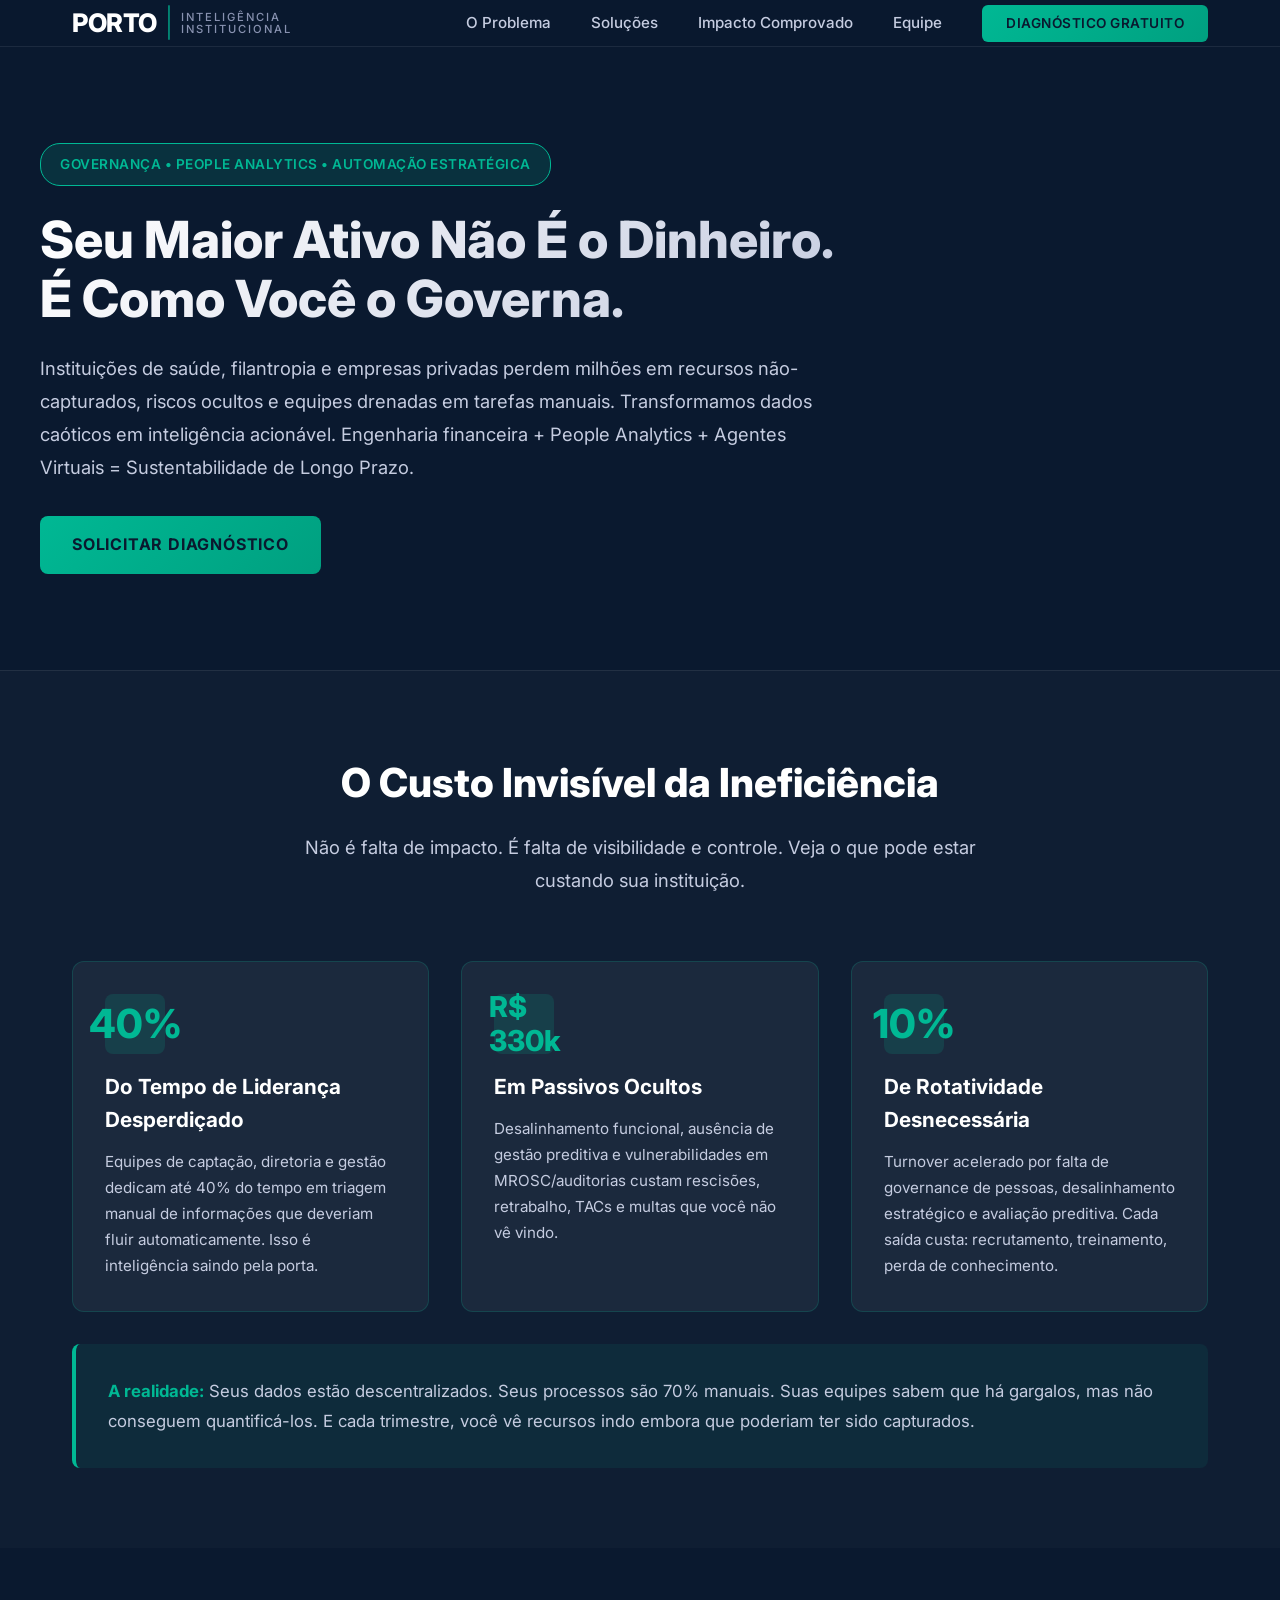
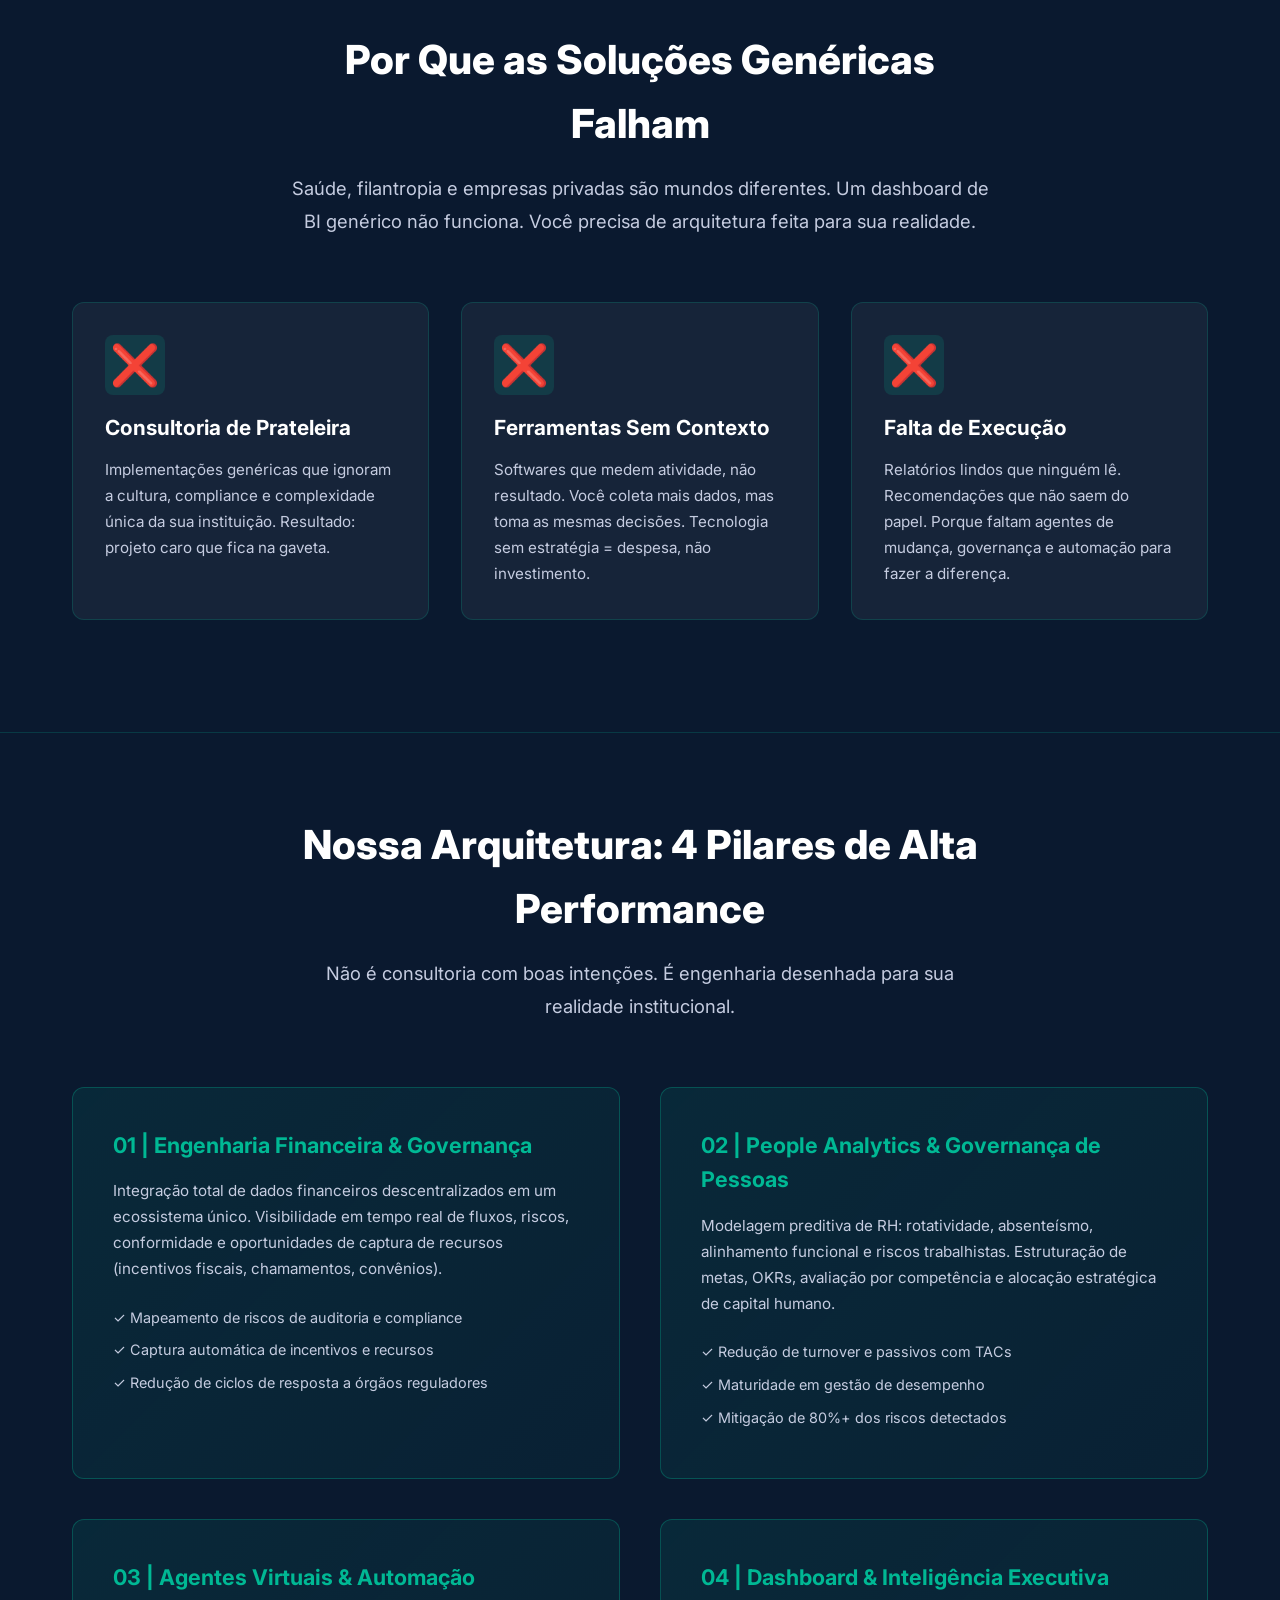
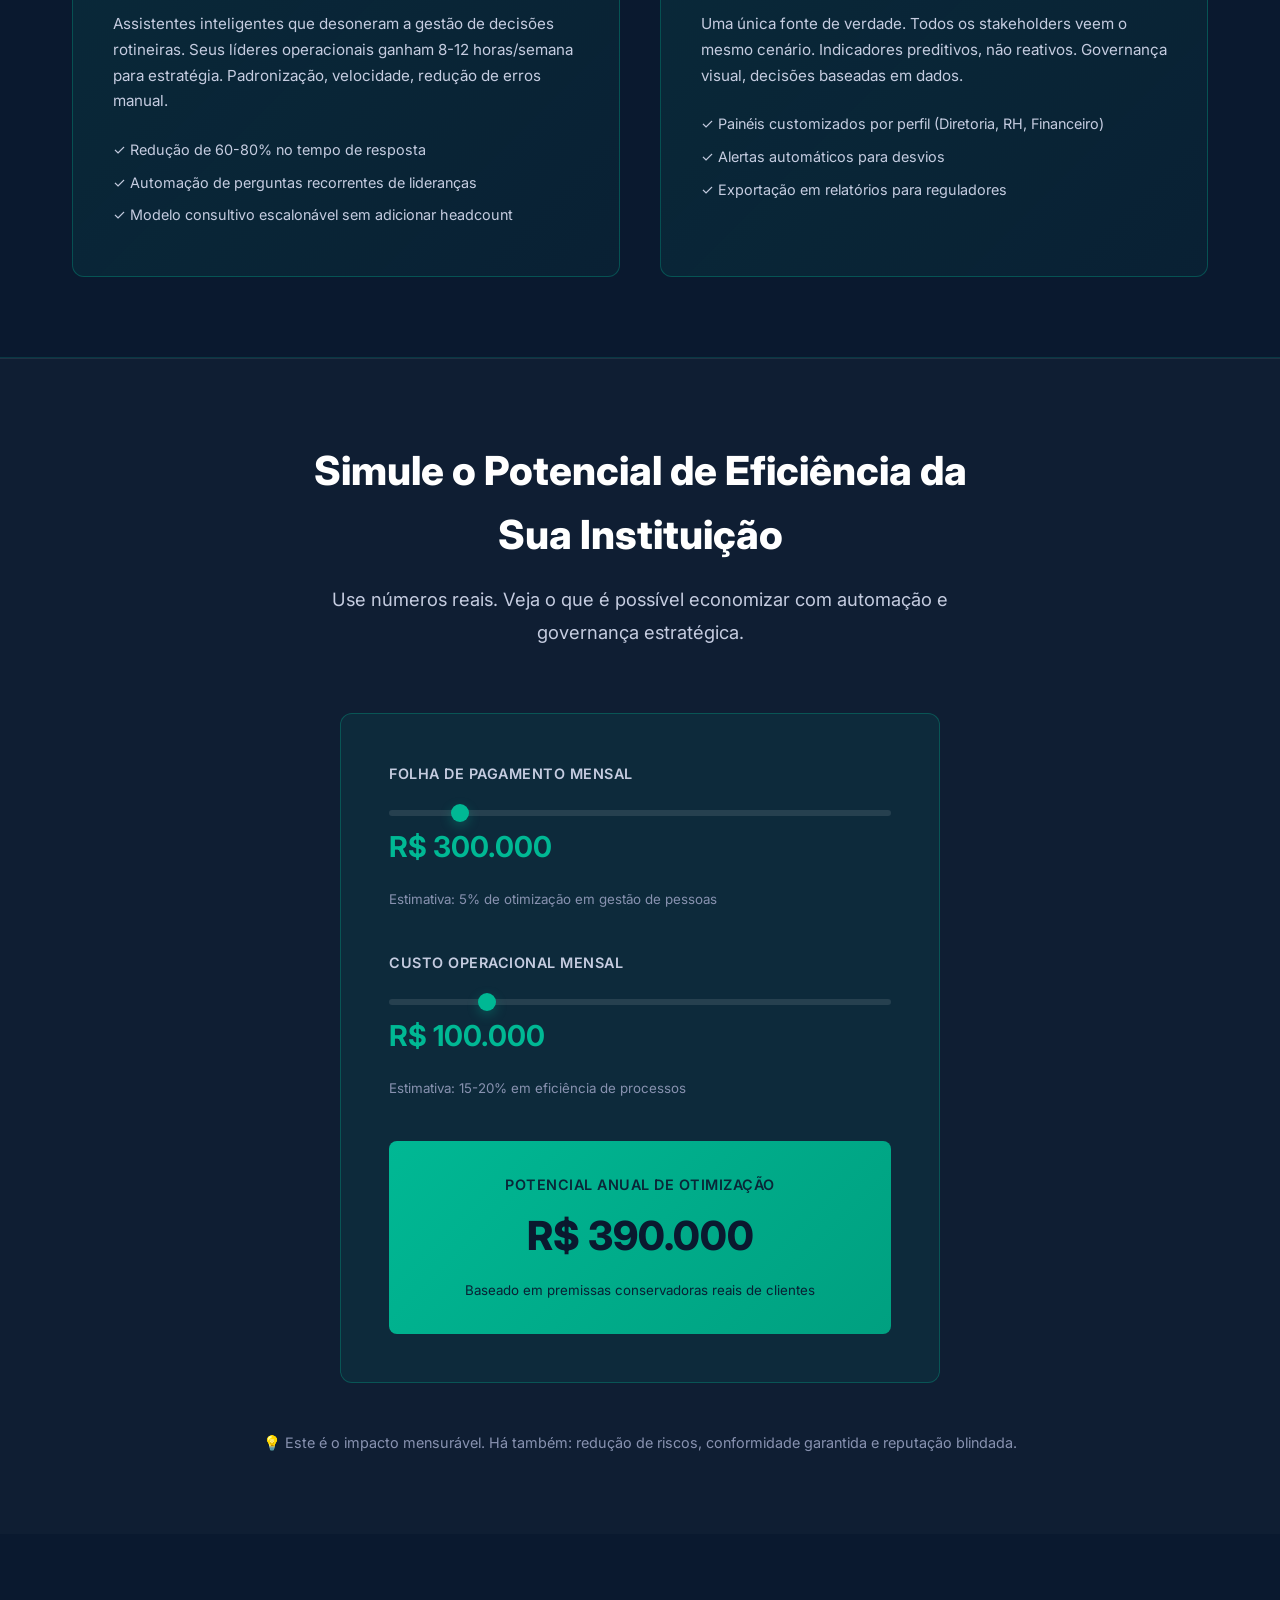
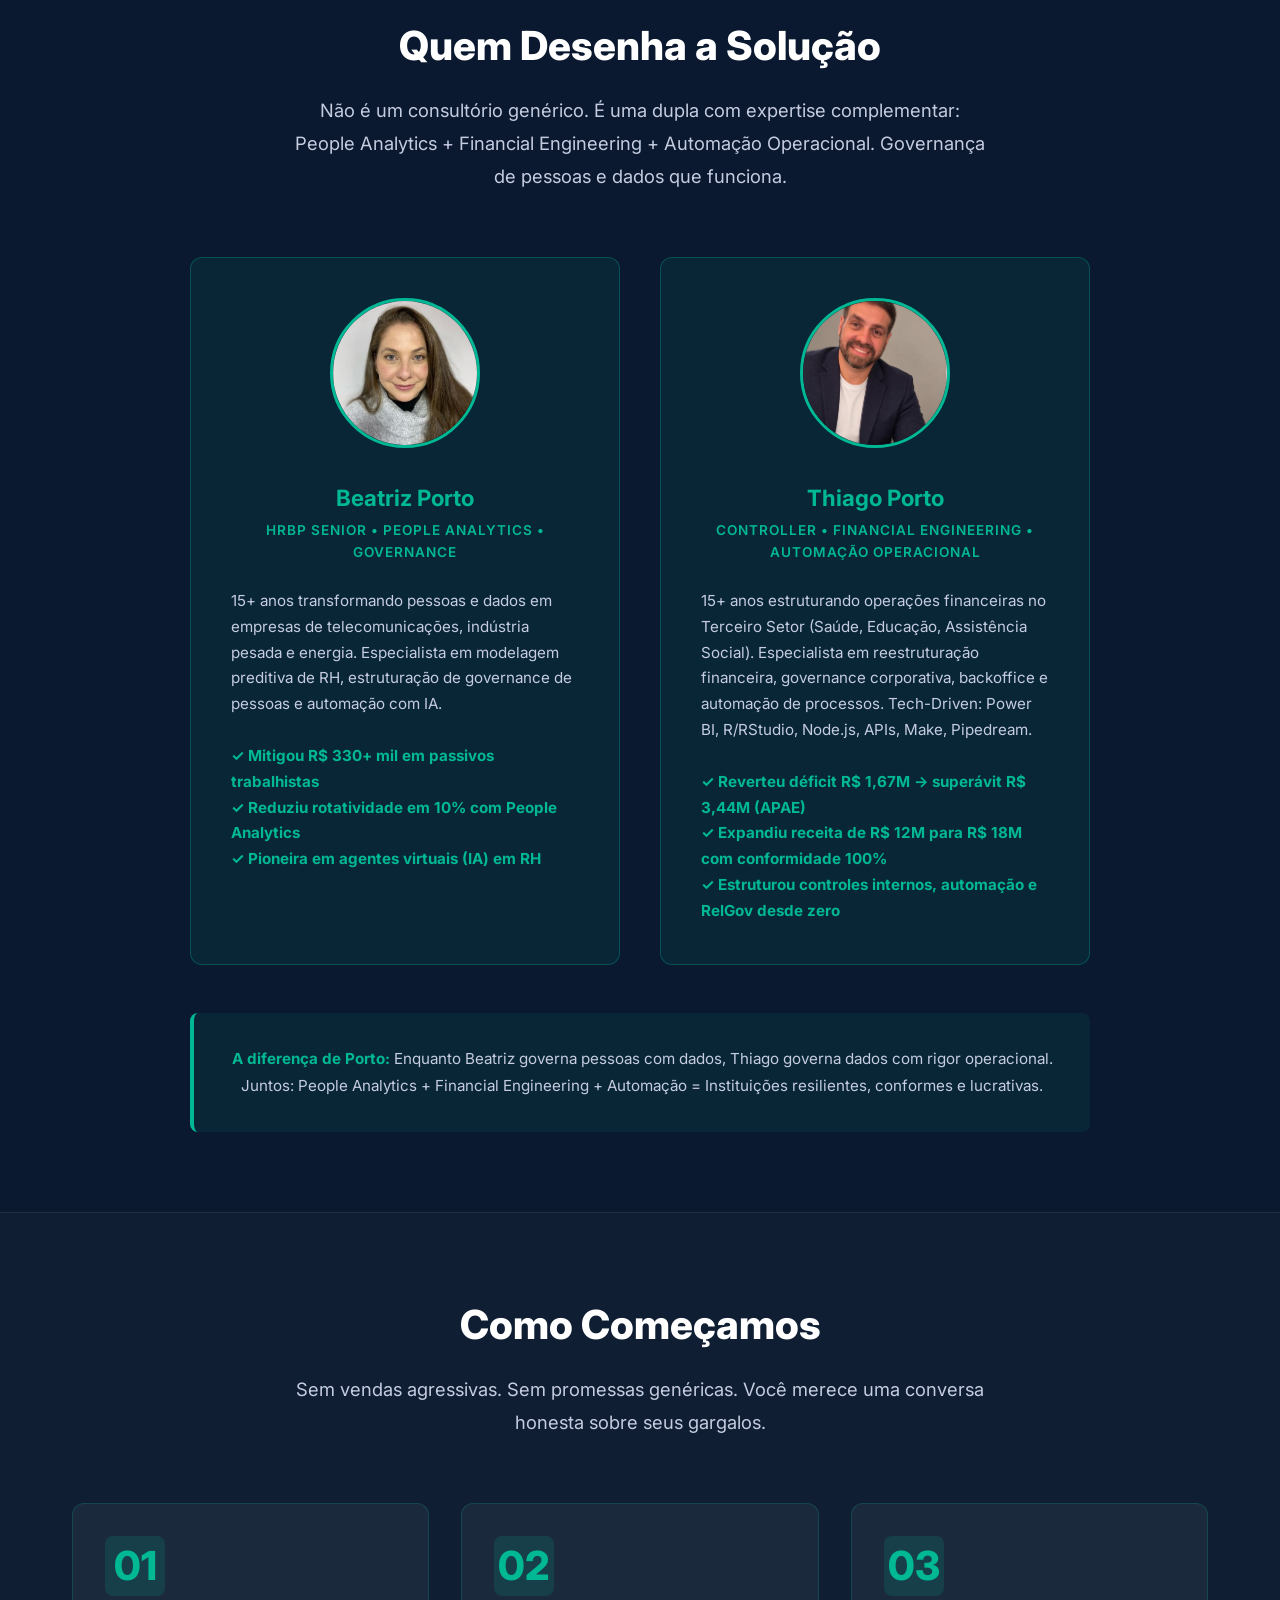
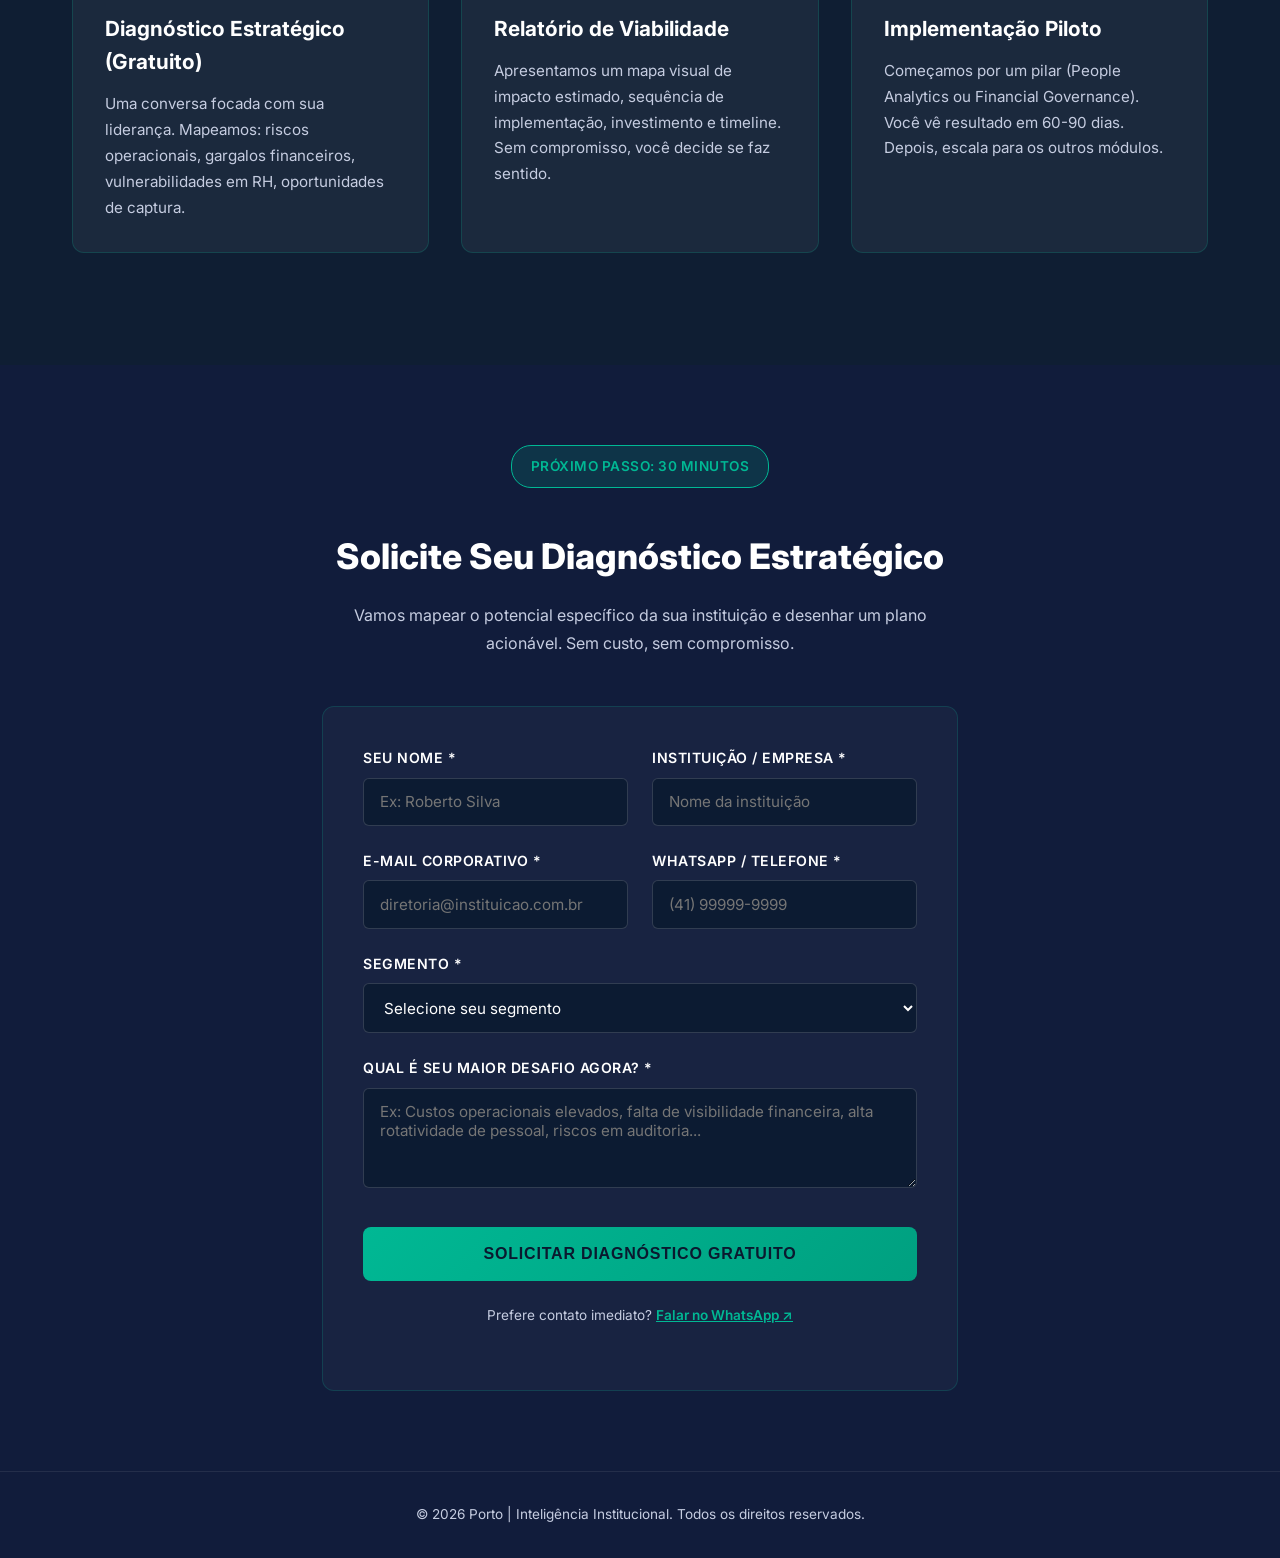
==== commit 0ca88d3d: "fix: atualiza fotos reais de Thiago e Beatriz e ajusta exibicao dos nomes" ====
--- a/index.html
+++ b/index.html
@@ -818,8 +818,8 @@
 
                 <div style="display: grid; grid-template-columns: repeat(auto-fit, minmax(380px, 1fr)); gap: 2.5rem; max-width: 900px; margin: 0 auto;">
                     <div class="card-autoridade">
-                        <img src="data:image/svg+xml,%3Csvg xmlns='http://www.w3.org/2000/svg' width='150' height='150'%3E%3Crect fill='%2300B894' width='150' height='150'/%3E%3Ctext x='50%25' y='50%25' font-size='60' fill='white' text-anchor='middle' dy='.3em' font-family='Arial'%3EBP%3C/text%3E%3C/svg%3E" alt="Beatriz Porto">
-                        <h3>Beatriz C. Porto</h3>
+                        <img src="FotoBeatriz.jpg" alt="Beatriz Porto">
+                        <h3>Beatriz Porto</h3>
                         <div class="titulo">HRBP Senior • People Analytics • Governance</div>
                         <p style="text-align: left; font-size: 0.95rem; line-height: 1.7; color: var(--text-secondary);">
                             15+ anos transformando pessoas e dados em empresas de telecomunicações, indústria pesada e energia. Especialista em modelagem preditiva de RH, estruturação de governance de pessoas e automação com IA.<br><br>
@@ -830,8 +830,8 @@
                     </div>
 
                     <div class="card-autoridade">
-                        <img src="data:image/svg+xml,%3Csvg xmlns='http://www.w3.org/2000/svg' width='150' height='150'%3E%3Crect fill='%2300B894' width='150' height='150'/%3E%3Ctext x='50%25' y='50%25' font-size='60' fill='white' text-anchor='middle' dy='.3em' font-family='Arial'%3ETC%3C/text%3E%3C/svg%3E" alt="Thiago Cardoso Porto">
-                        <h3>Thiago Cardoso Porto</h3>
+                        <img src="LinkedinPhoto.jpg" alt="Thiago Porto">
+                        <h3>Thiago Porto</h3>
                         <div class="titulo">Controller • Financial Engineering • Automação Operacional</div>
                         <p style="text-align: left; font-size: 0.95rem; line-height: 1.7; color: var(--text-secondary);">
                             15+ anos estruturando operações financeiras no Terceiro Setor (Saúde, Educação, Assistência Social). Especialista em reestruturação financeira, governance corporativa, backoffice e automação de processos. Tech-Driven: Power BI, R/RStudio, Node.js, APIs, Make, Pipedream.<br><br>
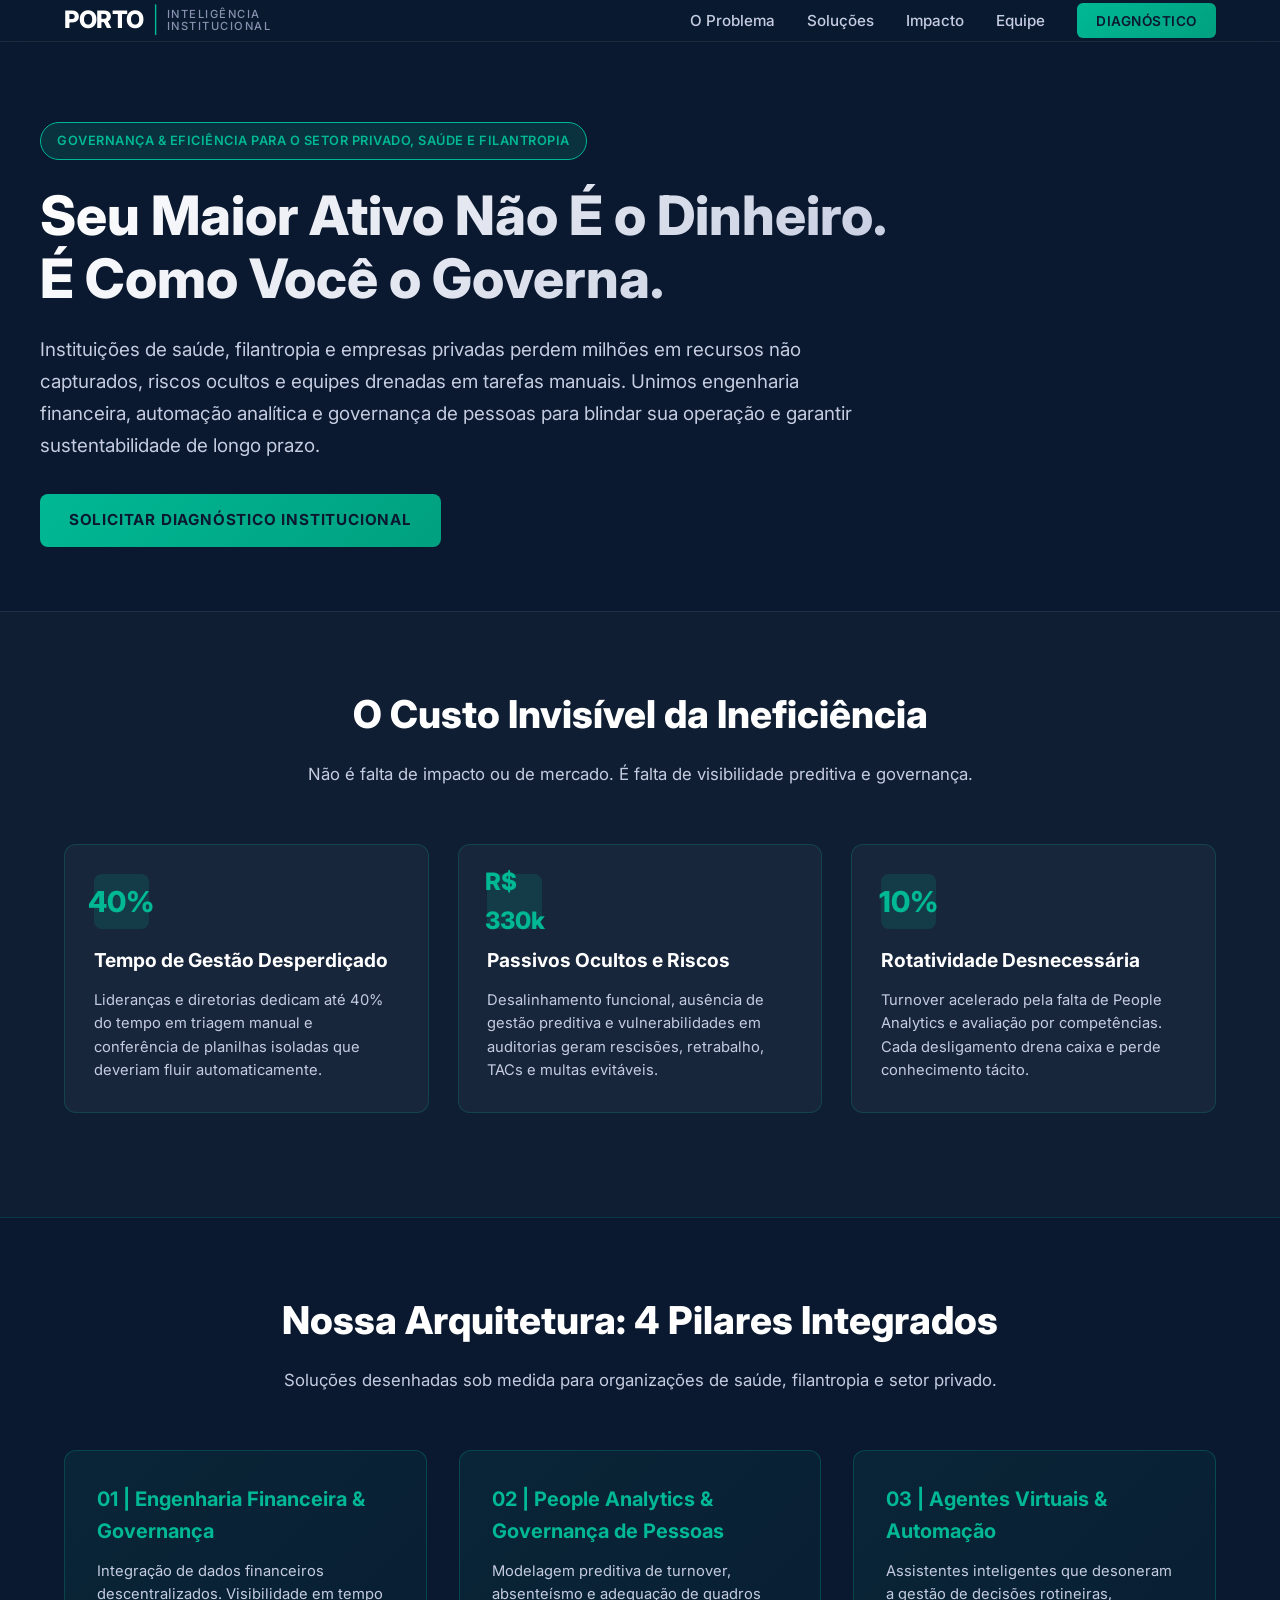
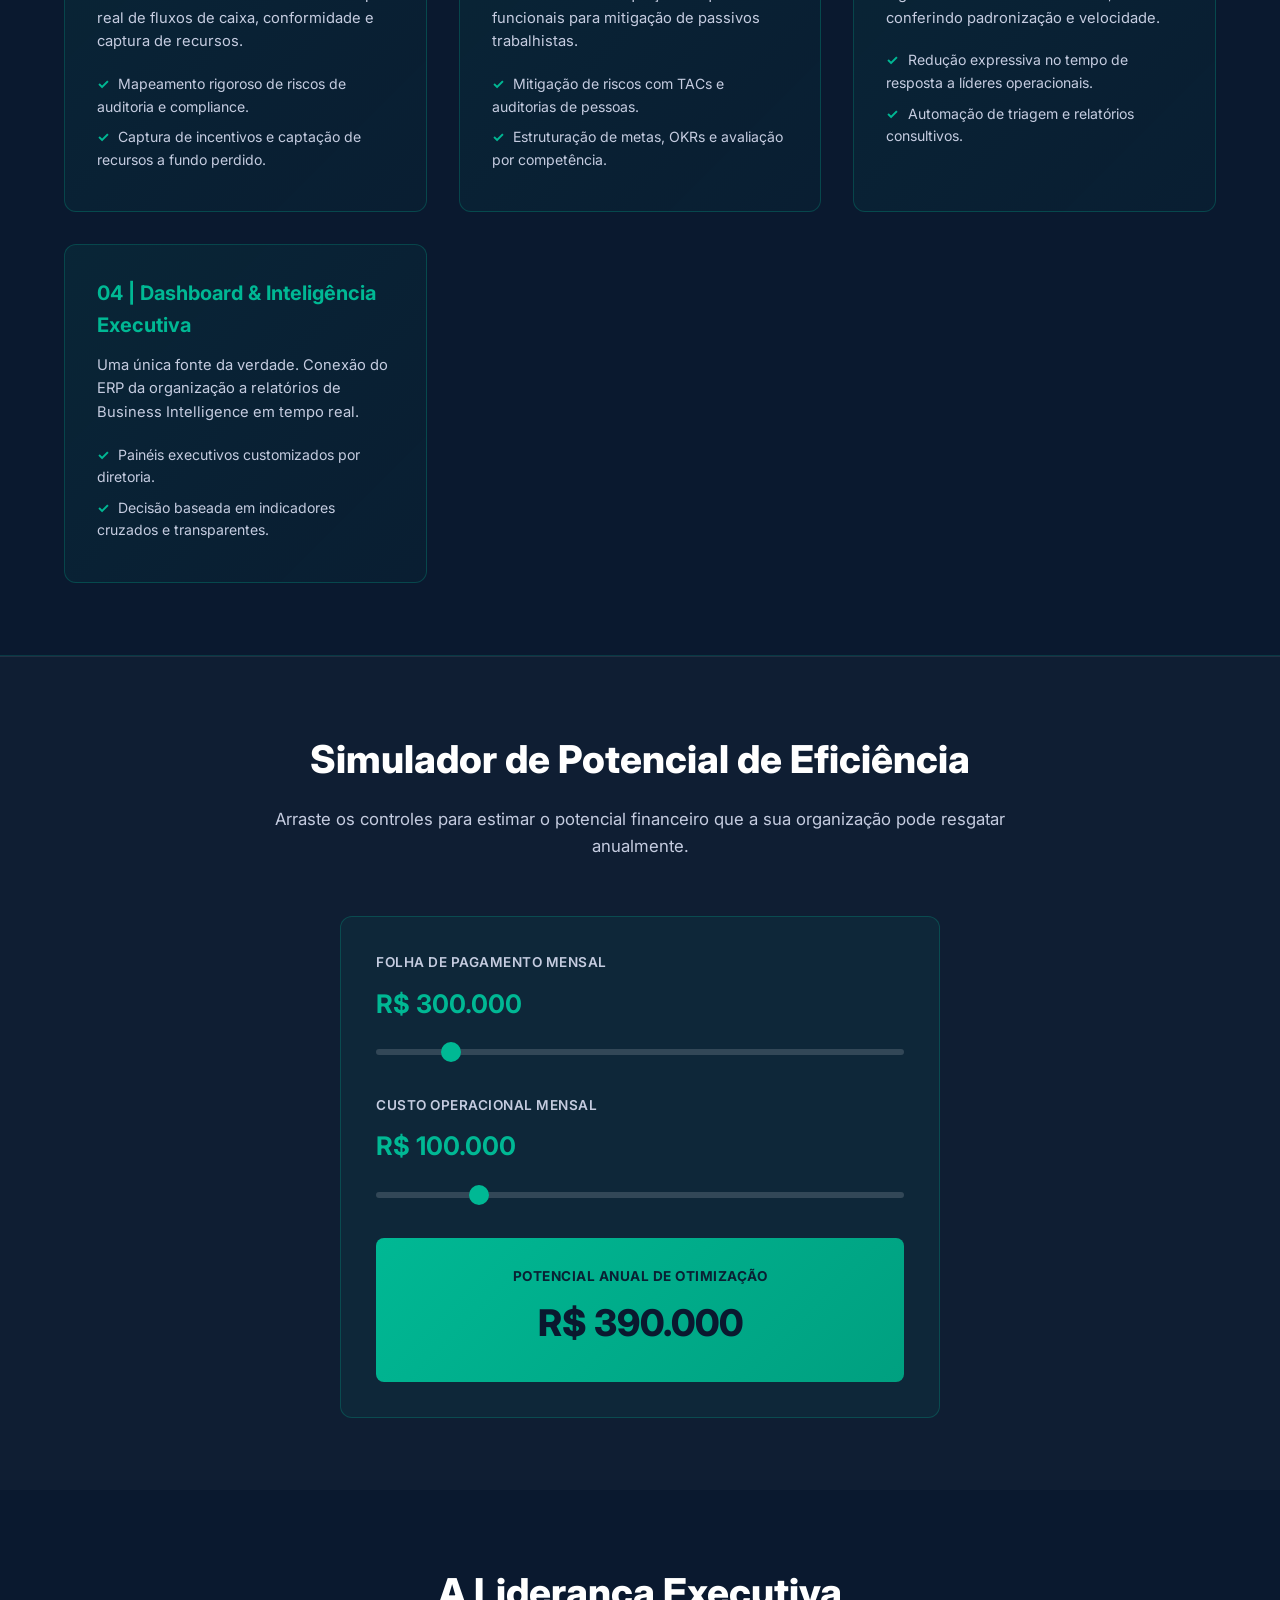
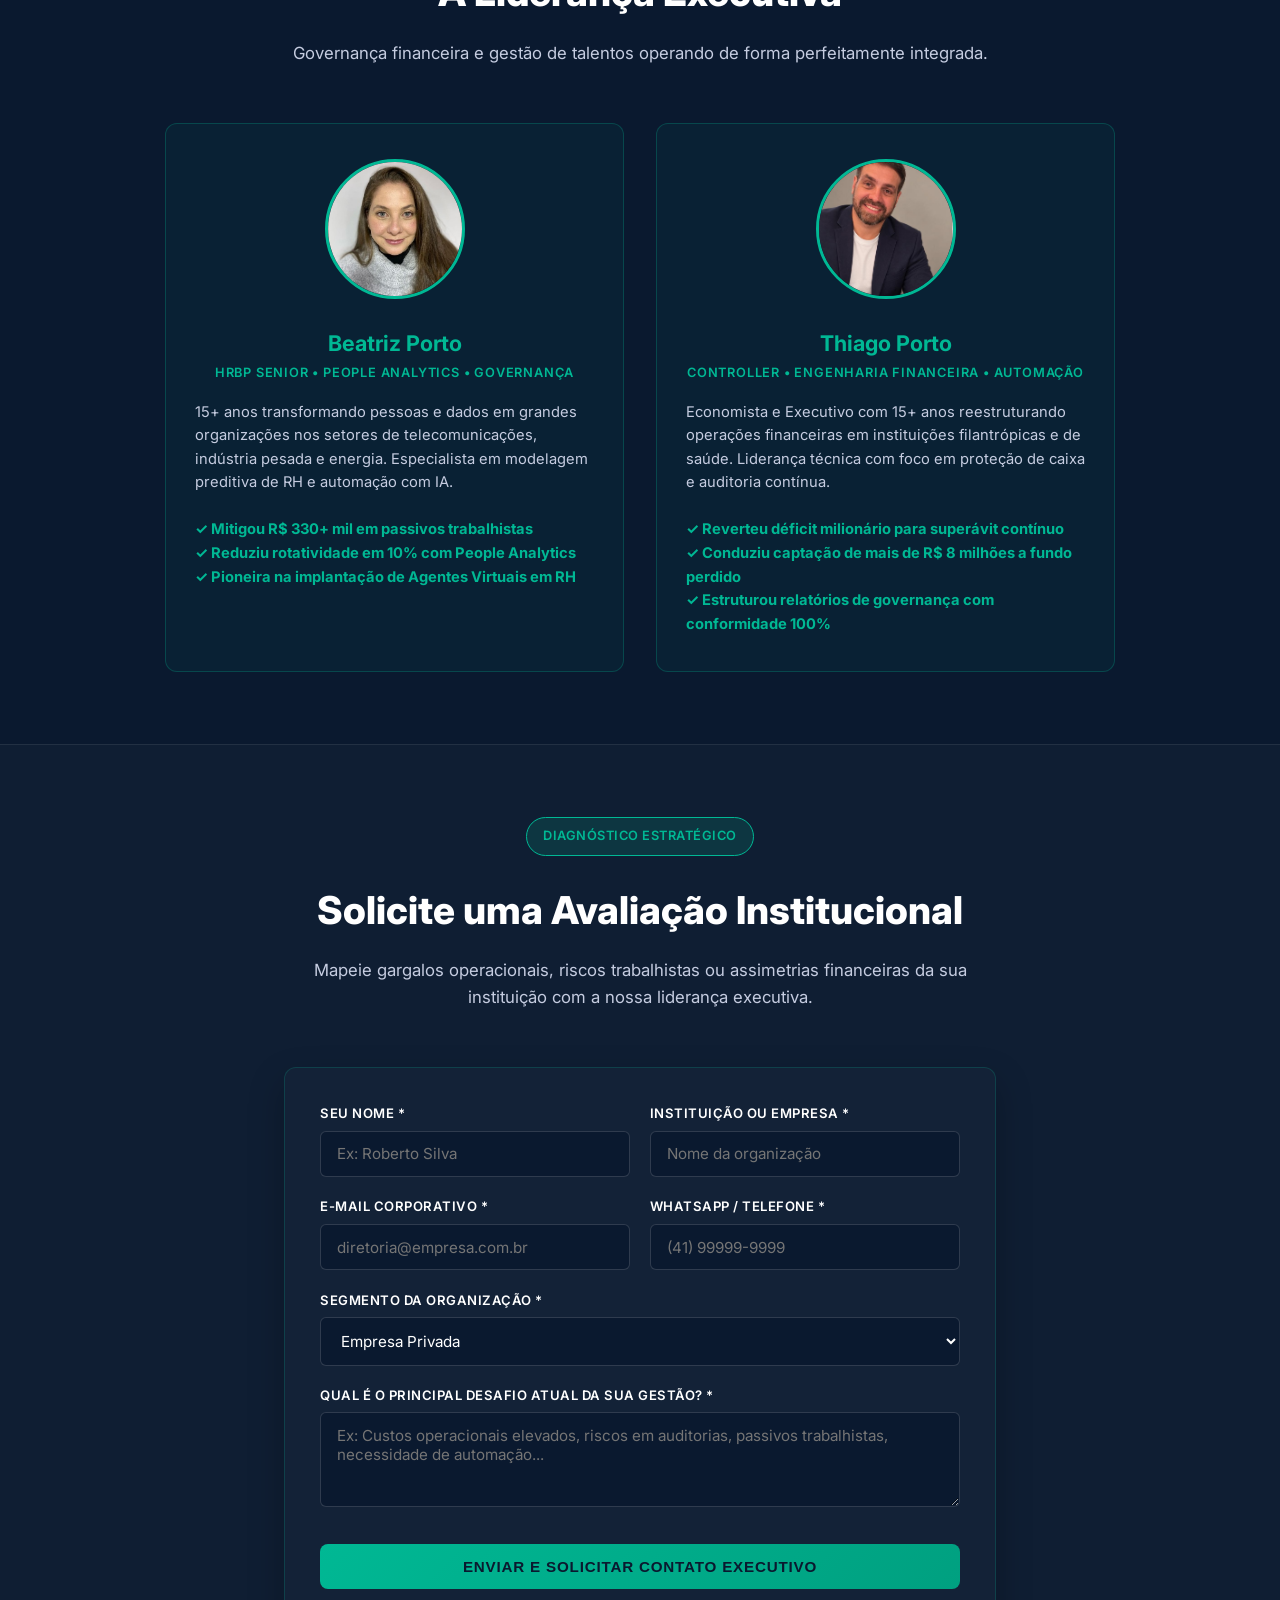
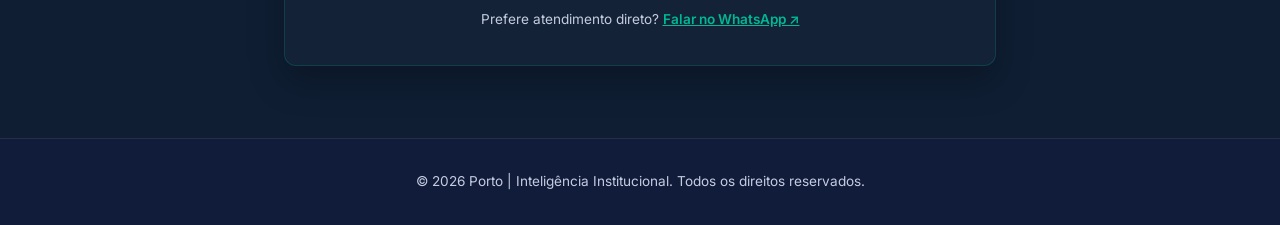
==== commit 28cdb085: "feat: implementa responsividade mobile total com menu retratil e campos adaptados" ====
--- a/index.html
+++ b/index.html
@@ -1,978 +1,887 @@
-﻿<!DOCTYPE html>
-<html lang="pt-BR">
-<head>
-    <meta charset="UTF-8">
-    <meta name="viewport" content="width=device-width, initial-scale=1.0">
-    <meta name="description" content="Porto | Inteligência Institucional. Transforme dados isolados e processos manuais em um ecossistema integrado. Saúde, filantropia e setor privado.">
-    <title>Porto | Inteligência Institucional</title>
-    <link rel="preconnect" href="https://fonts.googleapis.com">
-    <link rel="preconnect" href="https://fonts.gstatic.com" crossorigin>
-    <link href="https://fonts.googleapis.com/css2?family=Inter:wght@300;400;500;600;700;800&display=swap" rel="stylesheet">
-    
-    <style>
-        :root {
-            /* Cores Primárias - Porto Brand */
-            --brand-primary: #00B894;      /* Porto Teal */
-            --brand-dark: #0A192F;          /* Porto Navy */
-            --brand-slate: #8892B0;         /* Porto Slate */
-            --brand-light: #F5F7FA;         /* Porto Light */
-            
-            /* Status & Auxiliares */
-            --status-success: #26D07C;
-            --status-alert: #FFA500;
-            --status-error: #FF4757;
-            --status-info: #4A90E2;
-            
-            /* Cinzas */
-            --gray-100: #F5F7FA;
-            --gray-200: #E8EBF0;
-            --gray-300: #C5CCE0;
-            --gray-500: #8892B0;
-            --gray-700: #3C4858;
-            --gray-900: #0A192F;
-            
-            /* Texto */
-            --text-primary: #FFFFFF;
-            --text-secondary: #C5CCE0;
-            --text-dark-primary: #0A192F;
-            --text-dark-secondary: #3C4858;
-            
-            /* Background */
-            --bg-primary: #0A192F;
-            --bg-secondary: #111C3B;
-        }
-
-        * {
-            margin: 0;
-            padding: 0;
-            box-sizing: border-box;
-        }
-
-        html {
-            scroll-behavior: smooth;
-        }
-
-        body {
-            font-family: 'Inter', -apple-system, BlinkMacSystemFont, 'Segoe UI', sans-serif;
-            background-color: var(--bg-primary);
-            color: var(--text-primary);
-            line-height: 1.6;
-        }
-
-        .container {
-            max-width: 1200px;
-            margin: 0 auto;
-            padding: 0 2rem;
-        }
-
-        /* HEADER & NAVEGAÇÃO */
-        header {
-            background: var(--bg-primary);
-            border-bottom: 1px solid rgba(255, 255, 255, 0.08);
-            position: sticky;
-            top: 0;
-            z-index: 999;
-            backdrop-filter: blur(10px);
-            background-color: rgba(10, 25, 47, 0.95);
-        }
-
-        header nav {
-            display: flex;
-            justify-content: space-between;
-            align-items: center;
-            padding: 1.5rem 0;
-        }
-
-        .logo-link {
-            display: flex !important;
-            align-items: center;
-            gap: 8px;
-            text-decoration: none !important;
-        }
-
-        .logo-link .nome {
-            font-size: 1.6rem;
-            font-weight: 800;
-            color: var(--text-primary);
-            letter-spacing: -0.5px;
-        }
-
-        .logo-link .divider {
-            color: var(--brand-primary);
-            font-size: 1.8rem;
-            font-weight: 300;
-            opacity: 0.8;
-        }
-
-        .logo-link .subtext {
-            font-size: 0.7rem;
-            font-weight: 500;
-            color: var(--brand-slate);
-            letter-spacing: 2px;
-            text-transform: uppercase;
-            line-height: 1.1;
-        }
-
-        header ul {
-            display: flex;
-            list-style: none;
-            gap: 2.5rem;
-            align-items: center;
-        }
-
-        header a {
-            color: var(--text-secondary);
-            text-decoration: none;
-            font-weight: 500;
-            font-size: 0.95rem;
-            transition: color 0.3s ease;
-        }
-
-        header a:hover {
-            color: var(--brand-primary);
-        }
-
-        .btn-nav {
-            background: linear-gradient(135deg, var(--brand-primary) 0%, #00A080 100%);
-            color: var(--bg-primary) !important;
-            padding: 0.65rem 1.5rem;
-            border-radius: 6px;
-            font-weight: 600;
-            text-transform: uppercase;
-            letter-spacing: 0.5px;
-            font-size: 0.85rem;
-            transition: all 0.3s ease;
-        }
-
-        .btn-nav:hover {
-            transform: translateY(-2px);
-            box-shadow: 0 8px 24px rgba(0, 184, 148, 0.25);
-        }
-
-        /* HERO SECTION */
-        .hero {
-            padding: 6rem 0;
-            text-align: left;
-        }
-
-        .hero-content {
-            max-width: 800px;
-        }
-
-        .badge {
-            display: inline-block;
-            background: rgba(0, 184, 148, 0.15);
-            border: 1px solid var(--brand-primary);
-            color: var(--brand-primary);
-            padding: 0.6rem 1.2rem;
-            border-radius: 20px;
-            font-size: 0.85rem;
-            font-weight: 600;
-            letter-spacing: 0.5px;
-            text-transform: uppercase;
-            margin-bottom: 1.5rem;
-        }
-
-        .hero h1 {
-            font-size: 3.2rem;
-            font-weight: 800;
-            line-height: 1.15;
-            margin-bottom: 1.5rem;
-            background: linear-gradient(135deg, #FFFFFF 0%, #C5CCE0 100%);
-            -webkit-background-clip: text;
-            -webkit-text-fill-color: transparent;
-            background-clip: text;
-        }
-
-        .hero p {
-            font-size: 1.15rem;
-            line-height: 1.8;
-            color: var(--text-secondary);
-            margin-bottom: 2rem;
-        }
-
-        .hero-actions {
-            display: flex;
-            gap: 1.5rem;
-            flex-wrap: wrap;
-        }
-
-        .btn-primary {
-            background: linear-gradient(135deg, var(--brand-primary) 0%, #00A080 100%);
-            color: var(--bg-primary);
-            padding: 1rem 2rem;
-            border-radius: 8px;
-            border: none;
-            font-weight: 700;
-            font-size: 1rem;
-            text-transform: uppercase;
-            letter-spacing: 0.8px;
-            cursor: pointer;
-            transition: all 0.3s ease;
-            text-decoration: none;
-            display: inline-flex;
-            align-items: center;
-            justify-content: center;
-        }
-
-        .btn-primary:hover {
-            transform: translateY(-3px);
-            box-shadow: 0 16px 40px rgba(0, 184, 148, 0.3);
-        }
-
-        .btn-primary:active {
-            transform: translateY(-1px);
-        }
-
-        /* SEÇÕES */
-        section {
-            padding: 5rem 0;
-        }
-
-        .section-light {
-            background: rgba(255, 255, 255, 0.02);
-            border-top: 1px solid rgba(255, 255, 255, 0.08);
-        }
-
-        .section-dark {
-            background: var(--bg-primary);
-        }
-
-        .section-dark-divider {
-            border-top: 1px solid rgba(0, 184, 148, 0.2);
-            border-bottom: 1px solid rgba(0, 184, 148, 0.2);
-        }
-
-        .section-header {
-            text-align: center;
-            margin-bottom: 4rem;
-            max-width: 700px;
-            margin-left: auto;
-            margin-right: auto;
-        }
-
-        .section-header h2 {
-            font-size: 2.5rem;
-            font-weight: 800;
-            margin-bottom: 1rem;
-            color: var(--text-primary);
-        }
-
-        .section-header p {
-            font-size: 1.15rem;
-            color: var(--text-secondary);
-            line-height: 1.8;
-        }
-
-        /* GRIDS */
-        .grid-3 {
-            display: grid;
-            grid-template-columns: repeat(auto-fit, minmax(320px, 1fr));
-            gap: 2rem;
-            margin-bottom: 2rem;
-        }
-
-        .grid-2 {
-            display: grid;
-            grid-template-columns: repeat(auto-fit, minmax(380px, 1fr));
-            gap: 2.5rem;
-        }
-
-        /* CARDS - RISCO */
-        .card-risco {
-            background: rgba(255, 255, 255, 0.05);
-            border: 1px solid rgba(0, 184, 148, 0.2);
-            border-radius: 12px;
-            padding: 2rem;
-            transition: all 0.3s ease;
-        }
-
-        .card-risco:hover {
-            background: rgba(0, 184, 148, 0.1);
-            border-color: var(--brand-primary);
-            transform: translateY(-4px);
-        }
-
-        .icon-box {
-            font-size: 2.5rem;
-            font-weight: 800;
-            color: var(--brand-primary);
-            margin-bottom: 1rem;
-            background: rgba(0, 184, 148, 0.15);
-            width: 60px;
-            height: 60px;
-            display: flex;
-            align-items: center;
-            justify-content: center;
-            border-radius: 8px;
-        }
-
-        .card-risco h3 {
-            font-size: 1.3rem;
-            font-weight: 700;
-            margin-bottom: 0.8rem;
-            color: var(--text-primary);
-        }
-
-        .card-risco p {
-            font-size: 0.95rem;
-            color: var(--text-secondary);
-            line-height: 1.7;
-        }
-
-        /* CARDS - SOLUÇÃO */
-        .card-solucao {
-            background: linear-gradient(135deg, rgba(0, 184, 148, 0.1) 0%, rgba(0, 184, 148, 0.05) 100%);
-            border: 1px solid rgba(0, 184, 148, 0.3);
-            border-radius: 12px;
-            padding: 2.5rem;
-            transition: all 0.3s ease;
-        }
-
-        .card-solucao:hover {
-            border-color: var(--brand-primary);
-            background: linear-gradient(135deg, rgba(0, 184, 148, 0.15) 0%, rgba(0, 184, 148, 0.08) 100%);
-            transform: translateY(-6px);
-        }
-
-        .card-solucao h3 {
-            font-size: 1.35rem;
-            font-weight: 700;
-            margin-bottom: 1rem;
-            color: var(--brand-primary);
-        }
-
-        .card-solucao p {
-            font-size: 0.95rem;
-            color: var(--text-secondary);
-            line-height: 1.7;
-            margin-bottom: 1.5rem;
-        }
-
-        .check-list {
-            list-style: none;
-        }
-
-        .check-list li {
-            font-size: 0.9rem;
-            margin-bottom: 0.6rem;
-            color: var(--text-secondary);
-        }
-
-        .check-list li::before {
-            color: var(--brand-primary);
-            font-weight: 700;
-            margin-right: 0.5rem;
-        }
-
-        /* CALCULADORA */
-        .calc-container {
-            background: rgba(0, 184, 148, 0.08);
-            border: 1px solid rgba(0, 184, 148, 0.3);
-            border-radius: 12px;
-            padding: 3rem;
-            max-width: 600px;
-            margin: 0 auto;
-        }
-
-        .calc-field {
-            margin-bottom: 2.5rem;
-        }
-
-        .calc-label {
-            font-size: 0.9rem;
-            font-weight: 600;
-            color: var(--text-secondary);
-            margin-bottom: 0.8rem;
-            display: block;
-            text-transform: uppercase;
-            letter-spacing: 0.5px;
-        }
-
-        .calc-value {
-            font-size: 1.8rem;
-            font-weight: 700;
-            color: var(--brand-primary);
-            margin-bottom: 1rem;
-        }
-
-        input[type="range"] {
-            width: 100%;
-            height: 6px;
-            border-radius: 3px;
-            background: rgba(255, 255, 255, 0.1);
-            outline: none;
-            -webkit-appearance: none;
-        }
-
-        input[type="range"]::-webkit-slider-thumb {
-            -webkit-appearance: none;
-            appearance: none;
-            width: 18px;
-            height: 18px;
-            border-radius: 50%;
-            background: var(--brand-primary);
-            cursor: pointer;
-            transition: all 0.2s ease;
-            box-shadow: 0 4px 12px rgba(0, 184, 148, 0.3);
-        }
-
-        input[type="range"]::-moz-range-thumb {
-            width: 18px;
-            height: 18px;
-            border-radius: 50%;
-            background: var(--brand-primary);
-            cursor: pointer;
-            border: none;
-            transition: all 0.2s ease;
-            box-shadow: 0 4px 12px rgba(0, 184, 148, 0.3);
-        }
-
-        .calc-total {
-            background: linear-gradient(135deg, var(--brand-primary) 0%, #00A080 100%);
-            color: var(--bg-primary);
-            padding: 2rem;
-            border-radius: 8px;
-            text-align: center;
-            margin-top: 2rem;
-        }
-
-        .calc-total-label {
-            font-size: 0.9rem;
-            font-weight: 600;
-            text-transform: uppercase;
-            letter-spacing: 0.5px;
-            opacity: 0.9;
-            margin-bottom: 0.5rem;
-        }
-
-        .calc-total-value {
-            font-size: 2.5rem;
-            font-weight: 800;
-        }
-
-        /* AUTORIDADE */
-        .card-autoridade {
-            background: rgba(0, 184, 148, 0.08);
-            border: 1px solid rgba(0, 184, 148, 0.3);
-            border-radius: 12px;
-            padding: 2.5rem;
-            text-align: center;
-            max-width: 500px;
-            margin: 0 auto;
-        }
-
-        .card-autoridade img {
-            width: 150px;
-            height: 150px;
-            border-radius: 50%;
-            border: 3px solid var(--brand-primary);
-            object-fit: cover;
-            margin-bottom: 1.5rem;
-        }
-
-        .card-autoridade h3 {
-            font-size: 1.4rem;
-            color: var(--brand-primary);
-            margin-bottom: 0.3rem;
-        }
-
-        .card-autoridade .titulo {
-            color: var(--brand-primary);
-            font-weight: 600;
-            font-size: 0.85rem;
-            text-transform: uppercase;
-            letter-spacing: 1px;
-            margin-bottom: 1.5rem;
-        }
-
-        .card-autoridade p {
-            text-align: left;
-            font-size: 0.95rem;
-            line-height: 1.7;
-            color: var(--text-secondary);
-        }
-
-        /* FORMULÁRIO */
-        form {
-            background: rgba(255, 255, 255, 0.03);
-            border: 1px solid rgba(0, 184, 148, 0.2);
-            border-radius: 12px;
-            padding: 2.5rem;
-        }
-
-        label {
-            display: block;
-            color: var(--text-primary);
-            font-size: 0.88rem;
-            margin-bottom: 0.5rem;
-            font-weight: 600;
-            text-transform: uppercase;
-            letter-spacing: 0.5px;
-        }
-
-        input[type="text"],
-        input[type="email"],
-        input[type="tel"],
-        select,
-        textarea {
-            width: 100%;
-            padding: 0.85rem 1rem;
-            border-radius: 6px;
-            border: 1px solid rgba(255, 255, 255, 0.15);
-            background: rgba(10, 25, 47, 0.8);
-            color: var(--text-primary);
-            font-size: 0.95rem;
-            font-family: 'Inter', sans-serif;
-            transition: all 0.2s ease;
-        }
-
-        input[type="text"]:focus,
-        input[type="email"]:focus,
-        input[type="tel"]:focus,
-        select:focus,
-        textarea:focus {
-            border-color: var(--brand-primary);
-            background: rgba(10, 25, 47, 0.95);
-            box-shadow: 0 0 0 3px rgba(0, 184, 148, 0.1);
-            outline: none;
-        }
-
-        select option {
-            background: var(--bg-primary);
-            color: var(--text-primary);
-        }
-
-        textarea {
-            resize: vertical;
-            min-height: 100px;
-        }
-
-        form > div {
-            margin-bottom: 1.5rem;
-        }
-
-        /* FOOTER */
-        footer {
-            background: var(--bg-secondary);
-            border-top: 1px solid rgba(255, 255, 255, 0.08);
-            padding: 2rem 0;
-            text-align: center;
-            color: var(--text-secondary);
-        }
-
-        footer p {
-            font-size: 0.85rem;
-        }
-
-        /* RESPONSIVE */
-        @media (max-width: 768px) {
-            header ul {
-                gap: 1rem;
-                font-size: 0.85rem;
-            }
-            
-            .hero h1 {
-                font-size: 2.2rem;
-            }
-            
-            .section-header h2 {
-                font-size: 1.8rem;
-            }
-            
-            .calc-container {
-                padding: 2rem;
-            }
-            
-            form {
-                padding: 1.5rem;
-            }
-            
-            input[type="text"],
-            input[type="email"],
-            input[type="tel"],
-            select,
-            textarea {
-                font-size: 16px;
-            }
-        }
-
-        @media (max-width: 480px) {
-            header ul {
-                flex-wrap: wrap;
-                gap: 0.8rem;
-            }
-            
-            .hero {
-                padding: 3rem 0;
-            }
-            
-            .hero h1 {
-                font-size: 1.8rem;
-            }
-            
-            section {
-                padding: 3rem 0;
-            }
-            
-            .grid-2 {
-                grid-template-columns: 1fr;
-            }
-            
-            .badge {
-                font-size: 0.75rem;
-            }
-        }
-    </style>
-</head>
-<body>
-    <header>
-        <nav class="container">
-            <!-- Logo Wordmark -->
-            <a href="#" class="logo-link" style="text-decoration: none;">
-                <span class="nome">PORTO</span>
-                <span class="divider">|</span>
-                <span class="subtext">Inteligência<br>Institucional</span>
-            </a>
-
-            <ul>
-                <li><a href="#problema">O Problema</a></li>
-                <li><a href="#solucoes">Soluções</a></li>
-                <li><a href="#impacto">Impacto Comprovado</a></li>
-                <li><a href="#equipe">Equipe</a></li>
-                <li><a href="#contato" class="btn-nav">Diagnóstico Gratuito</a></li>
-            </ul>
-        </nav>
-    </header>
-
-    <main>
-        <!-- HERO SECTION -->
-        <div class="hero container">
-            <div class="hero-content">
-                <span class="badge">Governança • People Analytics • Automação Estratégica</span>
-                <h1>Seu Maior Ativo Não É o Dinheiro.<br>É Como Você o Governa.</h1>
-                <p>Instituições de saúde, filantropia e empresas privadas perdem milhões em recursos não-capturados, riscos ocultos e equipes drenadas em tarefas manuais. Transformamos dados caóticos em inteligência acionável. Engenharia financeira + People Analytics + Agentes Virtuais = Sustentabilidade de Longo Prazo.</p>
-                <div class="hero-actions">
-                    <a href="#contato" class="btn-primary">Solicitar Diagnóstico</a>
-                </div>
-            </div>
-        </div>
-
-        <!-- SEÇÃO 1: O PROBLEMA -->
-        <section id="problema" class="section-light">
-            <div class="container">
-                <div class="section-header">
-                    <h2>O Custo Invisível da Ineficiência</h2>
-                    <p>Não é falta de impacto. É falta de visibilidade e controle. Veja o que pode estar custando sua instituição.</p>
-                </div>
-                
-                <div class="grid-3">
-                    <div class="card-risco">
-                        <div class="icon-box">40%</div>
-                        <h3>Do Tempo de Liderança Desperdiçado</h3>
-                        <p>Equipes de captação, diretoria e gestão dedicam até 40% do tempo em triagem manual de informações que deveriam fluir automaticamente. Isso é inteligência saindo pela porta.</p>
-                    </div>
-                    <div class="card-risco">
-                        <div class="icon-box" style="font-size: 1.8rem; line-height: 1.2;">R$ 330k</div>
-                        <h3>Em Passivos Ocultos</h3>
-                        <p>Desalinhamento funcional, ausência de gestão preditiva e vulnerabilidades em MROSC/auditorias custam rescisões, retrabalho, TACs e multas que você não vê vindo.</p>
-                    </div>
-                    <div class="card-risco">
-                        <div class="icon-box">10%</div>
-                        <h3>De Rotatividade Desnecessária</h3>
-                        <p>Turnover acelerado por falta de governance de pessoas, desalinhamento estratégico e avaliação preditiva. Cada saída custa: recrutamento, treinamento, perda de conhecimento.</p>
-                    </div>
-                </div>
-
-                <div style="margin-top: 2rem; padding: 2rem; background: rgba(0, 184, 148, 0.08); border-left: 4px solid var(--brand-primary); border-radius: 8px;">
-                    <p style="font-size: 1.05rem; color: var(--text-secondary); line-height: 1.8;">
-                        <strong style="color: var(--brand-primary);">A realidade:</strong> Seus dados estão descentralizados. Seus processos são 70% manuais. Suas equipes sabem que há gargalos, mas não conseguem quantificá-los. E cada trimestre, você vê recursos indo embora que poderiam ter sido capturados.
-                    </p>
-                </div>
-            </div>
-        </section>
-
-        <!-- SEÇÃO 2: POR QUE ACONTECE? -->
-        <section class="section-dark">
-            <div class="container">
-                <div class="section-header">
-                    <h2>Por Que as Soluções Genéricas Falham</h2>
-                    <p>Saúde, filantropia e empresas privadas são mundos diferentes. Um dashboard de BI genérico não funciona. Você precisa de arquitetura feita para sua realidade.</p>
-                </div>
-
-                <div class="grid-3">
-                    <div class="card-risco">
-                        <div class="icon-box">❌</div>
-                        <h3>Consultoria de Prateleira</h3>
-                        <p>Implementações genéricas que ignoram a cultura, compliance e complexidade única da sua instituição. Resultado: projeto caro que fica na gaveta.</p>
-                    </div>
-                    <div class="card-risco">
-                        <div class="icon-box">❌</div>
-                        <h3>Ferramentas Sem Contexto</h3>
-                        <p>Softwares que medem atividade, não resultado. Você coleta mais dados, mas toma as mesmas decisões. Tecnologia sem estratégia = despesa, não investimento.</p>
-                    </div>
-                    <div class="card-risco">
-                        <div class="icon-box">❌</div>
-                        <h3>Falta de Execução</h3>
-                        <p>Relatórios lindos que ninguém lê. Recomendações que não saem do papel. Porque faltam agentes de mudança, governança e automação para fazer a diferença.</p>
-                    </div>
-                </div>
-            </div>
-        </section>
-
-        <!-- SEÇÃO 3: SOLUÇÕES -->
-        <section id="solucoes" class="section-dark section-dark-divider">
-            <div class="container">
-                <div class="section-header">
-                    <h2>Nossa Arquitetura: 4 Pilares de Alta Performance</h2>
-                    <p>Não é consultoria com boas intenções. É engenharia desenhada para sua realidade institucional.</p>
-                </div>
-
-                <div class="grid-2">
-                    <div class="card-solucao">
-                        <h3>01 | Engenharia Financeira & Governança</h3>
-                        <p>Integração total de dados financeiros descentralizados em um ecossistema único. Visibilidade em tempo real de fluxos, riscos, conformidade e oportunidades de captura de recursos (incentivos fiscais, chamamentos, convênios).</p>
-                        <ul class="check-list">
-                            <li>✓ Mapeamento de riscos de auditoria e compliance</li>
-                            <li>✓ Captura automática de incentivos e recursos</li>
-                            <li>✓ Redução de ciclos de resposta a órgãos reguladores</li>
-                        </ul>
-                    </div>
-
-                    <div class="card-solucao">
-                        <h3>02 | People Analytics & Governança de Pessoas</h3>
-                        <p>Modelagem preditiva de RH: rotatividade, absenteísmo, alinhamento funcional e riscos trabalhistas. Estruturação de metas, OKRs, avaliação por competência e alocação estratégica de capital humano.</p>
-                        <ul class="check-list">
-                            <li>✓ Redução de turnover e passivos com TACs</li>
-                            <li>✓ Maturidade em gestão de desempenho</li>
-                            <li>✓ Mitigação de 80%+ dos riscos detectados</li>
-                        </ul>
-                    </div>
-
-                    <div class="card-solucao">
-                        <h3>03 | Agentes Virtuais & Automação</h3>
-                        <p>Assistentes inteligentes que desoneram a gestão de decisões rotineiras. Seus líderes operacionais ganham 8-12 horas/semana para estratégia. Padronização, velocidade, redução de erros manual.</p>
-                        <ul class="check-list">
-                            <li>✓ Redução de 60-80% no tempo de resposta</li>
-                            <li>✓ Automação de perguntas recorrentes de lideranças</li>
-                            <li>✓ Modelo consultivo escalonável sem adicionar headcount</li>
-                        </ul>
-                    </div>
-
-                    <div class="card-solucao">
-                        <h3>04 | Dashboard & Inteligência Executiva</h3>
-                        <p>Uma única fonte de verdade. Todos os stakeholders veem o mesmo cenário. Indicadores preditivos, não reativos. Governança visual, decisões baseadas em dados.</p>
-                        <ul class="check-list">
-                            <li>✓ Painéis customizados por perfil (Diretoria, RH, Financeiro)</li>
-                            <li>✓ Alertas automáticos para desvios</li>
-                            <li>✓ Exportação em relatórios para reguladores</li>
-                        </ul>
-                    </div>
-                </div>
-            </div>
-        </section>
-
-        <!-- SEÇÃO 4: CALCULADORA DE IMPACTO -->
-        <section id="impacto" class="section-light">
-            <div class="container">
-                <div class="section-header">
-                    <h2>Simule o Potencial de Eficiência da Sua Instituição</h2>
-                    <p>Use números reais. Veja o que é possível economizar com automação e governança estratégica.</p>
-                </div>
-
-                <div class="calc-container">
-                    <div class="calc-field">
-                        <label class="calc-label">Folha de Pagamento Mensal</label>
-                        <input type="range" id="range-folha" min="50000" max="2000000" step="50000" value="300000">
-                        <div class="calc-value" id="display-folha">R$ 300.000</div>
-                        <small style="color: var(--brand-slate);">Estimativa: 5% de otimização em gestão de pessoas</small>
-                    </div>
-
-                    <div class="calc-field">
-                        <label class="calc-label">Custo Operacional Mensal</label>
-                        <input type="range" id="range-operacao" min="10000" max="500000" step="10000" value="100000">
-                        <div class="calc-value" id="display-operacao">R$ 100.000</div>
-                        <small style="color: var(--brand-slate);">Estimativa: 15-20% em eficiência de processos</small>
-                    </div>
-
-                    <div class="calc-total">
-                        <div class="calc-total-label">Potencial Anual de Otimização</div>
-                        <div class="calc-total-value" id="calc-total">R$ 234.000</div>
-                        <small style="margin-top: 0.8rem; display: block; opacity: 0.95;">Baseado em premissas conservadoras reais de clientes</small>
-                    </div>
-                </div>
-
-                <div style="margin-top: 3rem; text-align: center;">
-                    <p style="font-size: 0.9rem; color: var(--brand-slate);">💡 Este é o impacto mensurável. Há também: redução de riscos, conformidade garantida e reputação blindada.</p>
-                </div>
-            </div>
-        </section>
-
-        <!-- SEÇÃO 5: AUTORIDADE -->
-        <section id="equipe" class="section-dark">
-            <div class="container">
-                <div class="section-header">
-                    <h2>Quem Desenha a Solução</h2>
-                    <p>Não é um consultório genérico. É uma dupla com expertise complementar: People Analytics + Financial Engineering + Automação Operacional. Governança de pessoas e dados que funciona.</p>
-                </div>
-
-                <div style="display: grid; grid-template-columns: repeat(auto-fit, minmax(380px, 1fr)); gap: 2.5rem; max-width: 900px; margin: 0 auto;">
-                    <div class="card-autoridade">
-                        <img src="FotoBeatriz.jpg" alt="Beatriz Porto">
-                        <h3>Beatriz Porto</h3>
-                        <div class="titulo">HRBP Senior • People Analytics • Governance</div>
-                        <p style="text-align: left; font-size: 0.95rem; line-height: 1.7; color: var(--text-secondary);">
-                            15+ anos transformando pessoas e dados em empresas de telecomunicações, indústria pesada e energia. Especialista em modelagem preditiva de RH, estruturação de governance de pessoas e automação com IA.<br><br>
-                            <strong style="color: var(--brand-primary);">✓ Mitigou R$ 330+ mil em passivos trabalhistas</strong><br>
-                            <strong style="color: var(--brand-primary);">✓ Reduziu rotatividade em 10% com People Analytics</strong><br>
-                            <strong style="color: var(--brand-primary);">✓ Pioneira em agentes virtuais (IA) em RH</strong>
-                        </p>
-                    </div>
-
-                    <div class="card-autoridade">
-                        <img src="LinkedinPhoto.jpg" alt="Thiago Porto">
-                        <h3>Thiago Porto</h3>
-                        <div class="titulo">Controller • Financial Engineering • Automação Operacional</div>
-                        <p style="text-align: left; font-size: 0.95rem; line-height: 1.7; color: var(--text-secondary);">
-                            15+ anos estruturando operações financeiras no Terceiro Setor (Saúde, Educação, Assistência Social). Especialista em reestruturação financeira, governance corporativa, backoffice e automação de processos. Tech-Driven: Power BI, R/RStudio, Node.js, APIs, Make, Pipedream.<br><br>
-                            <strong style="color: var(--brand-primary);">✓ Reverteu déficit R$ 1,67M → superávit R$ 3,44M (APAE)</strong><br>
-                            <strong style="color: var(--brand-primary);">✓ Expandiu receita de R$ 12M para R$ 18M com conformidade 100%</strong><br>
-                            <strong style="color: var(--brand-primary);">✓ Estruturou controles internos, automação e RelGov desde zero</strong>
-                        </p>
-                    </div>
-                </div>
-
-                <div style="margin-top: 3rem; padding: 2rem; background: rgba(0, 184, 148, 0.08); border-left: 4px solid var(--brand-primary); border-radius: 8px; max-width: 900px; margin-left: auto; margin-right: auto;">
-                    <p style="font-size: 0.95rem; color: var(--text-secondary); line-height: 1.8; text-align: center;">
-                        <strong style="color: var(--brand-primary);">A diferença de Porto:</strong> Enquanto Beatriz governa pessoas com dados, Thiago governa dados com rigor operacional. Juntos: People Analytics + Financial Engineering + Automação = Instituições resilientes, conformes e lucrativas.
-                    </p>
-                </div>
-            </div>
-        </section>
-
-        <!-- SEÇÃO 6: PROCESSO -->
-        <section class="section-light">
-            <div class="container">
-                <div class="section-header">
-                    <h2>Como Começamos</h2>
-                    <p>Sem vendas agressivas. Sem promessas genéricas. Você merece uma conversa honesta sobre seus gargalos.</p>
-                </div>
-
-                <div class="grid-3">
-                    <div class="card-risco">
-                        <div class="icon-box">01</div>
-                        <h3>Diagnóstico Estratégico (Gratuito)</h3>
-                        <p>Uma conversa focada com sua liderança. Mapeamos: riscos operacionais, gargalos financeiros, vulnerabilidades em RH, oportunidades de captura.</p>
-                    </div>
-                    <div class="card-risco">
-                        <div class="icon-box">02</div>
-                        <h3>Relatório de Viabilidade</h3>
-                        <p>Apresentamos um mapa visual de impacto estimado, sequência de implementação, investimento e timeline. Sem compromisso, você decide se faz sentido.</p>
-                    </div>
-                    <div class="card-risco">
-                        <div class="icon-box">03</div>
-                        <h3>Implementação Piloto</h3>
-                        <p>Começamos por um pilar (People Analytics ou Financial Governance). Você vê resultado em 60-90 dias. Depois, escala para os outros módulos.</p>
-                    </div>
-                </div>
-            </div>
-        </section>
-
-        <!-- SEÇÃO 7: FORMULÁRIO FINAL -->
-        <section id="contato" class="section-dark" style="padding: 5rem 0; background-color: var(--bg-secondary);">
-            <div class="container" style="max-width: 700px;">
-                <div class="section-header" style="margin-bottom: 3rem;">
-                    <span class="badge" style="color: var(--brand-primary);">Próximo Passo: 30 Minutos</span>
-                    <h2 style="color: var(--text-primary); font-size: 2.2rem; margin-top: 1rem;">Solicite Seu Diagnóstico Estratégico</h2>
-                    <p style="color: var(--text-secondary); font-size: 1rem;">Vamos mapear o potencial específico da sua instituição e desenhar um plano acionável. Sem custo, sem compromisso.</p>
-                </div>
-
-                <form action="https://formspree.io/f/xaeeoawn" method="POST">
-                    <div style="display: grid; grid-template-columns: 1fr 1fr; gap: 1.5rem; margin-bottom: 1.5rem;">
-                        <div>
-                            <label>Seu Nome *</label>
-                            <input type="text" name="nome" required placeholder="Ex: Roberto Silva">
-                        </div>
-                        <div>
-                            <label>Instituição / Empresa *</label>
-                            <input type="text" name="organizacao" required placeholder="Nome da instituição">
-                        </div>
-                    </div>
-
-                    <div style="display: grid; grid-template-columns: 1fr 1fr; gap: 1.5rem; margin-bottom: 1.5rem;">
-                        <div>
-                            <label>E-mail Corporativo *</label>
-                            <input type="email" name="email" required placeholder="diretoria@instituicao.com.br">
-                        </div>
-                        <div>
-                            <label>WhatsApp / Telefone *</label>
-                            <input type="tel" name="telefone" required placeholder="(41) 99999-9999">
-                        </div>
-                    </div>
-
-                    <div style="margin-bottom: 1.5rem;">
-                        <label>Segmento *</label>
-                        <select name="segmento" required>
-                            <option value="">Selecione seu segmento</option>
-                            <option value="Saúde">Saúde (Hospital / Clínica / Lab)</option>
-                            <option value="Filantropia">Filantropia / OSC / Terceiro Setor</option>
-                            <option value="Empresa Privada">Empresa Privada</option>
-                            <option value="Outro">Outro</option>
-                        </select>
-                    </div>
-
-                    <div style="margin-bottom: 2rem;">
-                        <label>Qual é seu maior desafio agora? *</label>
-                        <textarea name="desafio" required placeholder="Ex: Custos operacionais elevados, falta de visibilidade financeira, alta rotatividade de pessoal, riscos em auditoria..."></textarea>
-                    </div>
-
-                    <button type="submit" class="btn-primary" style="width: 100%; padding: 1.1rem; font-size: 1rem; border: none; cursor: pointer;">
-                        Solicitar Diagnóstico Gratuito
-                    </button>
-
-                    <div style="text-align: center; margin-top: 1.5rem;">
-                        <p style="font-size: 0.85rem; color: var(--text-secondary);">Prefere contato imediato? 
-                            <a href="https://wa.me/5541992452780?text=Ol%C3%A1%20Beatriz,%20gostaria%20de%20conversar%20sobre%20governança%20e%20People%20Analytics." target="_blank" rel="noopener noreferrer" style="color: var(--brand-primary); text-decoration: underline; font-weight: 600;">Falar no WhatsApp ↗</a>
-                        </p>
-                    </div>
-                </form>
-            </div>
-        </section>
-    </main>
-
-    <footer>
-        <div class="container">
-            <p>&copy; 2026 Porto | Inteligência Institucional. Todos os direitos reservados.</p>
-        </div>
-    </footer>
-
-    <!-- SCRIPT: CALCULADORA -->
-    <script>
-        const formatarMoeda = (valor) =>
-            new Intl.NumberFormat('pt-BR', { style: 'currency', currency: 'BRL', maximumFractionDigits: 0 }).format(valor);
-
-        const rangeFolha = document.getElementById('range-folha');
-        const rangeOperacao = document.getElementById('range-operacao');
-        const displayFolha = document.getElementById('display-folha');
-        const displayOperacao = document.getElementById('display-operacao');
-        const calcTotal = document.getElementById('calc-total');
-
-        const calcularImpacto = () => {
-            const folha = Number(rangeFolha.value);
-            const operacao = Number(rangeOperacao.value);
-
-            displayFolha.textContent = formatarMoeda(folha);
-            displayOperacao.textContent = formatarMoeda(operacao);
-
-            const economiaFolha = (folha * 0.05 * 12);
-            const economiaOperacao = (operacao * 0.175 * 12);
-
-            calcTotal.textContent = formatarMoeda(economiaFolha + economiaOperacao);
-        };
-
-        rangeFolha.addEventListener('input', calcularImpacto);
-        rangeOperacao.addEventListener('input', calcularImpacto);
-        calcularImpacto();
-    </script>
-</body>
-</html>
+﻿<!DOCTYPE html>
+<html lang="pt-BR">
+<head>
+    <meta charset="UTF-8">
+    <meta name="viewport" content="width=device-width, initial-scale=1.0">
+    <meta name="description" content="Porto | Inteligência Institucional. Engenharia financeira, governança e People Analytics para o setor privado, saúde e filantropia.">
+    <title>Porto | Inteligência Institucional</title>
+    <link rel="preconnect" href="https://fonts.googleapis.com">
+    <link rel="preconnect" href="https://fonts.gstatic.com" crossorigin>
+    <link href="https://fonts.googleapis.com/css2?family=Inter:wght@300;400;500;600;700;800&display=swap" rel="stylesheet">
+    
+    <style>
+        :root {
+            --brand-primary: #00B894;
+            --brand-dark: #0A192F;
+            --brand-slate: #8892B0;
+            --brand-light: #F5F7FA;
+            --status-success: #26D07C;
+            --text-primary: #FFFFFF;
+            --text-secondary: #C5CCE0;
+            --bg-primary: #0A192F;
+            --bg-secondary: #111C3B;
+        }
+
+        * {
+            margin: 0;
+            padding: 0;
+            box-sizing: border-box;
+        }
+
+        html {
+            scroll-behavior: smooth;
+        }
+
+        body {
+            font-family: 'Inter', -apple-system, BlinkMacSystemFont, 'Segoe UI', sans-serif;
+            background-color: var(--bg-primary);
+            color: var(--text-primary);
+            line-height: 1.6;
+            overflow-x: hidden;
+            width: 100%;
+        }
+
+        .container {
+            max-width: 1200px;
+            margin: 0 auto;
+            padding: 0 1.5rem;
+        }
+
+        /* HEADER & NAVEGAÇÃO */
+        header {
+            background-color: rgba(10, 25, 47, 0.96);
+            border-bottom: 1px solid rgba(255, 255, 255, 0.08);
+            position: sticky;
+            top: 0;
+            z-index: 1000;
+            backdrop-filter: blur(10px);
+        }
+
+        header nav {
+            display: flex;
+            justify-content: space-between;
+            align-items: center;
+            padding: 1.2rem 0;
+            position: relative;
+        }
+
+        .logo-link {
+            display: flex;
+            align-items: center;
+            gap: 8px;
+            text-decoration: none;
+            z-index: 1001;
+        }
+
+        .logo-link .nome {
+            font-size: 1.5rem;
+            font-weight: 800;
+            color: var(--text-primary);
+            letter-spacing: -0.5px;
+        }
+
+        .logo-link .divider {
+            color: var(--brand-primary);
+            font-size: 1.6rem;
+            font-weight: 300;
+        }
+
+        .logo-link .subtext {
+            font-size: 0.7rem;
+            font-weight: 500;
+            color: var(--brand-slate);
+            letter-spacing: 1.5px;
+            text-transform: uppercase;
+            line-height: 1.1;
+        }
+
+        /* Menu Hamburguer (Mobile) */
+        .menu-toggle {
+            display: none;
+            flex-direction: column;
+            gap: 5px;
+            cursor: pointer;
+            background: none;
+            border: none;
+            padding: 5px;
+            z-index: 1001;
+        }
+
+        .menu-toggle span {
+            width: 25px;
+            height: 3px;
+            background-color: var(--brand-primary);
+            border-radius: 2px;
+            transition: all 0.3s ease;
+        }
+
+        header ul {
+            display: flex;
+            list-style: none;
+            gap: 2rem;
+            align-items: center;
+        }
+
+        header a {
+            color: var(--text-secondary);
+            text-decoration: none;
+            font-weight: 500;
+            font-size: 0.95rem;
+            transition: color 0.3s ease;
+        }
+
+        header a:hover {
+            color: var(--brand-primary);
+        }
+
+        .btn-nav {
+            background: linear-gradient(135deg, var(--brand-primary) 0%, #00A080 100%);
+            color: var(--bg-primary) !important;
+            padding: 0.6rem 1.2rem;
+            border-radius: 6px;
+            font-weight: 600;
+            text-transform: uppercase;
+            letter-spacing: 0.5px;
+            font-size: 0.85rem;
+            transition: all 0.3s ease;
+            white-space: nowrap;
+        }
+
+        /* HERO SECTION */
+        .hero {
+            padding: 5rem 0 4rem 0;
+            text-align: left;
+        }
+
+        .hero-content {
+            max-width: 850px;
+        }
+
+        .badge {
+            display: inline-block;
+            background: rgba(0, 184, 148, 0.15);
+            border: 1px solid var(--brand-primary);
+            color: var(--brand-primary);
+            padding: 0.5rem 1rem;
+            border-radius: 20px;
+            font-size: 0.8rem;
+            font-weight: 600;
+            letter-spacing: 0.5px;
+            text-transform: uppercase;
+            margin-bottom: 1.5rem;
+        }
+
+        .hero h1 {
+            font-size: clamp(2.1rem, 5vw, 3.4rem);
+            font-weight: 800;
+            line-height: 1.15;
+            margin-bottom: 1.5rem;
+            background: linear-gradient(135deg, #FFFFFF 0%, #C5CCE0 100%);
+            -webkit-background-clip: text;
+            -webkit-text-fill-color: transparent;
+            background-clip: text;
+        }
+
+        .hero p {
+            font-size: clamp(1rem, 2.5vw, 1.18rem);
+            line-height: 1.7;
+            color: var(--text-secondary);
+            margin-bottom: 2rem;
+        }
+
+        .hero-actions {
+            display: flex;
+            gap: 1rem;
+            flex-wrap: wrap;
+        }
+
+        .btn-primary {
+            background: linear-gradient(135deg, var(--brand-primary) 0%, #00A080 100%);
+            color: var(--bg-primary);
+            padding: 0.9rem 1.8rem;
+            border-radius: 8px;
+            border: none;
+            font-weight: 700;
+            font-size: 0.95rem;
+            text-transform: uppercase;
+            letter-spacing: 0.8px;
+            cursor: pointer;
+            transition: all 0.3s ease;
+            text-decoration: none;
+            display: inline-flex;
+            align-items: center;
+            justify-content: center;
+            text-align: center;
+        }
+
+        .btn-primary:hover {
+            transform: translateY(-2px);
+            box-shadow: 0 12px 30px rgba(0, 184, 148, 0.3);
+        }
+
+        /* SEÇÕES & GRIDS */
+        section {
+            padding: 4.5rem 0;
+        }
+
+        .section-light {
+            background: rgba(255, 255, 255, 0.02);
+            border-top: 1px solid rgba(255, 255, 255, 0.08);
+        }
+
+        .section-dark {
+            background: var(--bg-primary);
+        }
+
+        .section-dark-divider {
+            border-top: 1px solid rgba(0, 184, 148, 0.2);
+            border-bottom: 1px solid rgba(0, 184, 148, 0.2);
+        }
+
+        .section-header {
+            text-align: center;
+            margin-bottom: 3.5rem;
+            max-width: 750px;
+            margin-left: auto;
+            margin-right: auto;
+        }
+
+        .section-header h2 {
+            font-size: clamp(1.8rem, 4vw, 2.4rem);
+            font-weight: 800;
+            margin-bottom: 1rem;
+            color: var(--text-primary);
+        }
+
+        .section-header p {
+            font-size: 1.05rem;
+            color: var(--text-secondary);
+            line-height: 1.6;
+        }
+
+        .grid-3 {
+            display: grid;
+            grid-template-columns: repeat(auto-fit, minmax(280px, 1fr));
+            gap: 1.8rem;
+            margin-bottom: 2rem;
+        }
+
+        .grid-2 {
+            display: grid;
+            grid-template-columns: repeat(auto-fit, minmax(300px, 1fr));
+            gap: 2rem;
+        }
+
+        /* CARDS */
+        .card-risco {
+            background: rgba(255, 255, 255, 0.04);
+            border: 1px solid rgba(0, 184, 148, 0.2);
+            border-radius: 12px;
+            padding: 1.8rem;
+            transition: all 0.3s ease;
+        }
+
+        .card-risco:hover {
+            border-color: var(--brand-primary);
+            transform: translateY(-3px);
+        }
+
+        .icon-box {
+            font-size: 1.8rem;
+            font-weight: 800;
+            color: var(--brand-primary);
+            margin-bottom: 1rem;
+            background: rgba(0, 184, 148, 0.15);
+            width: 55px;
+            height: 55px;
+            display: flex;
+            align-items: center;
+            justify-content: center;
+            border-radius: 8px;
+        }
+
+        .card-risco h3 {
+            font-size: 1.2rem;
+            font-weight: 700;
+            margin-bottom: 0.8rem;
+            color: var(--text-primary);
+        }
+
+        .card-risco p {
+            font-size: 0.92rem;
+            color: var(--text-secondary);
+            line-height: 1.6;
+        }
+
+        .card-solucao {
+            background: linear-gradient(135deg, rgba(0, 184, 148, 0.08) 0%, rgba(0, 184, 148, 0.03) 100%);
+            border: 1px solid rgba(0, 184, 148, 0.25);
+            border-radius: 12px;
+            padding: 2rem;
+            transition: all 0.3s ease;
+        }
+
+        .card-solucao h3 {
+            font-size: 1.25rem;
+            font-weight: 700;
+            margin-bottom: 0.8rem;
+            color: var(--brand-primary);
+        }
+
+        .card-solucao p {
+            font-size: 0.92rem;
+            color: var(--text-secondary);
+            line-height: 1.6;
+            margin-bottom: 1.2rem;
+        }
+
+        .check-list {
+            list-style: none;
+        }
+
+        .check-list li {
+            font-size: 0.88rem;
+            margin-bottom: 0.5rem;
+            color: var(--text-secondary);
+        }
+
+        .check-list li::before {
+            content: "✓ ";
+            color: var(--brand-primary);
+            font-weight: 700;
+            margin-right: 0.4rem;
+        }
+
+        /* CALCULADORA */
+        .calc-container {
+            background: rgba(0, 184, 148, 0.06);
+            border: 1px solid rgba(0, 184, 148, 0.25);
+            border-radius: 12px;
+            padding: 2.2rem;
+            max-width: 600px;
+            margin: 0 auto;
+        }
+
+        .calc-field {
+            margin-bottom: 2rem;
+        }
+
+        .calc-label {
+            font-size: 0.85rem;
+            font-weight: 600;
+            color: var(--text-secondary);
+            margin-bottom: 0.6rem;
+            display: block;
+            text-transform: uppercase;
+            letter-spacing: 0.5px;
+        }
+
+        .calc-value {
+            font-size: 1.6rem;
+            font-weight: 700;
+            color: var(--brand-primary);
+            margin-bottom: 0.8rem;
+        }
+
+        input[type="range"] {
+            width: 100%;
+            height: 6px;
+            border-radius: 3px;
+            background: rgba(255, 255, 255, 0.15);
+            outline: none;
+            -webkit-appearance: none;
+        }
+
+        input[type="range"]::-webkit-slider-thumb {
+            -webkit-appearance: none;
+            appearance: none;
+            width: 20px;
+            height: 20px;
+            border-radius: 50%;
+            background: var(--brand-primary);
+            cursor: pointer;
+        }
+
+        .calc-total {
+            background: linear-gradient(135deg, var(--brand-primary) 0%, #00A080 100%);
+            color: var(--bg-primary);
+            padding: 1.8rem;
+            border-radius: 8px;
+            text-align: center;
+            margin-top: 1.5rem;
+        }
+
+        .calc-total-label {
+            font-size: 0.85rem;
+            font-weight: 700;
+            text-transform: uppercase;
+            letter-spacing: 0.5px;
+            opacity: 0.95;
+            margin-bottom: 0.4rem;
+        }
+
+        .calc-total-value {
+            font-size: clamp(1.8rem, 4vw, 2.3rem);
+            font-weight: 800;
+        }
+
+        /* CARDS AUTORIDADE */
+        .card-autoridade {
+            background: rgba(0, 184, 148, 0.05);
+            border: 1px solid rgba(0, 184, 148, 0.25);
+            border-radius: 12px;
+            padding: 2.2rem 1.8rem;
+            text-align: center;
+            width: 100%;
+        }
+
+        .card-autoridade img {
+            width: 140px;
+            height: 140px;
+            border-radius: 50%;
+            border: 3px solid var(--brand-primary);
+            object-fit: cover;
+            margin-bottom: 1.2rem;
+            display: inline-block;
+        }
+
+        .card-autoridade h3 {
+            font-size: 1.35rem;
+            color: var(--brand-primary);
+            margin-bottom: 0.3rem;
+        }
+
+        .card-autoridade .titulo {
+            color: var(--brand-primary);
+            font-weight: 600;
+            font-size: 0.8rem;
+            text-transform: uppercase;
+            letter-spacing: 0.8px;
+            margin-bottom: 1.2rem;
+            line-height: 1.3;
+        }
+
+        .card-autoridade p {
+            text-align: left;
+            font-size: 0.92rem;
+            line-height: 1.6;
+            color: var(--text-secondary);
+        }
+
+        /* FORMULÁRIO */
+        form {
+            background: rgba(255, 255, 255, 0.02);
+            border: 1px solid rgba(0, 184, 148, 0.2);
+            border-radius: 12px;
+            padding: 2.2rem;
+            box-shadow: 0 15px 35px rgba(0,0,0,0.25);
+        }
+
+        .form-grid {
+            display: grid;
+            grid-template-columns: 1fr 1fr;
+            gap: 1.2rem;
+            margin-bottom: 1.2rem;
+        }
+
+        label {
+            display: block;
+            color: var(--text-primary);
+            font-size: 0.82rem;
+            margin-bottom: 0.4rem;
+            font-weight: 600;
+            text-transform: uppercase;
+            letter-spacing: 0.5px;
+        }
+
+        input[type="text"],
+        input[type="email"],
+        input[type="tel"],
+        select,
+        textarea {
+            width: 100%;
+            padding: 0.8rem 1rem;
+            border-radius: 6px;
+            border: 1px solid rgba(255, 255, 255, 0.15);
+            background: #0A192F;
+            color: var(--text-primary);
+            font-size: 0.95rem;
+            font-family: inherit;
+        }
+
+        input:focus, select:focus, textarea:focus {
+            border-color: var(--brand-primary);
+            outline: none;
+            box-shadow: 0 0 0 2px rgba(0, 184, 148, 0.2);
+        }
+
+        select option {
+            background: #0A192F;
+            color: #FFF;
+        }
+
+        textarea {
+            resize: vertical;
+            min-height: 95px;
+        }
+
+        /* FOOTER */
+        footer {
+            background: var(--bg-secondary);
+            border-top: 1px solid rgba(255, 255, 255, 0.08);
+            padding: 2rem 0;
+            text-align: center;
+            color: var(--text-secondary);
+            font-size: 0.85rem;
+        }
+
+        /* REGRAS RESPONSIVAS (MOBILE & TABLET) */
+        @media (max-width: 900px) {
+            .grid-2 {
+                grid-template-columns: 1fr;
+            }
+        }
+
+        @media (max-width: 768px) {
+            .menu-toggle {
+                display: flex;
+            }
+
+            header ul {
+                display: none;
+                flex-direction: column;
+                position: absolute;
+                top: 100%;
+                left: 0;
+                width: 100%;
+                background-color: #0A192F;
+                border-bottom: 1px solid rgba(0, 184, 148, 0.3);
+                padding: 1.5rem;
+                gap: 1.2rem;
+                box-shadow: 0 10px 20px rgba(0,0,0,0.5);
+            }
+
+            header ul.active {
+                display: flex;
+            }
+
+            .hero {
+                padding: 3.5rem 0 2.5rem 0;
+            }
+
+            .hero-actions .btn-primary {
+                width: 100%;
+            }
+
+            .form-grid {
+                grid-template-columns: 1fr;
+                gap: 1rem;
+            }
+
+            form {
+                padding: 1.5rem 1.2rem;
+            }
+
+            .calc-container {
+                padding: 1.5rem 1.2rem;
+            }
+
+            .card-autoridade {
+                padding: 1.8rem 1.2rem;
+            }
+
+            .container {
+                padding: 0 1.2rem;
+            }
+        }
+    </style>
+</head>
+<body>
+    <header>
+        <nav class="container">
+            <a href="#" class="logo-link">
+                <span class="nome">PORTO</span>
+                <span class="divider">|</span>
+                <span class="subtext">Inteligência<br>Institucional</span>
+            </a>
+
+            <button class="menu-toggle" id="mobile-menu" aria-label="Abrir Menu">
+                <span></span>
+                <span></span>
+                <span></span>
+            </button>
+
+            <ul id="nav-list">
+                <li><a href="#problema">O Problema</a></li>
+                <li><a href="#solucoes">Soluções</a></li>
+                <li><a href="#impacto">Impacto</a></li>
+                <li><a href="#equipe">Equipe</a></li>
+                <li><a href="#contato" class="btn-nav">Diagnóstico</a></li>
+            </ul>
+        </nav>
+    </header>
+
+    <main>
+        <!-- HERO SECTION -->
+        <div class="hero container">
+            <div class="hero-content">
+                <span class="badge">Governança & Eficiência para o Setor Privado, Saúde e Filantropia</span>
+                <h1>Seu Maior Ativo Não É o Dinheiro.<br>É Como Você o Governa.</h1>
+                <p>Instituições de saúde, filantropia e empresas privadas perdem milhões em recursos não capturados, riscos ocultos e equipes drenadas em tarefas manuais. Unimos engenharia financeira, automação analítica e governança de pessoas para blindar sua operação e garantir sustentabilidade de longo prazo.</p>
+                <div class="hero-actions">
+                    <a href="#contato" class="btn-primary">Solicitar Diagnóstico Institucional</a>
+                </div>
+            </div>
+        </div>
+
+        <!-- SEÇÃO 1: O PROBLEMA -->
+        <section id="problema" class="section-light">
+            <div class="container">
+                <div class="section-header">
+                    <h2>O Custo Invisível da Ineficiência</h2>
+                    <p>Não é falta de impacto ou de mercado. É falta de visibilidade preditiva e governança.</p>
+                </div>
+                
+                <div class="grid-3">
+                    <div class="card-risco">
+                        <div class="icon-box">40%</div>
+                        <h3>Tempo de Gestão Desperdiçado</h3>
+                        <p>Lideranças e diretorias dedicam até 40% do tempo em triagem manual e conferência de planilhas isoladas que deveriam fluir automaticamente.</p>
+                    </div>
+                    <div class="card-risco">
+                        <div class="icon-box" style="font-size: 1.5rem;">R$ 330k</div>
+                        <h3>Passivos Ocultos e Riscos</h3>
+                        <p>Desalinhamento funcional, ausência de gestão preditiva e vulnerabilidades em auditorias geram rescisões, retrabalho, TACs e multas evitáveis.</p>
+                    </div>
+                    <div class="card-risco">
+                        <div class="icon-box">10%</div>
+                        <h3>Rotatividade Desnecessária</h3>
+                        <p>Turnover acelerado pela falta de People Analytics e avaliação por competências. Cada desligamento drena caixa e perde conhecimento tácito.</p>
+                    </div>
+                </div>
+            </div>
+        </section>
+
+        <!-- SEÇÃO 2: SOLUÇÕES -->
+        <section id="solucoes" class="section-dark section-dark-divider">
+            <div class="container">
+                <div class="section-header">
+                    <h2>Nossa Arquitetura: 4 Pilares Integrados</h2>
+                    <p>Soluções desenhadas sob medida para organizações de saúde, filantropia e setor privado.</p>
+                </div>
+
+                <div class="grid-2">
+                    <div class="card-solucao">
+                        <h3>01 | Engenharia Financeira & Governança</h3>
+                        <p>Integração de dados financeiros descentralizados. Visibilidade em tempo real de fluxos de caixa, conformidade e captura de recursos.</p>
+                        <ul class="check-list">
+                            <li>Mapeamento rigoroso de riscos de auditoria e compliance.</li>
+                            <li>Captura de incentivos e captação de recursos a fundo perdido.</li>
+                        </ul>
+                    </div>
+
+                    <div class="card-solucao">
+                        <h3>02 | People Analytics & Governança de Pessoas</h3>
+                        <p>Modelagem preditiva de turnover, absenteísmo e adequação de quadros funcionais para mitigação de passivos trabalhistas.</p>
+                        <ul class="check-list">
+                            <li>Mitigação de riscos com TACs e auditorias de pessoas.</li>
+                            <li>Estruturação de metas, OKRs e avaliação por competência.</li>
+                        </ul>
+                    </div>
+
+                    <div class="card-solucao">
+                        <h3>03 | Agentes Virtuais & Automação</h3>
+                        <p>Assistentes inteligentes que desoneram a gestão de decisões rotineiras, conferindo padronização e velocidade.</p>
+                        <ul class="check-list">
+                            <li>Redução expressiva no tempo de resposta a líderes operacionais.</li>
+                            <li>Automação de triagem e relatórios consultivos.</li>
+                        </ul>
+                    </div>
+
+                    <div class="card-solucao">
+                        <h3>04 | Dashboard & Inteligência Executiva</h3>
+                        <p>Uma única fonte da verdade. Conexão do ERP da organização a relatórios de Business Intelligence em tempo real.</p>
+                        <ul class="check-list">
+                            <li>Painéis executivos customizados por diretoria.</li>
+                            <li>Decisão baseada em indicadores cruzados e transparentes.</li>
+                        </ul>
+                    </div>
+                </div>
+            </div>
+        </section>
+
+        <!-- SEÇÃO 3: CALCULADORA -->
+        <section id="impacto" class="section-light">
+            <div class="container">
+                <div class="section-header">
+                    <h2>Simulador de Potencial de Eficiência</h2>
+                    <p>Arraste os controles para estimar o potencial financeiro que a sua organização pode resgatar anualmente.</p>
+                </div>
+
+                <div class="calc-container">
+                    <div class="calc-field">
+                        <label class="calc-label">Folha de Pagamento Mensal</label>
+                        <div class="calc-value" id="display-folha">R$ 300.000</div>
+                        <input type="range" id="range-folha" min="50000" max="2000000" step="50000" value="300000">
+                    </div>
+
+                    <div class="calc-field">
+                        <label class="calc-label">Custo Operacional Mensal</label>
+                        <div class="calc-value" id="display-operacao">R$ 100.000</div>
+                        <input type="range" id="range-operacao" min="10000" max="500000" step="10000" value="100000">
+                    </div>
+
+                    <div class="calc-total">
+                        <div class="calc-total-label">Potencial Anual de Otimização</div>
+                        <div class="calc-total-value" id="calc-total">R$ 234.000</div>
+                    </div>
+                </div>
+            </div>
+        </section>
+
+        <!-- SEÇÃO 4: LIDERANÇA EXECUTIVA -->
+        <section id="equipe" class="section-dark">
+            <div class="container">
+                <div class="section-header">
+                    <h2>A Liderança Executiva</h2>
+                    <p>Governança financeira e gestão de talentos operando de forma perfeitamente integrada.</p>
+                </div>
+
+                <div class="grid-2" style="max-width: 950px; margin: 0 auto;">
+                    <div class="card-autoridade">
+                        <img src="FotoBeatriz.jpg" alt="Beatriz Porto">
+                        <h3>Beatriz Porto</h3>
+                        <div class="titulo">HRBP Senior • People Analytics • Governança</div>
+                        <p>
+                            15+ anos transformando pessoas e dados em grandes organizações nos setores de telecomunicações, indústria pesada e energia. Especialista em modelagem preditiva de RH e automação com IA.<br><br>
+                            <strong style="color: var(--brand-primary);">✓ Mitigou R$ 330+ mil em passivos trabalhistas</strong><br>
+                            <strong style="color: var(--brand-primary);">✓ Reduziu rotatividade em 10% com People Analytics</strong><br>
+                            <strong style="color: var(--brand-primary);">✓ Pioneira na implantação de Agentes Virtuais em RH</strong>
+                        </p>
+                    </div>
+
+                    <div class="card-autoridade">
+                        <img src="LinkedinPhoto.jpg" alt="Thiago Porto">
+                        <h3>Thiago Porto</h3>
+                        <div class="titulo">Controller • Engenharia Financeira • Automação</div>
+                        <p>
+                            Economista e Executivo com 15+ anos reestruturando operações financeiras em instituições filantrópicas e de saúde. Liderança técnica com foco em proteção de caixa e auditoria contínua.<br><br>
+                            <strong style="color: var(--brand-primary);">✓ Reverteu déficit milionário para superávit contínuo</strong><br>
+                            <strong style="color: var(--brand-primary);">✓ Conduziu captação de mais de R$ 8 milhões a fundo perdido</strong><br>
+                            <strong style="color: var(--brand-primary);">✓ Estruturou relatórios de governança com conformidade 100%</strong>
+                        </p>
+                    </div>
+                </div>
+            </div>
+        </section>
+
+        <!-- SEÇÃO 5: FORMULÁRIO -->
+        <section id="contato" class="section-light">
+            <div class="container" style="max-width: 760px;">
+                <div class="section-header">
+                    <span class="badge">Diagnóstico Estratégico</span>
+                    <h2>Solicite uma Avaliação Institucional</h2>
+                    <p>Mapeie gargalos operacionais, riscos trabalhistas ou assimetrias financeiras da sua instituição com a nossa liderança executiva.</p>
+                </div>
+
+                <form action="https://formspree.io/f/xaeeoawn" method="POST">
+                    <div class="form-grid">
+                        <div>
+                            <label>Seu Nome *</label>
+                            <input type="text" name="Nome" required placeholder="Ex: Roberto Silva">
+                        </div>
+                        <div>
+                            <label>Instituição ou Empresa *</label>
+                            <input type="text" name="Organizacao" required placeholder="Nome da organização">
+                        </div>
+                    </div>
+
+                    <div class="form-grid">
+                        <div>
+                            <label>E-mail Corporativo *</label>
+                            <input type="email" name="Email" required placeholder="diretoria@empresa.com.br">
+                        </div>
+                        <div>
+                            <label>WhatsApp / Telefone *</label>
+                            <input type="tel" name="Telefone" required placeholder="(41) 99999-9999">
+                        </div>
+                    </div>
+
+                    <div style="margin-bottom: 1.2rem;">
+                        <label>Segmento da Organização *</label>
+                        <select name="Segmento" required>
+                            <option value="Empresa Privada">Empresa Privada</option>
+                            <option value="Saúde (Hospital / Clínica)">Saúde (Hospital / Clínica)</option>
+                            <option value="Filantropia / Terceiro Setor">Filantropia / OSC / Terceiro Setor</option>
+                            <option value="Outro">Outro segmento</option>
+                        </select>
+                    </div>
+
+                    <div style="margin-bottom: 1.8rem;">
+                        <label>Qual é o principal desafio atual da sua gestão? *</label>
+                        <textarea name="Desafio" required placeholder="Ex: Custos operacionais elevados, riscos em auditorias, passivos trabalhistas, necessidade de automação..."></textarea>
+                    </div>
+
+                    <button type="submit" class="btn-primary" style="width: 100%;">
+                        Enviar e Solicitar Contato Executivo
+                    </button>
+                    
+                    <div style="text-align: center; margin-top: 1.2rem;">
+                        <p style="font-size: 0.85rem; color: var(--text-secondary);">Prefere atendimento direto? <a href="https://wa.me/5541992452780?text=Ol%C3%A1%20Thiago,%20gostaria%20de%20iniciar%20um%20diagn%C3%B3stico%20estrat%C3%A9gico." target="_blank" rel="noopener noreferrer" style="color: var(--brand-primary); text-decoration: underline; font-weight: 600;">Falar no WhatsApp ↗</a></p>
+                    </div>
+                </form>
+            </div>
+        </section>
+    </main>
+
+    <footer>
+        <div class="container">
+            <p>&copy; 2026 Porto | Inteligência Institucional. Todos os direitos reservados.</p>
+        </div>
+    </footer>
+
+    <!-- SCRIPT DE INTERAÇÕES E RESPONSIVIDADE -->
+    <script>
+        // Menu Mobile Toggle
+        const menuBtn = document.getElementById('mobile-menu');
+        const navList = document.getElementById('nav-list');
+        menuBtn.addEventListener('click', () => {
+            navList.classList.toggle('active');
+        });
+
+        // Fecha o menu ao clicar num item (mobile)
+        document.querySelectorAll('#nav-list a').forEach(item => {
+            item.addEventListener('click', () => {
+                navList.classList.remove('active');
+            });
+        });
+
+        // Motor Matemático da Calculadora
+        const formatarMoeda = (valor) =>
+            new Intl.NumberFormat('pt-BR', { style: 'currency', currency: 'BRL', maximumFractionDigits: 0 }).format(valor);
+
+        const rangeFolha = document.getElementById('range-folha');
+        const rangeOperacao = document.getElementById('range-operacao');
+        const displayFolha = document.getElementById('display-folha');
+        const displayOperacao = document.getElementById('display-operacao');
+        const calcTotal = document.getElementById('calc-total');
+
+        const calcularImpacto = () => {
+            const folha = Number(rangeFolha.value);
+            const operacao = Number(rangeOperacao.value);
+
+            displayFolha.textContent = formatarMoeda(folha);
+            displayOperacao.textContent = formatarMoeda(operacao);
+
+            const economiaFolha = (folha * 0.05 * 12);
+            const economiaOperacao = (operacao * 0.175 * 12);
+
+            calcTotal.textContent = formatarMoeda(economiaFolha + economiaOperacao);
+        };
+
+        rangeFolha.addEventListener('input', calcularImpacto);
+        rangeOperacao.addEventListener('input', calcularImpacto);
+        calcularImpacto();
+    </script>
+</body>
+</html>
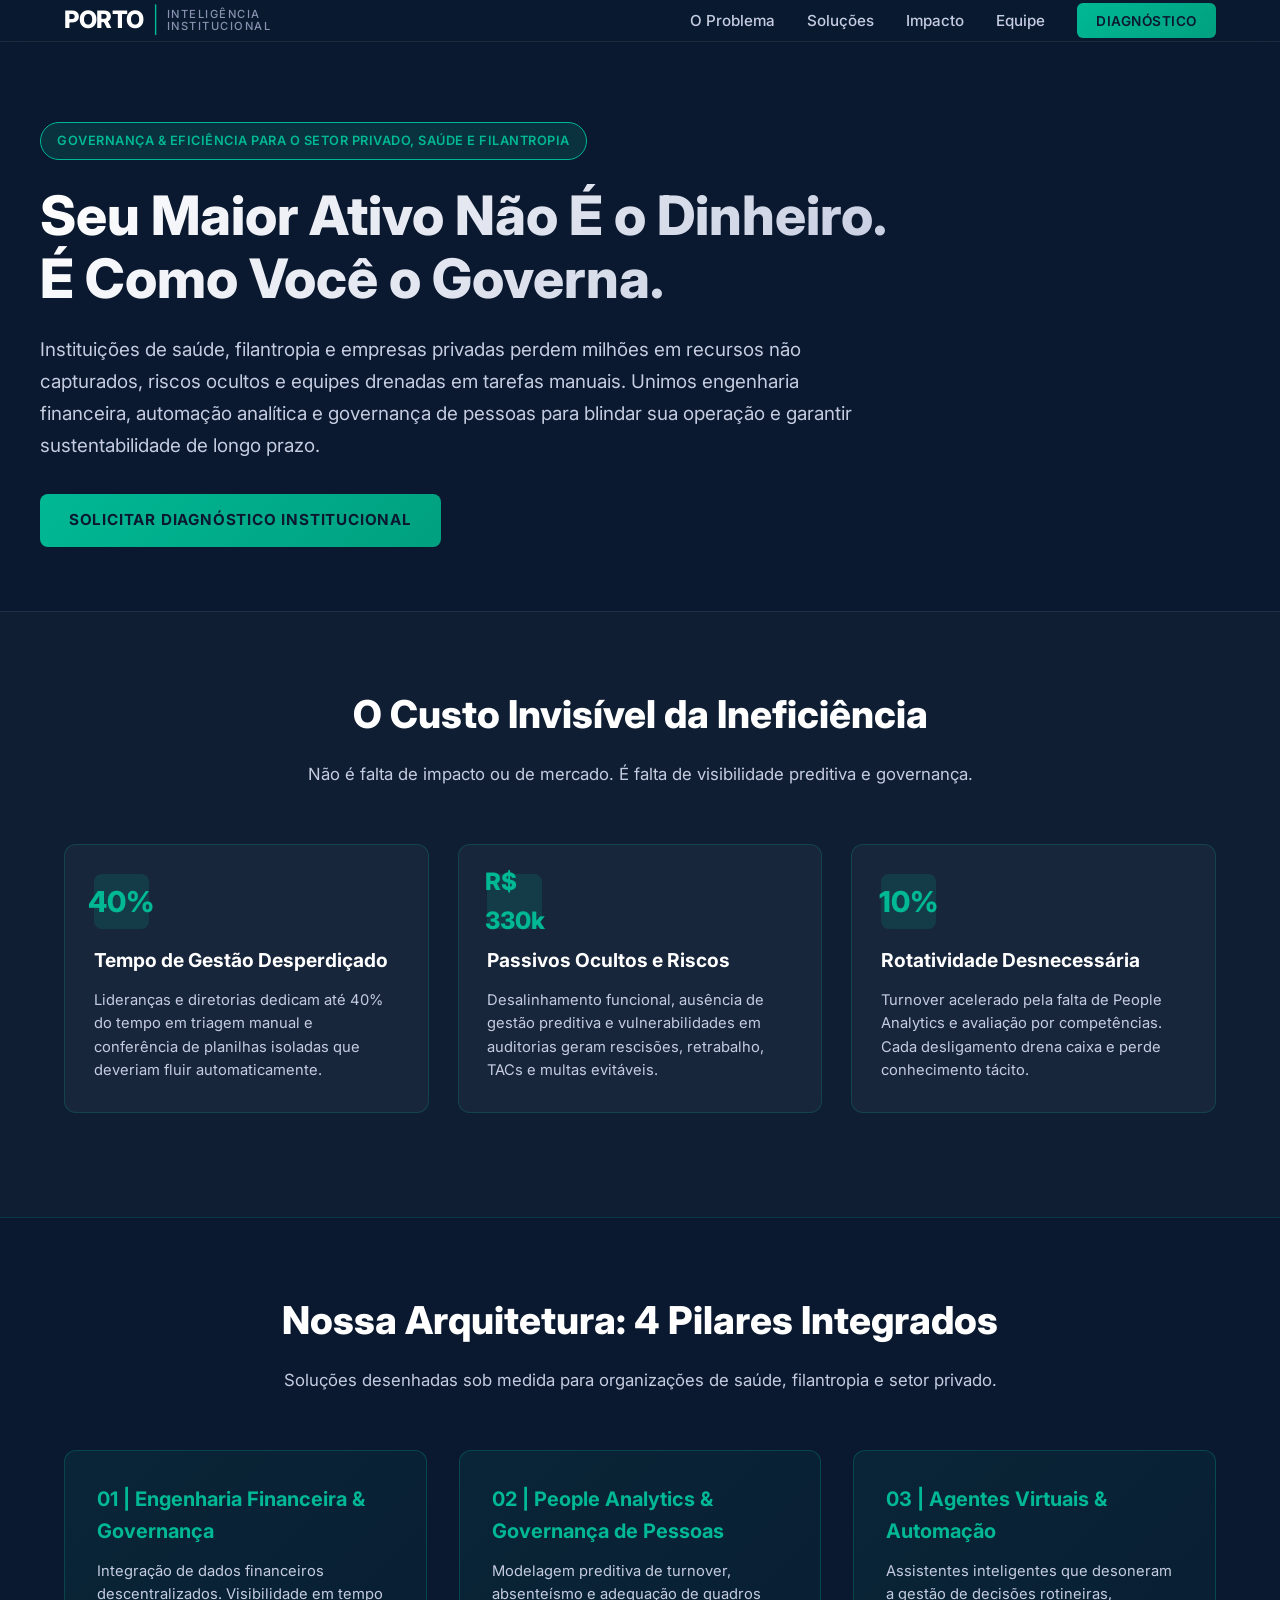
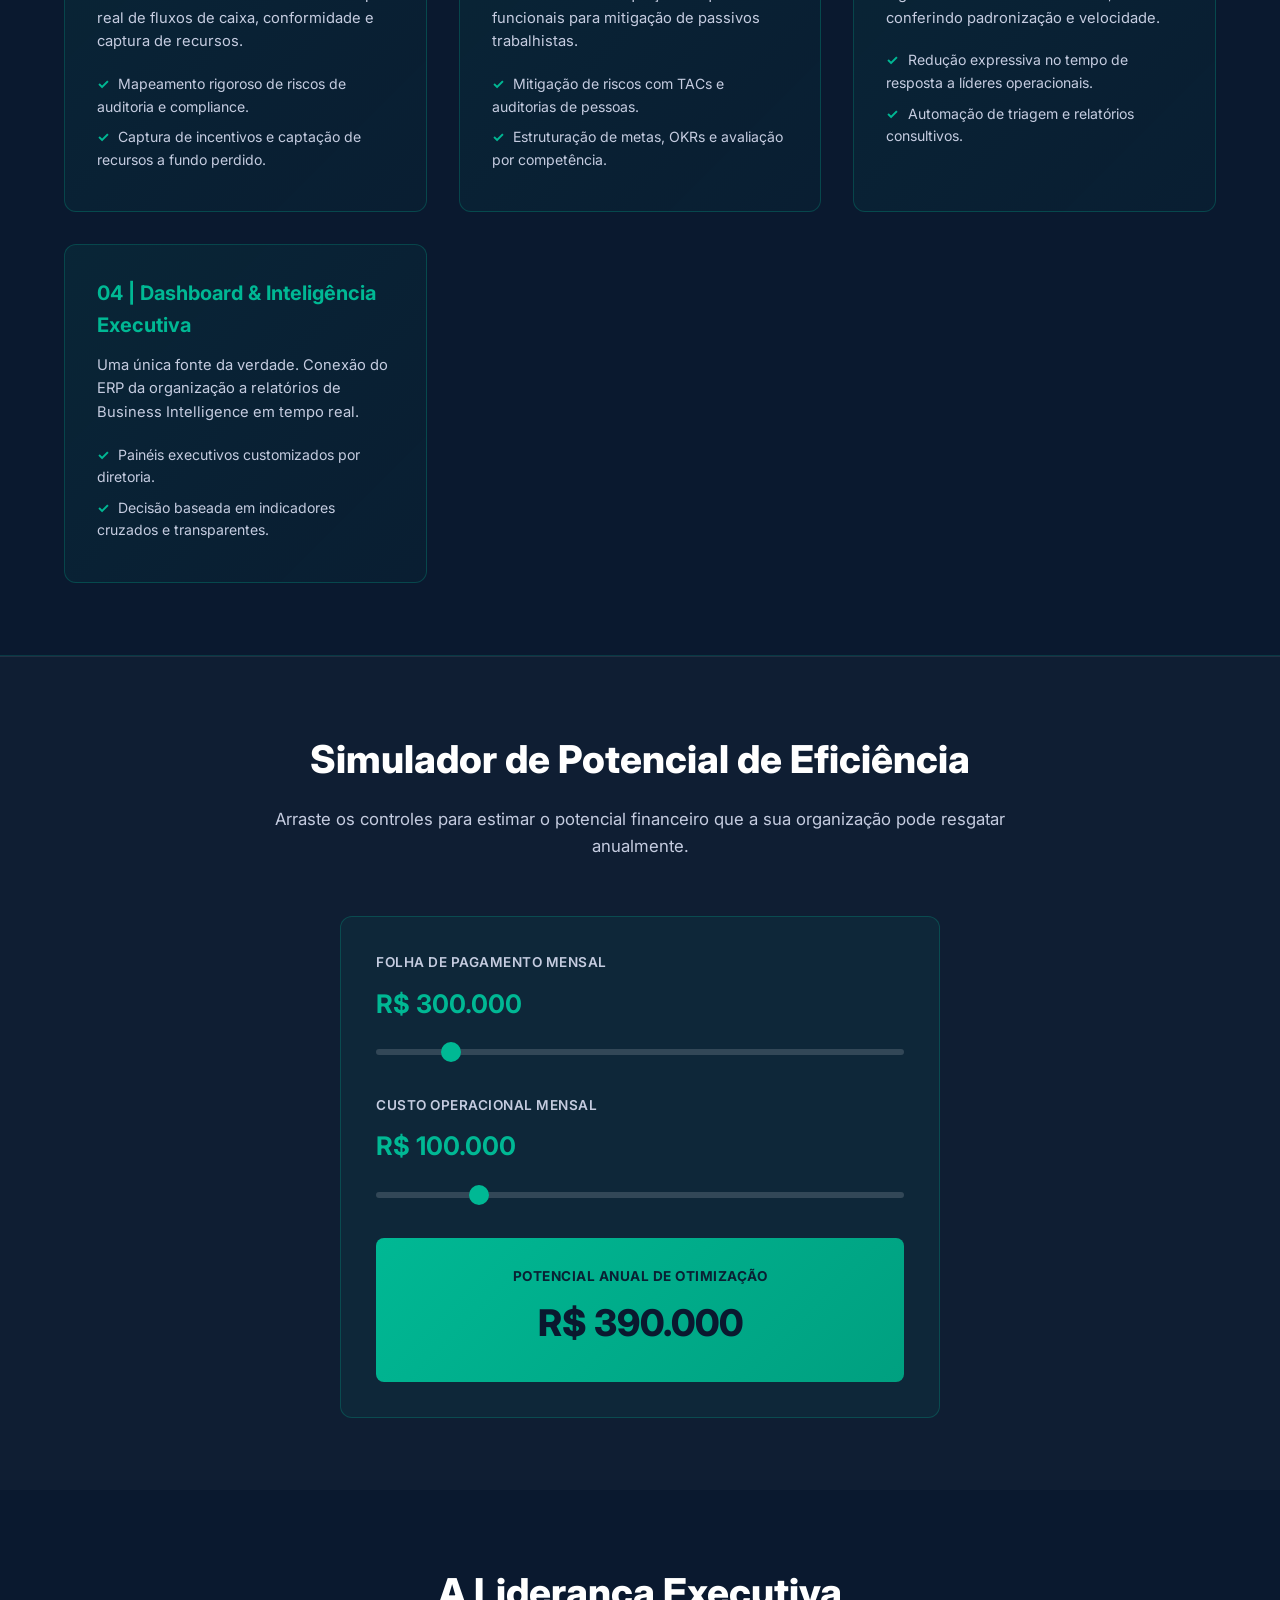
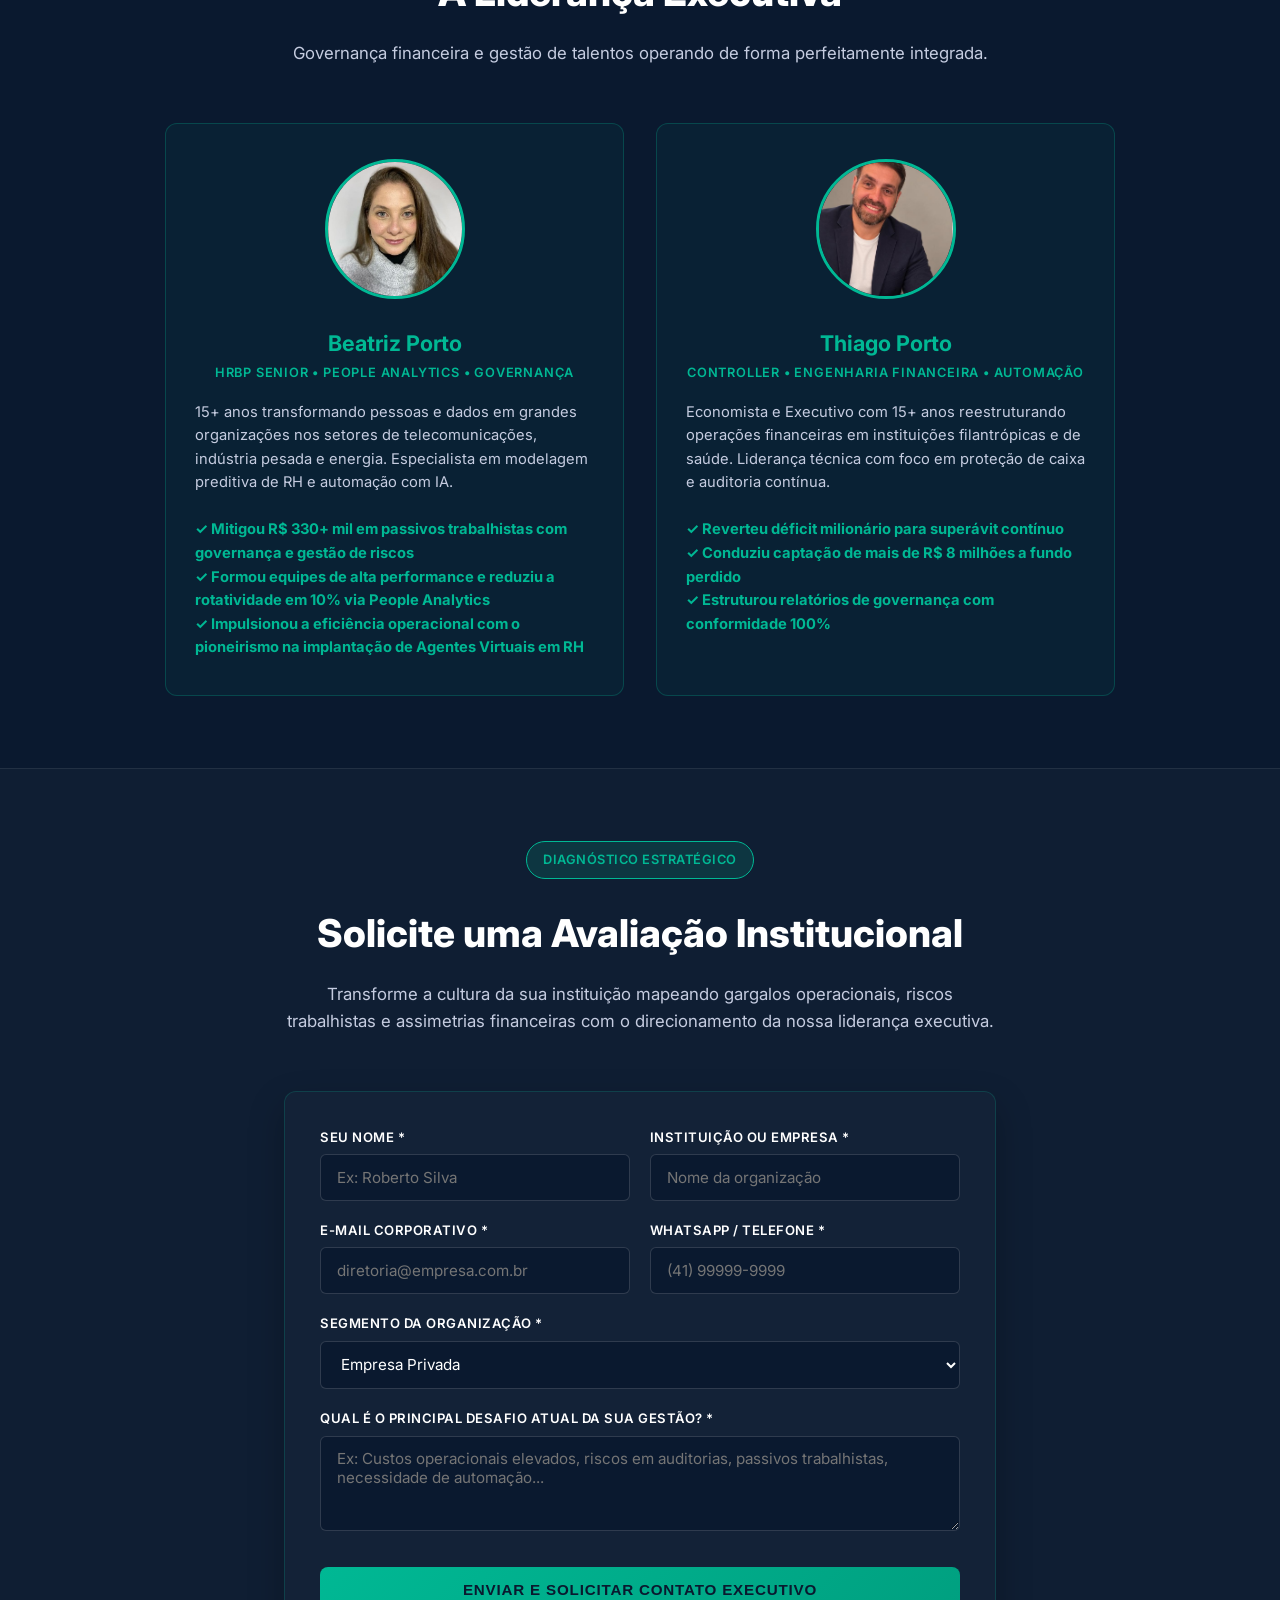
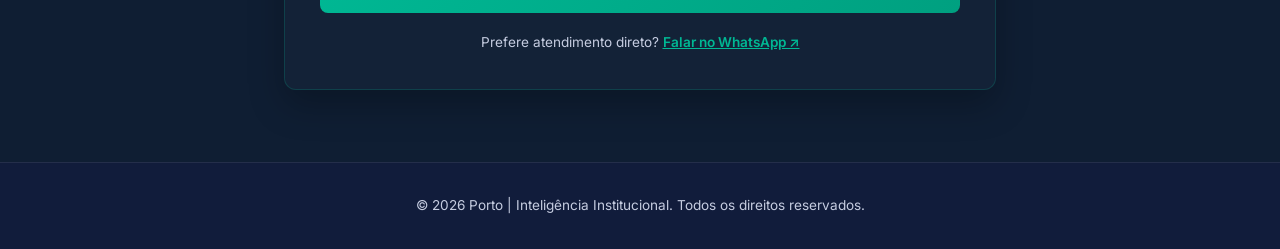
==== commit 51297d7a: "copy: atualiza chamada institucional do contato e refina conquistas de Beatriz Porto" ====
--- a/index.html
+++ b/index.html
@@ -754,9 +754,9 @@
                         <div class="titulo">HRBP Senior • People Analytics • Governança</div>
                         <p>
                             15+ anos transformando pessoas e dados em grandes organizações nos setores de telecomunicações, indústria pesada e energia. Especialista em modelagem preditiva de RH e automação com IA.<br><br>
-                            <strong style="color: var(--brand-primary);">✓ Mitigou R$ 330+ mil em passivos trabalhistas</strong><br>
-                            <strong style="color: var(--brand-primary);">✓ Reduziu rotatividade em 10% com People Analytics</strong><br>
-                            <strong style="color: var(--brand-primary);">✓ Pioneira na implantação de Agentes Virtuais em RH</strong>
+                            <strong style="color: var(--brand-primary);">✓ Mitigou R$ 330+ mil em passivos trabalhistas com governança e gestão de riscos</strong><br>
+                            <strong style="color: var(--brand-primary);">✓ Formou equipes de alta performance e reduziu a rotatividade em 10% via People Analytics</strong><br>
+                            <strong style="color: var(--brand-primary);">✓ Impulsionou a eficiência operacional com o pioneirismo na implantação de Agentes Virtuais em RH</strong>
                         </p>
                     </div>
 
@@ -781,7 +781,7 @@
                 <div class="section-header">
                     <span class="badge">Diagnóstico Estratégico</span>
                     <h2>Solicite uma Avaliação Institucional</h2>
-                    <p>Mapeie gargalos operacionais, riscos trabalhistas ou assimetrias financeiras da sua instituição com a nossa liderança executiva.</p>
+                    <p>Transforme a cultura da sua instituição mapeando gargalos operacionais, riscos trabalhistas e assimetrias financeiras com o direcionamento da nossa liderança executiva.</p>
                 </div>
 
                 <form action="https://formspree.io/f/xaeeoawn" method="POST">
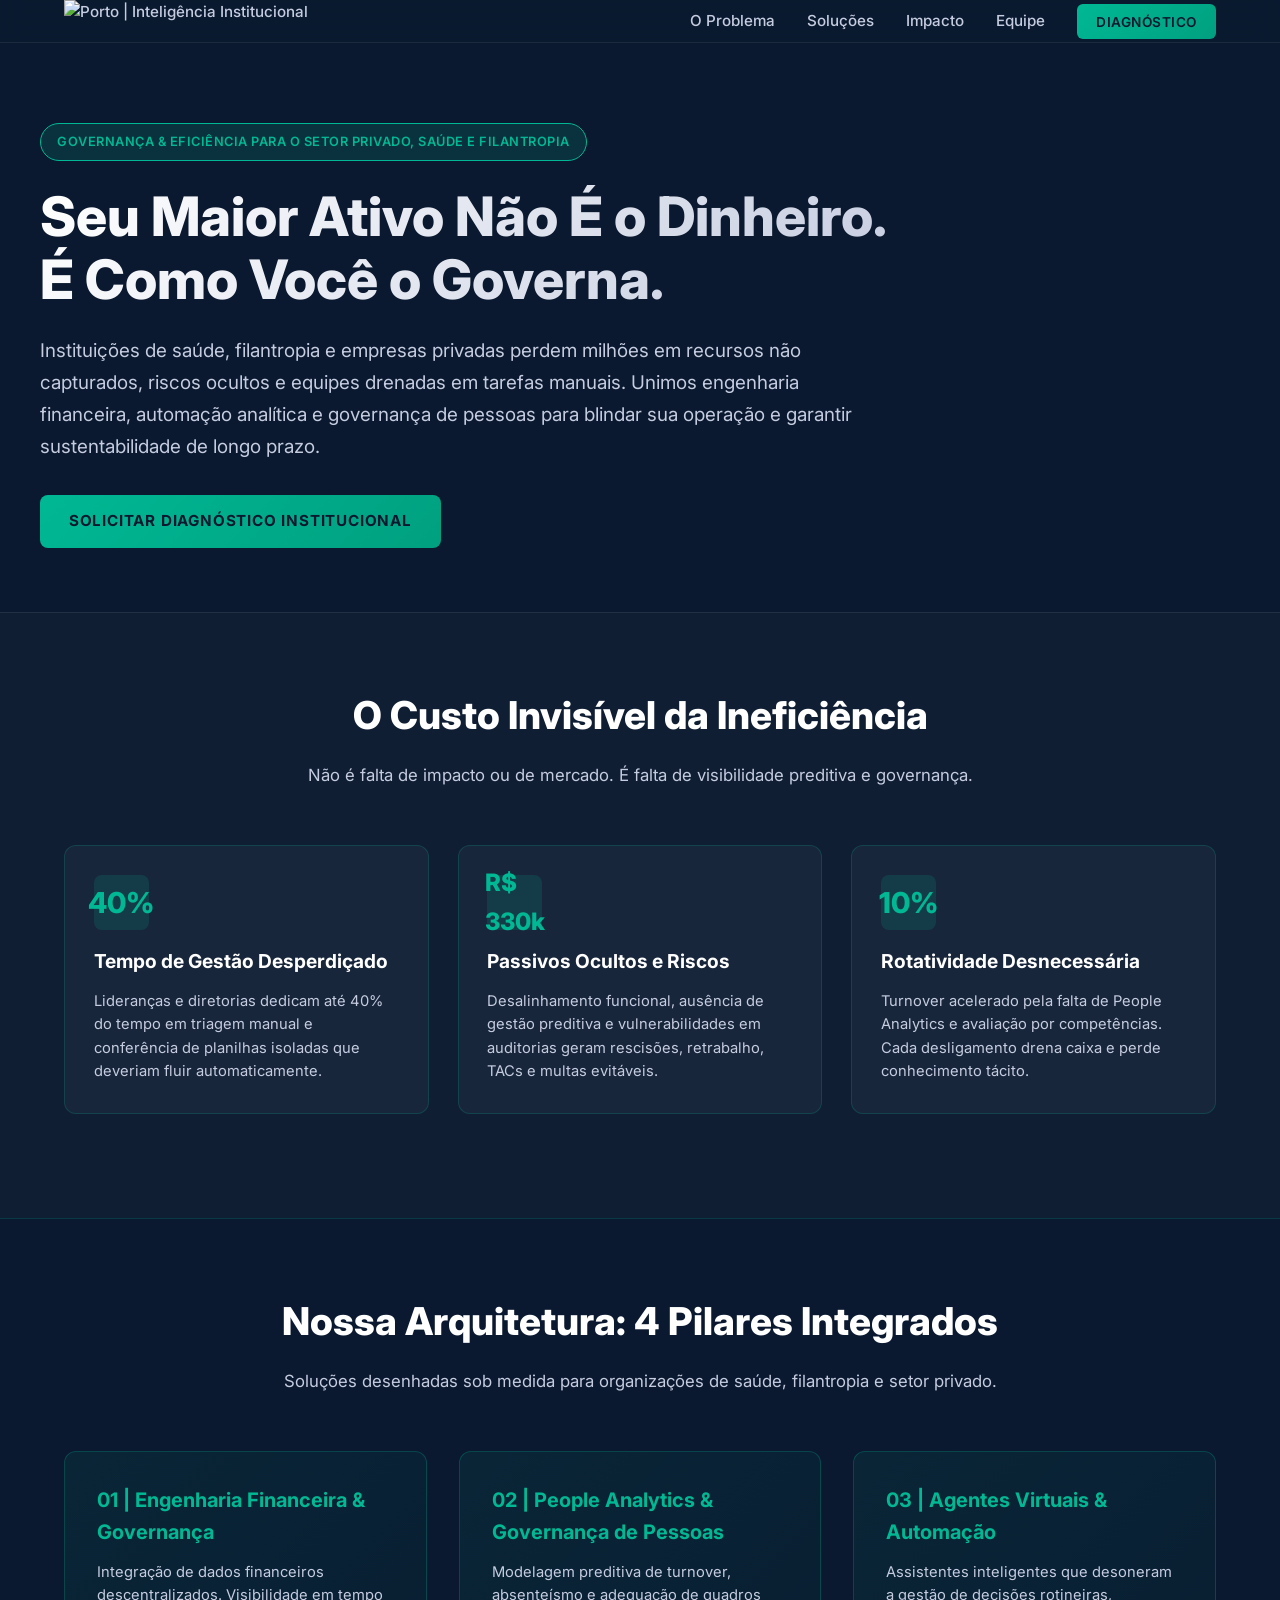
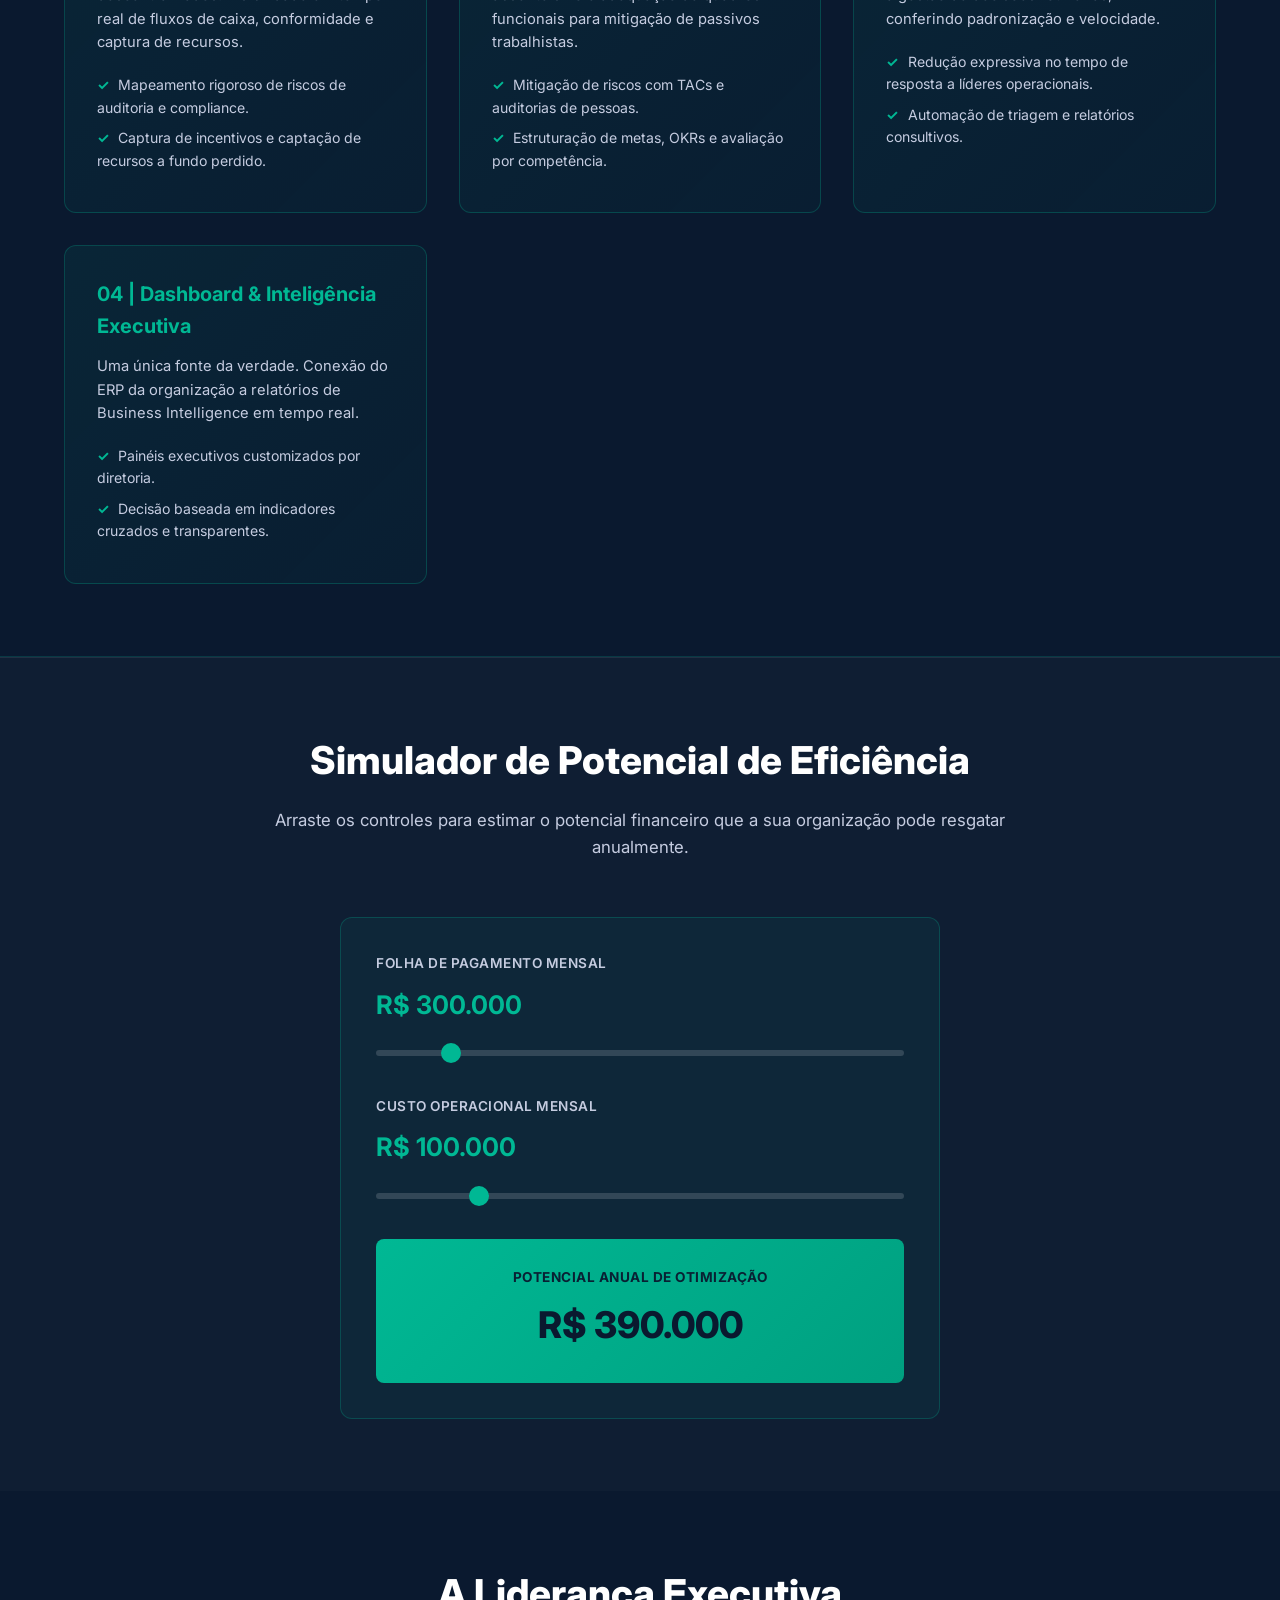
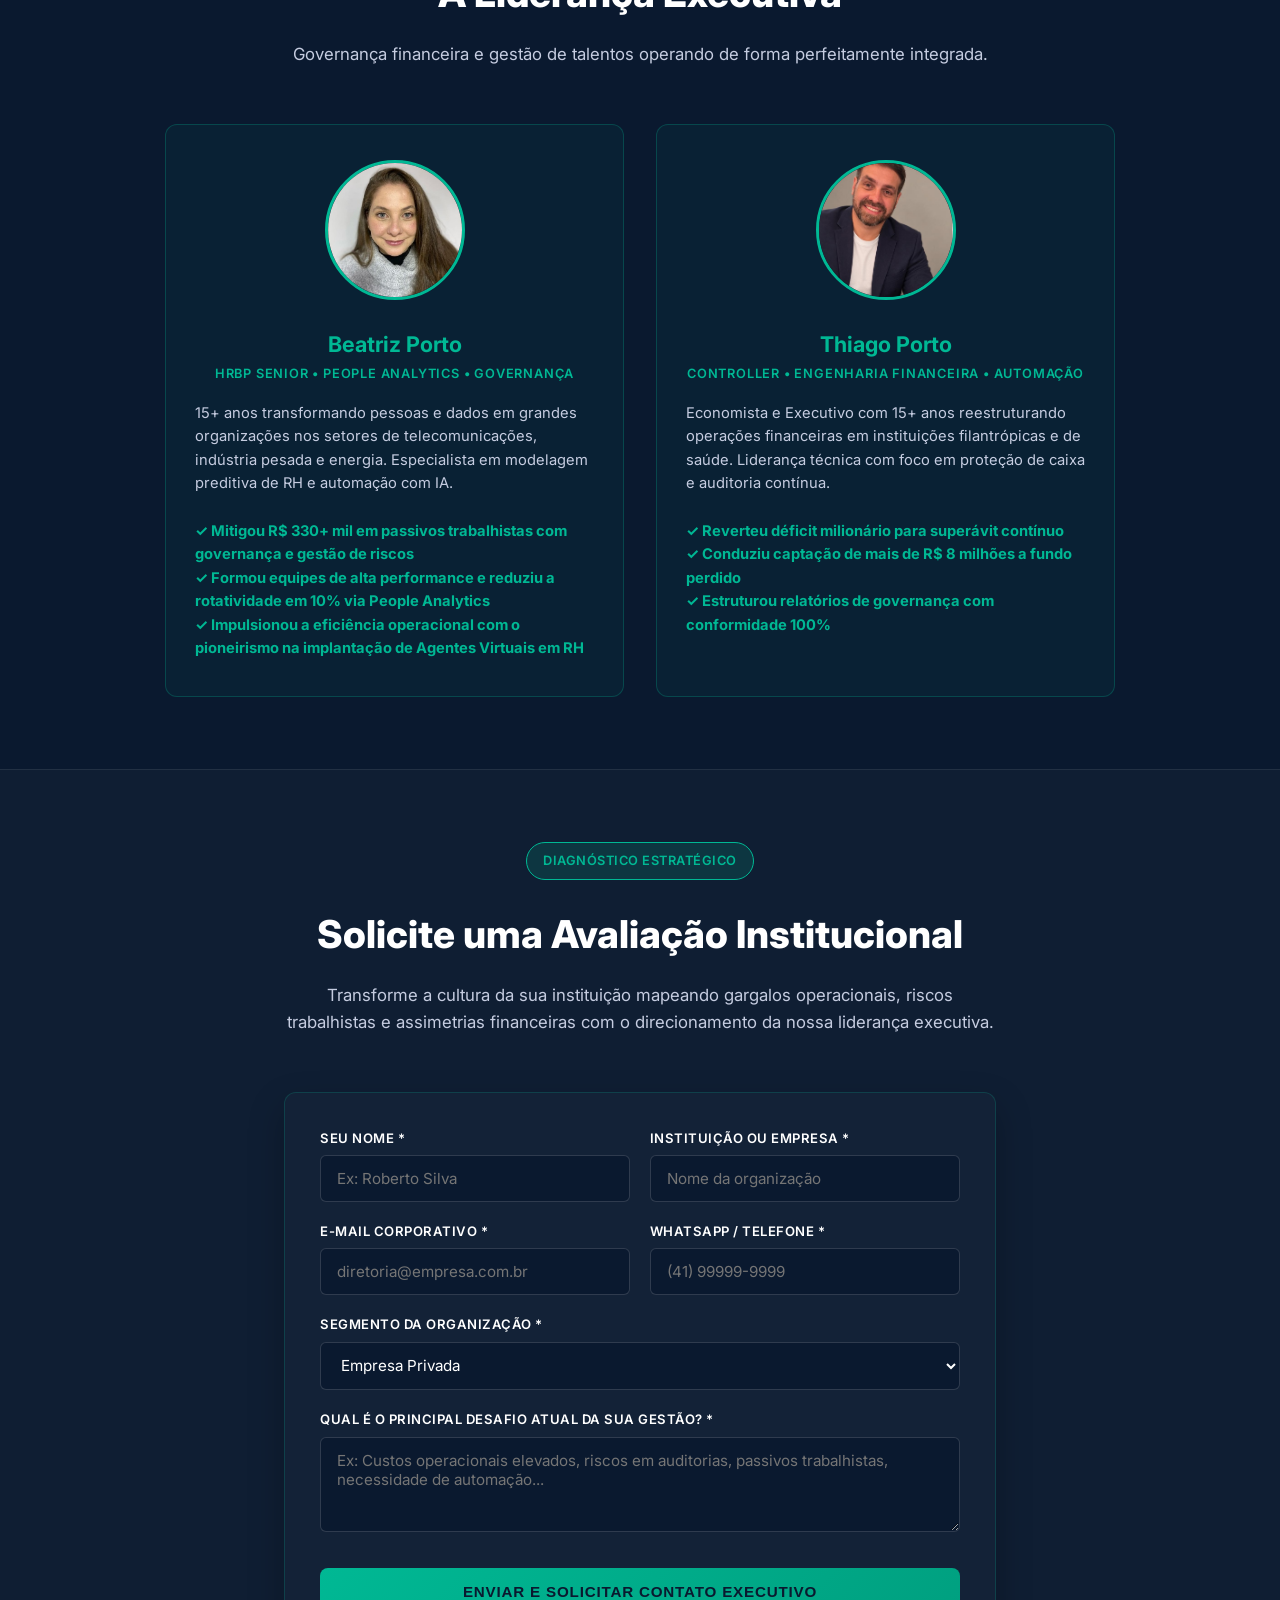
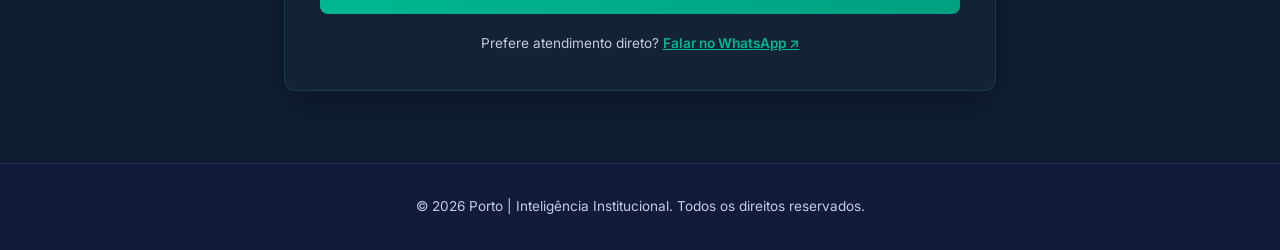
==== commit bfbb2bbc: "design: substitui wordmark textual pelo arquivo logosite.png mantendo proporcoes" ====
--- a/index.html
+++ b/index.html
@@ -95,6 +95,19 @@
             line-height: 1.1;
         }
 
+                .logo-img {
+            height: 42px;
+            width: auto;
+            max-width: 260px;
+            object-fit: contain;
+            display: block;
+            transition: transform 0.3s ease;
+        }
+
+        .logo-img:hover {
+            transform: scale(1.02);
+        }
+
         /* Menu Hamburguer (Mobile) */
         .menu-toggle {
             display: none;
@@ -600,9 +613,7 @@
     <header>
         <nav class="container">
             <a href="#" class="logo-link">
-                <span class="nome">PORTO</span>
-                <span class="divider">|</span>
-                <span class="subtext">Inteligência<br>Institucional</span>
+                <img src="logosite.png" alt="Porto | Inteligência Institucional" class="logo-img">
             </a>
 
             <button class="menu-toggle" id="mobile-menu" aria-label="Abrir Menu">
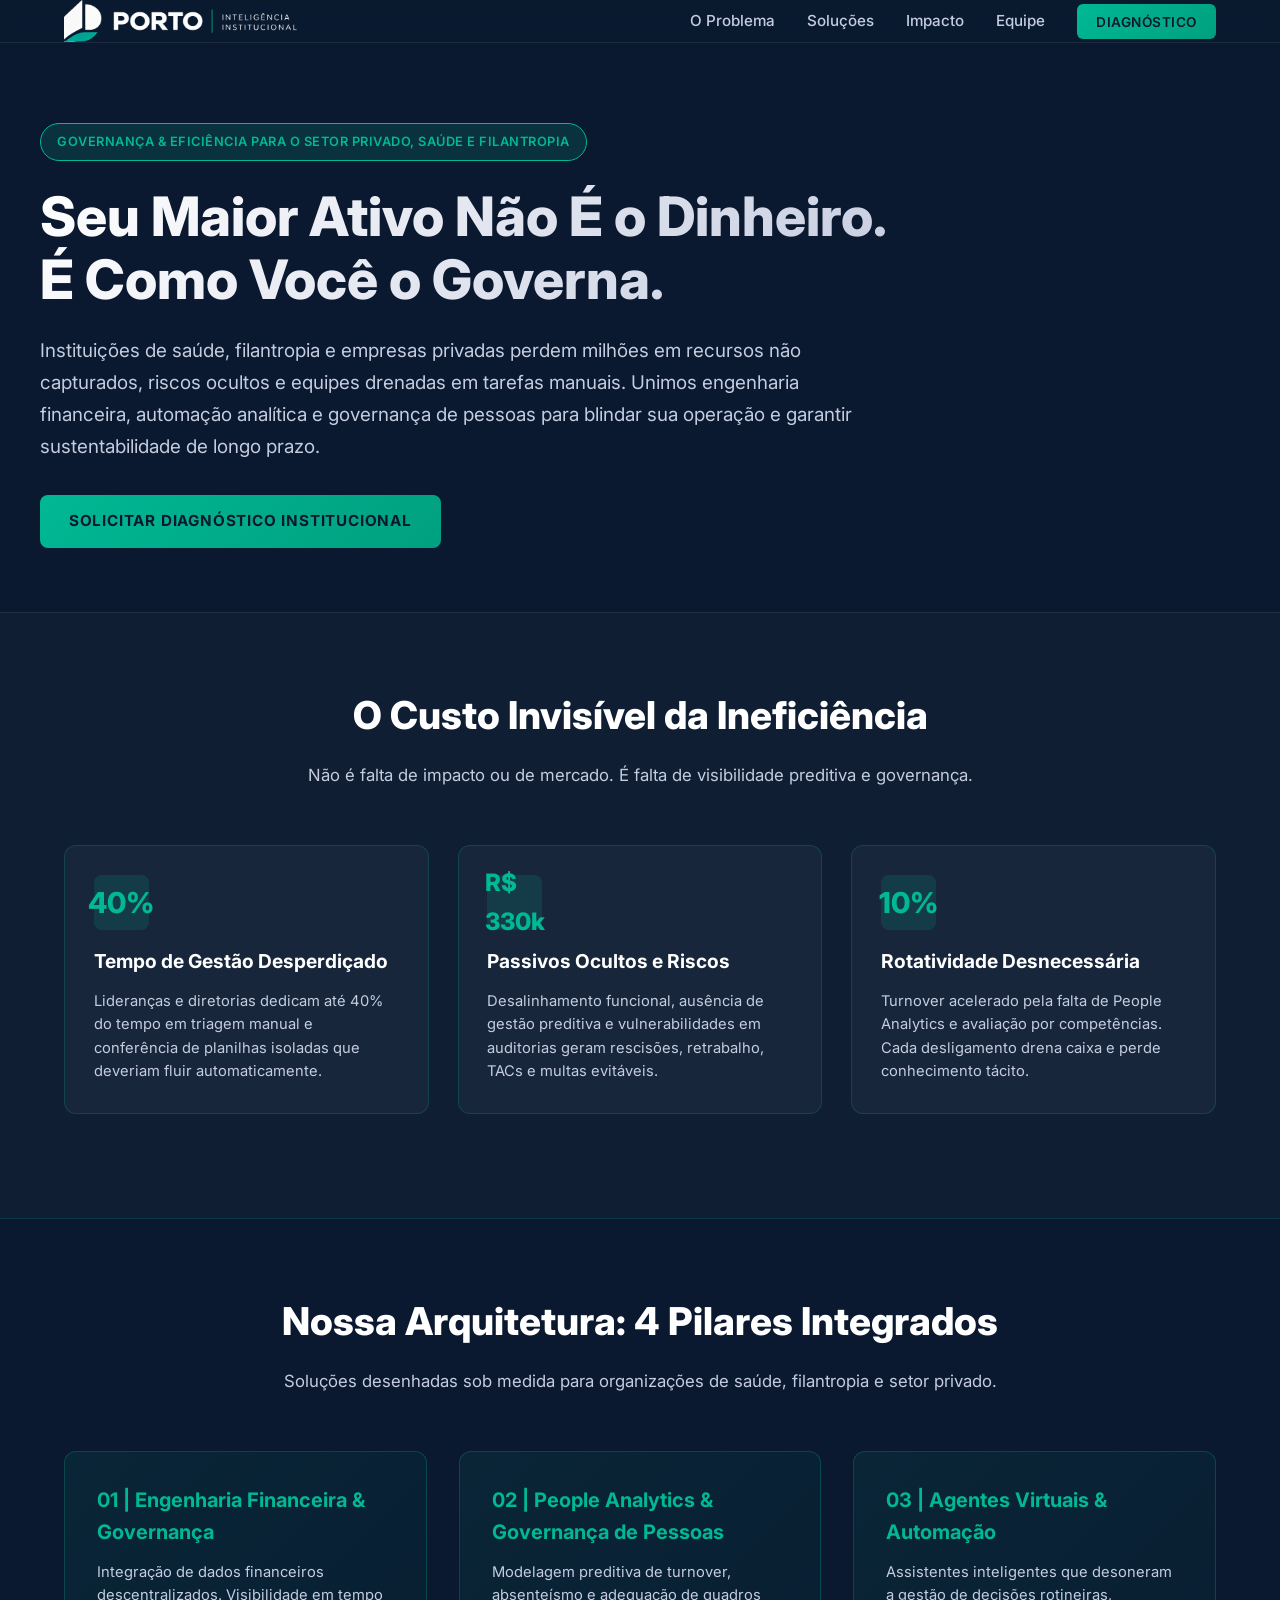
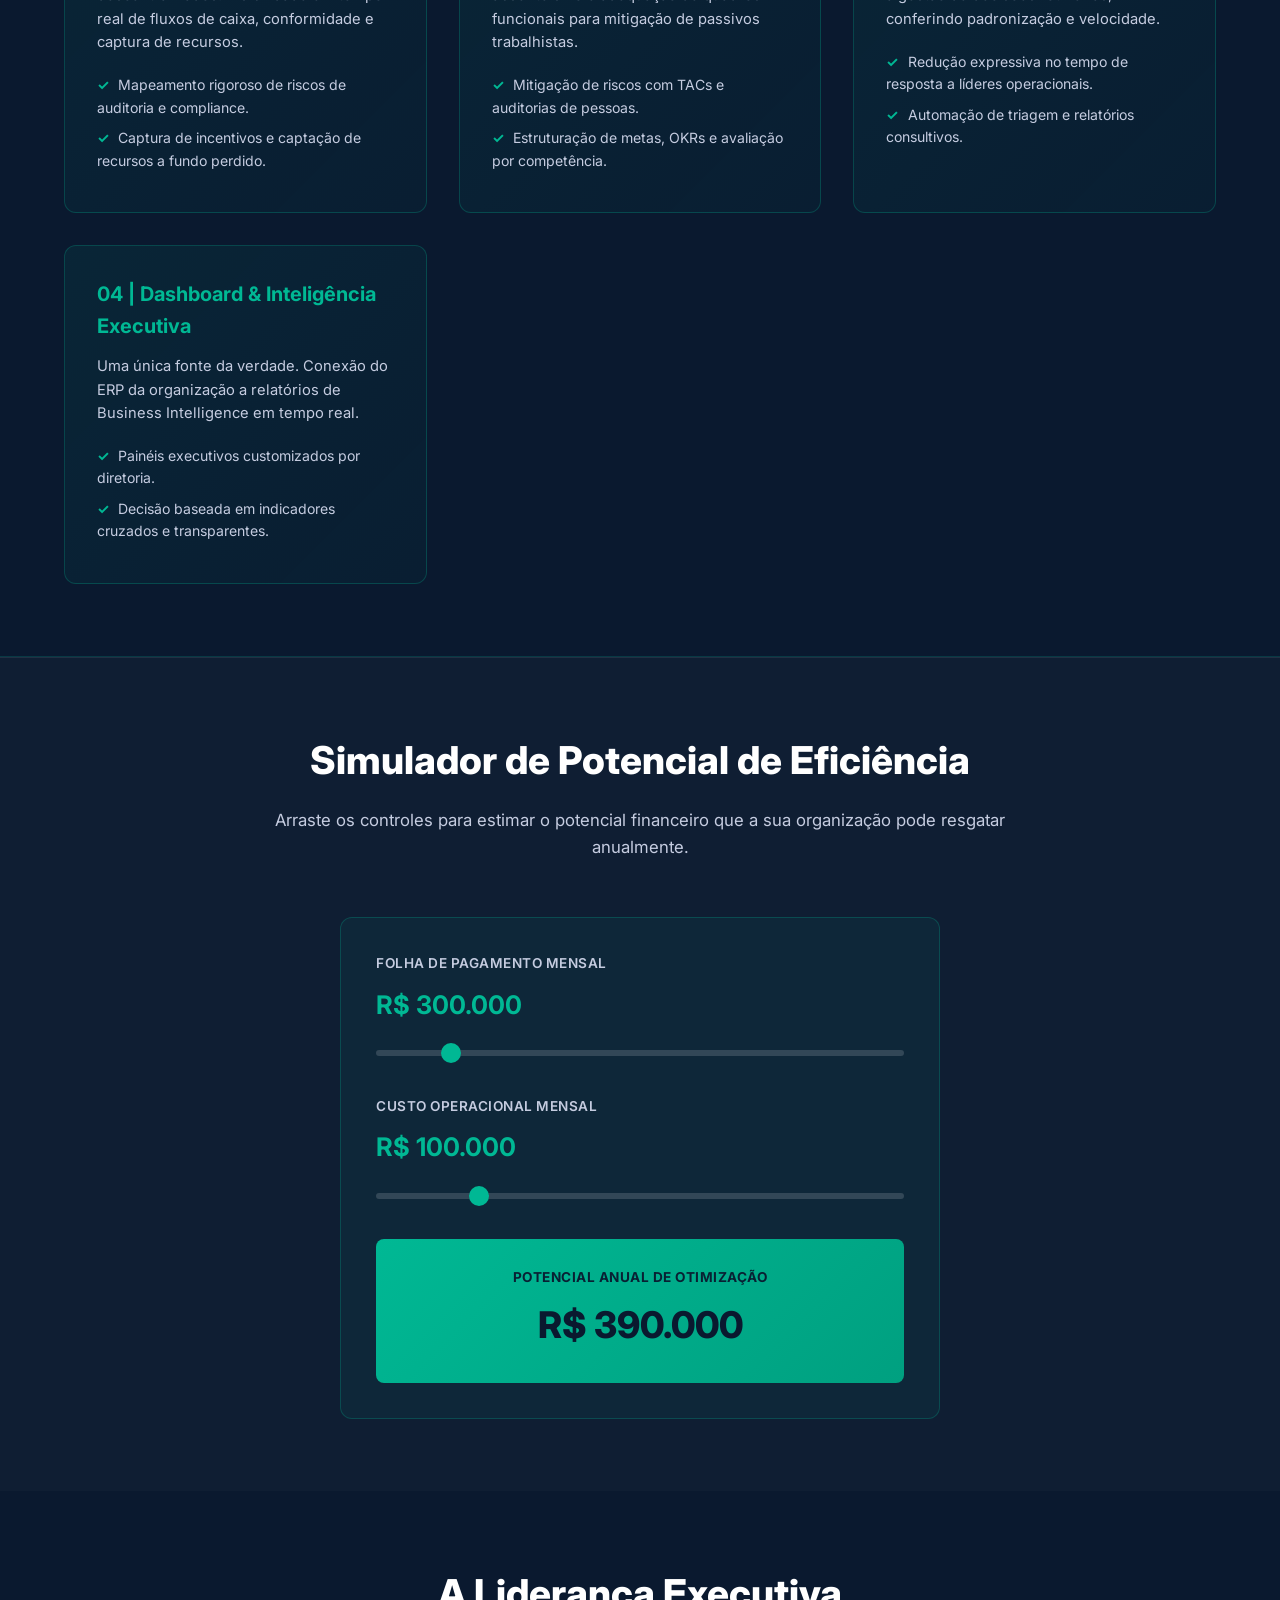
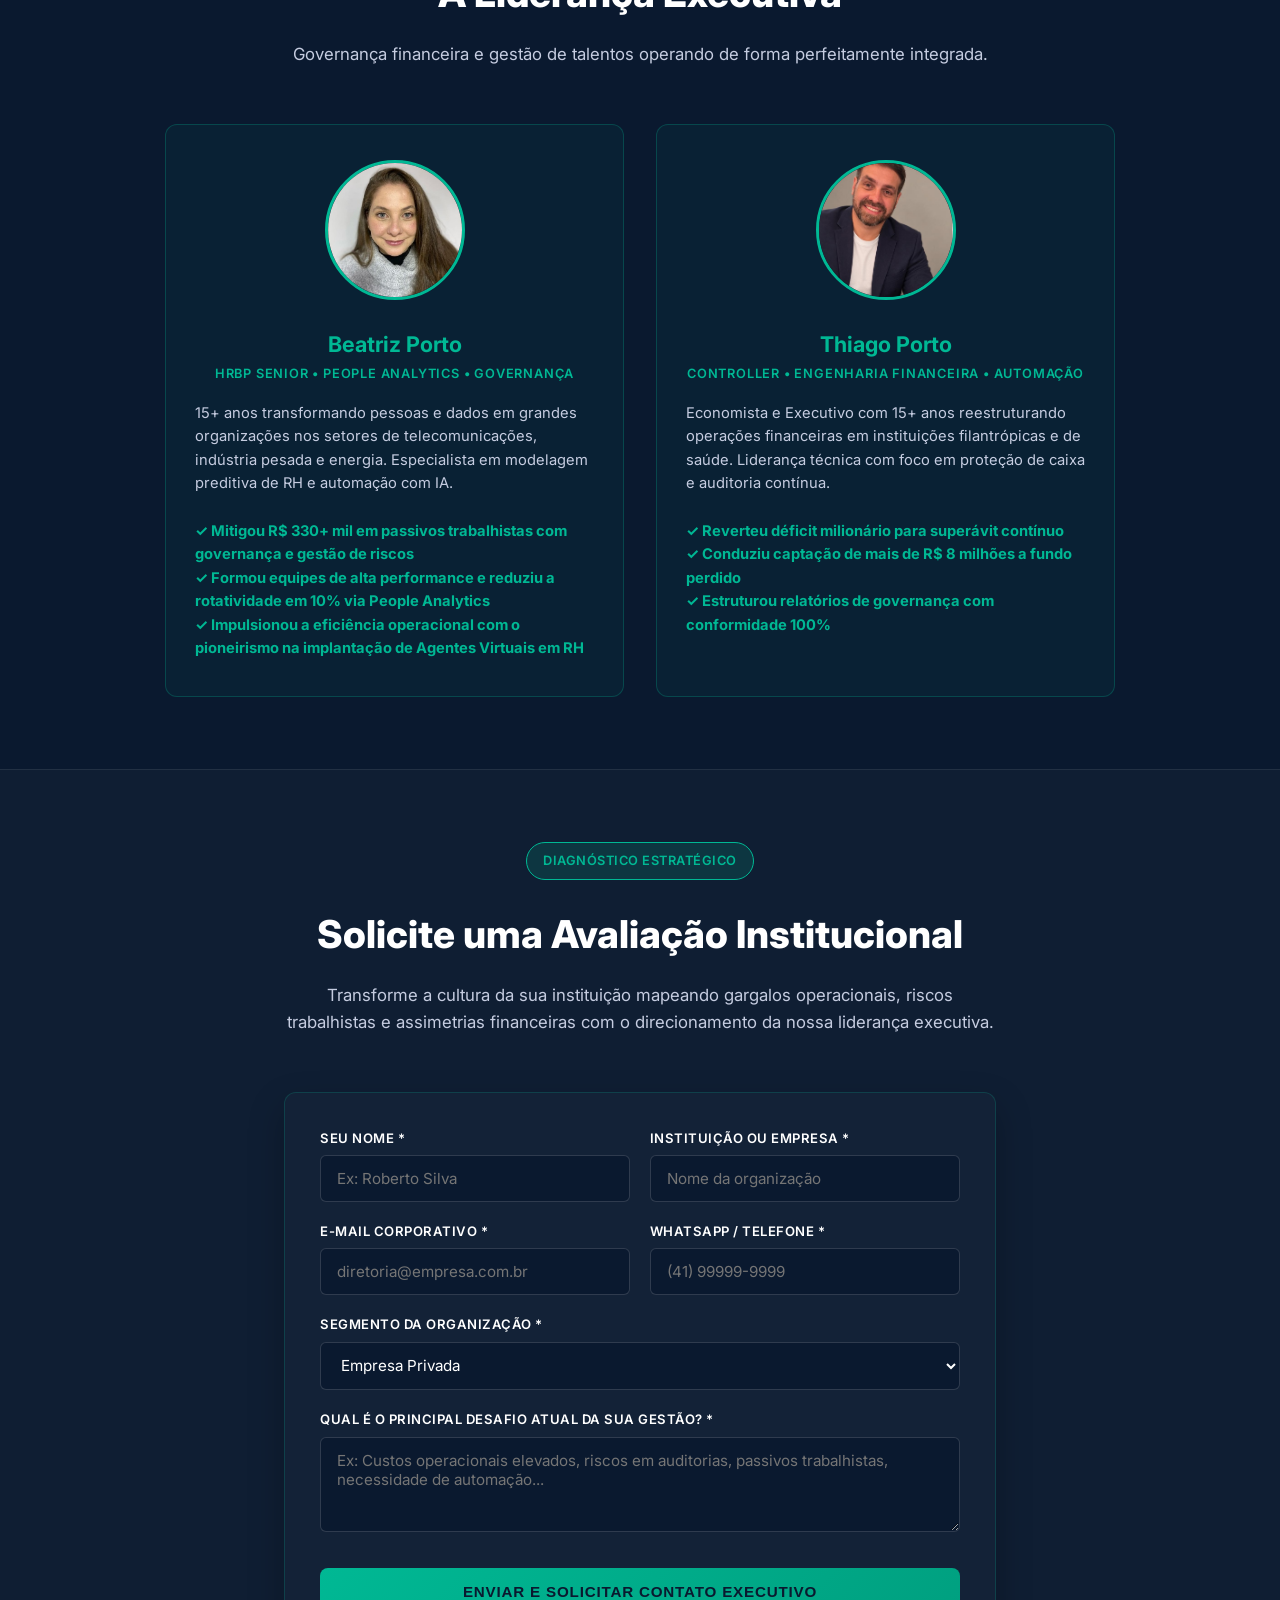
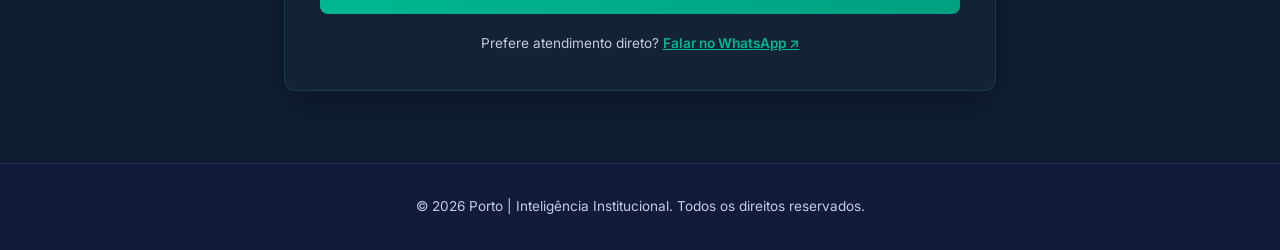
==== commit d7b5e4a3: "design: atualiza logotipo em alta resolucao com fundo transparente" ====
--- a/index.html
+++ b/index.html
@@ -613,7 +613,7 @@
     <header>
         <nav class="container">
             <a href="#" class="logo-link">
-                <img src="logosite.png" alt="Porto | Inteligência Institucional" class="logo-img">
+                <img src="logosite.png?v=2" alt="Porto | Inteligência Institucional" class="logo-img">
             </a>
 
             <button class="menu-toggle" id="mobile-menu" aria-label="Abrir Menu">
